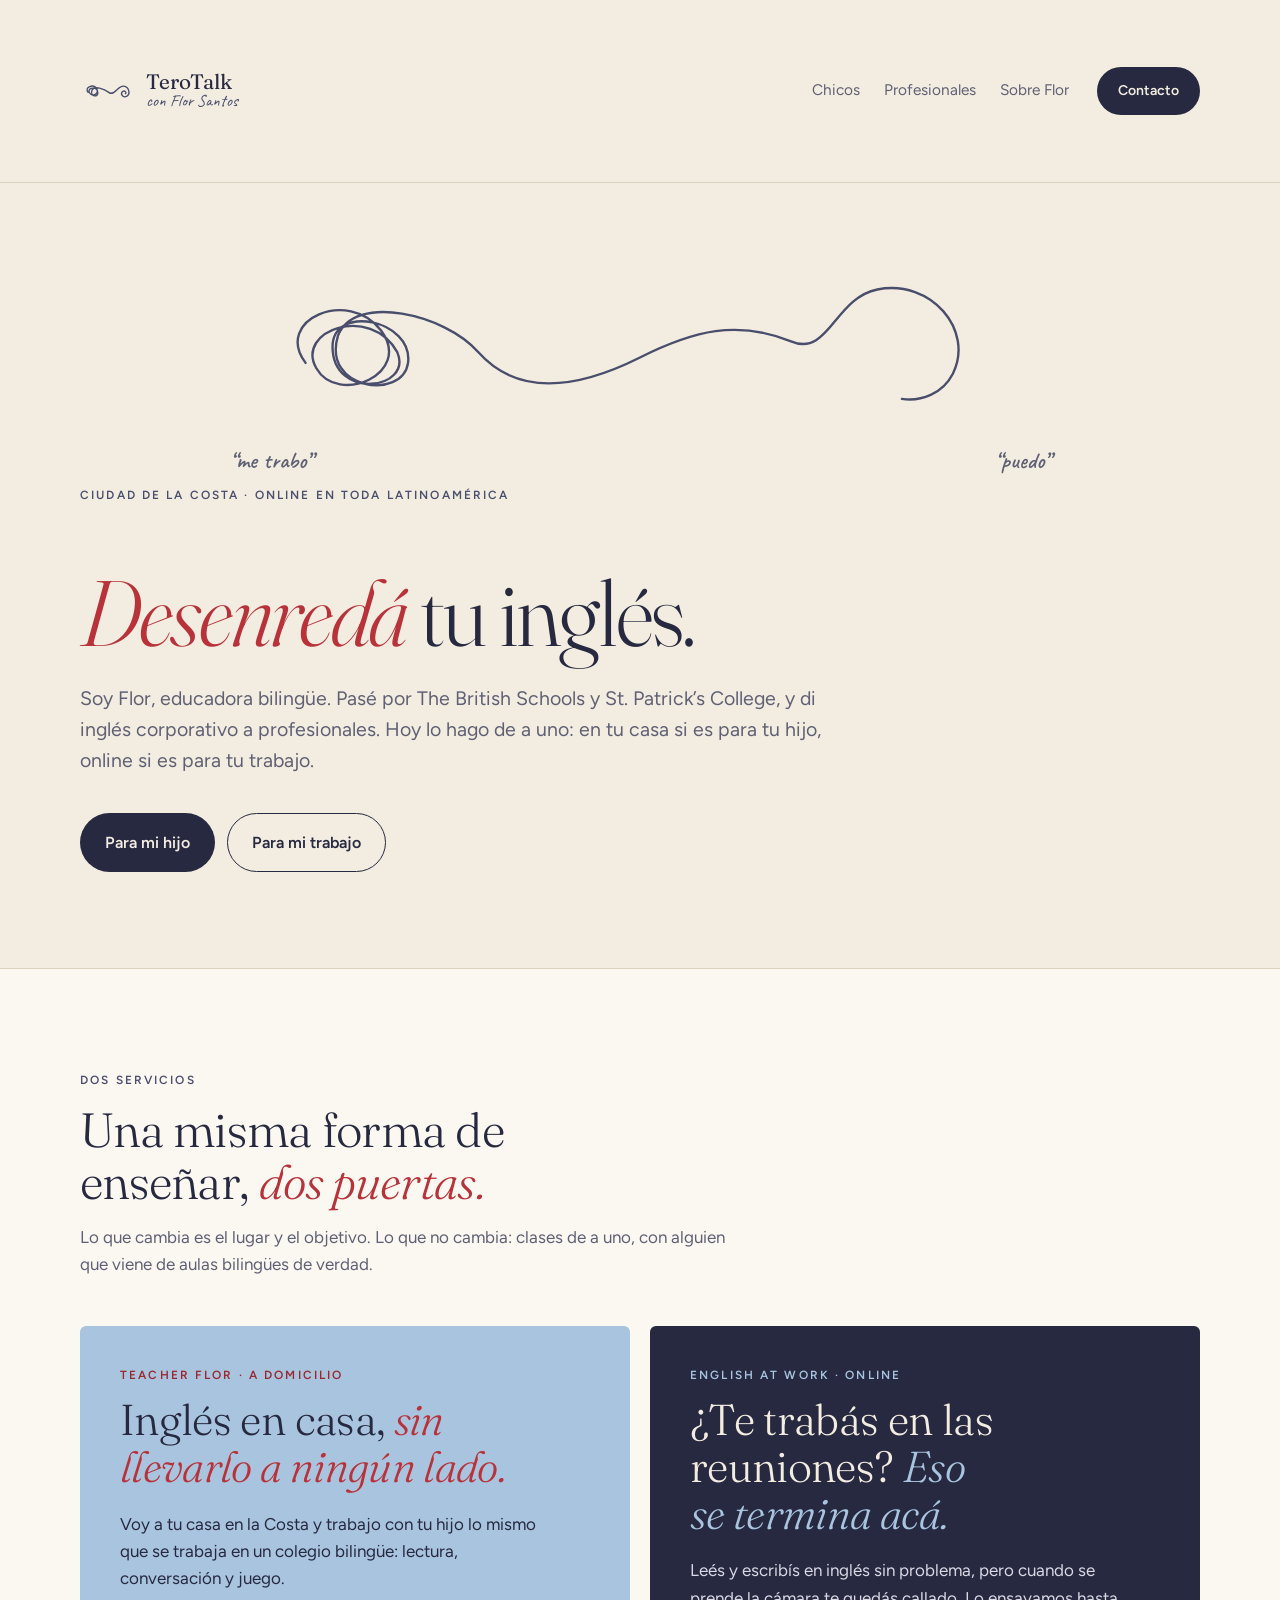
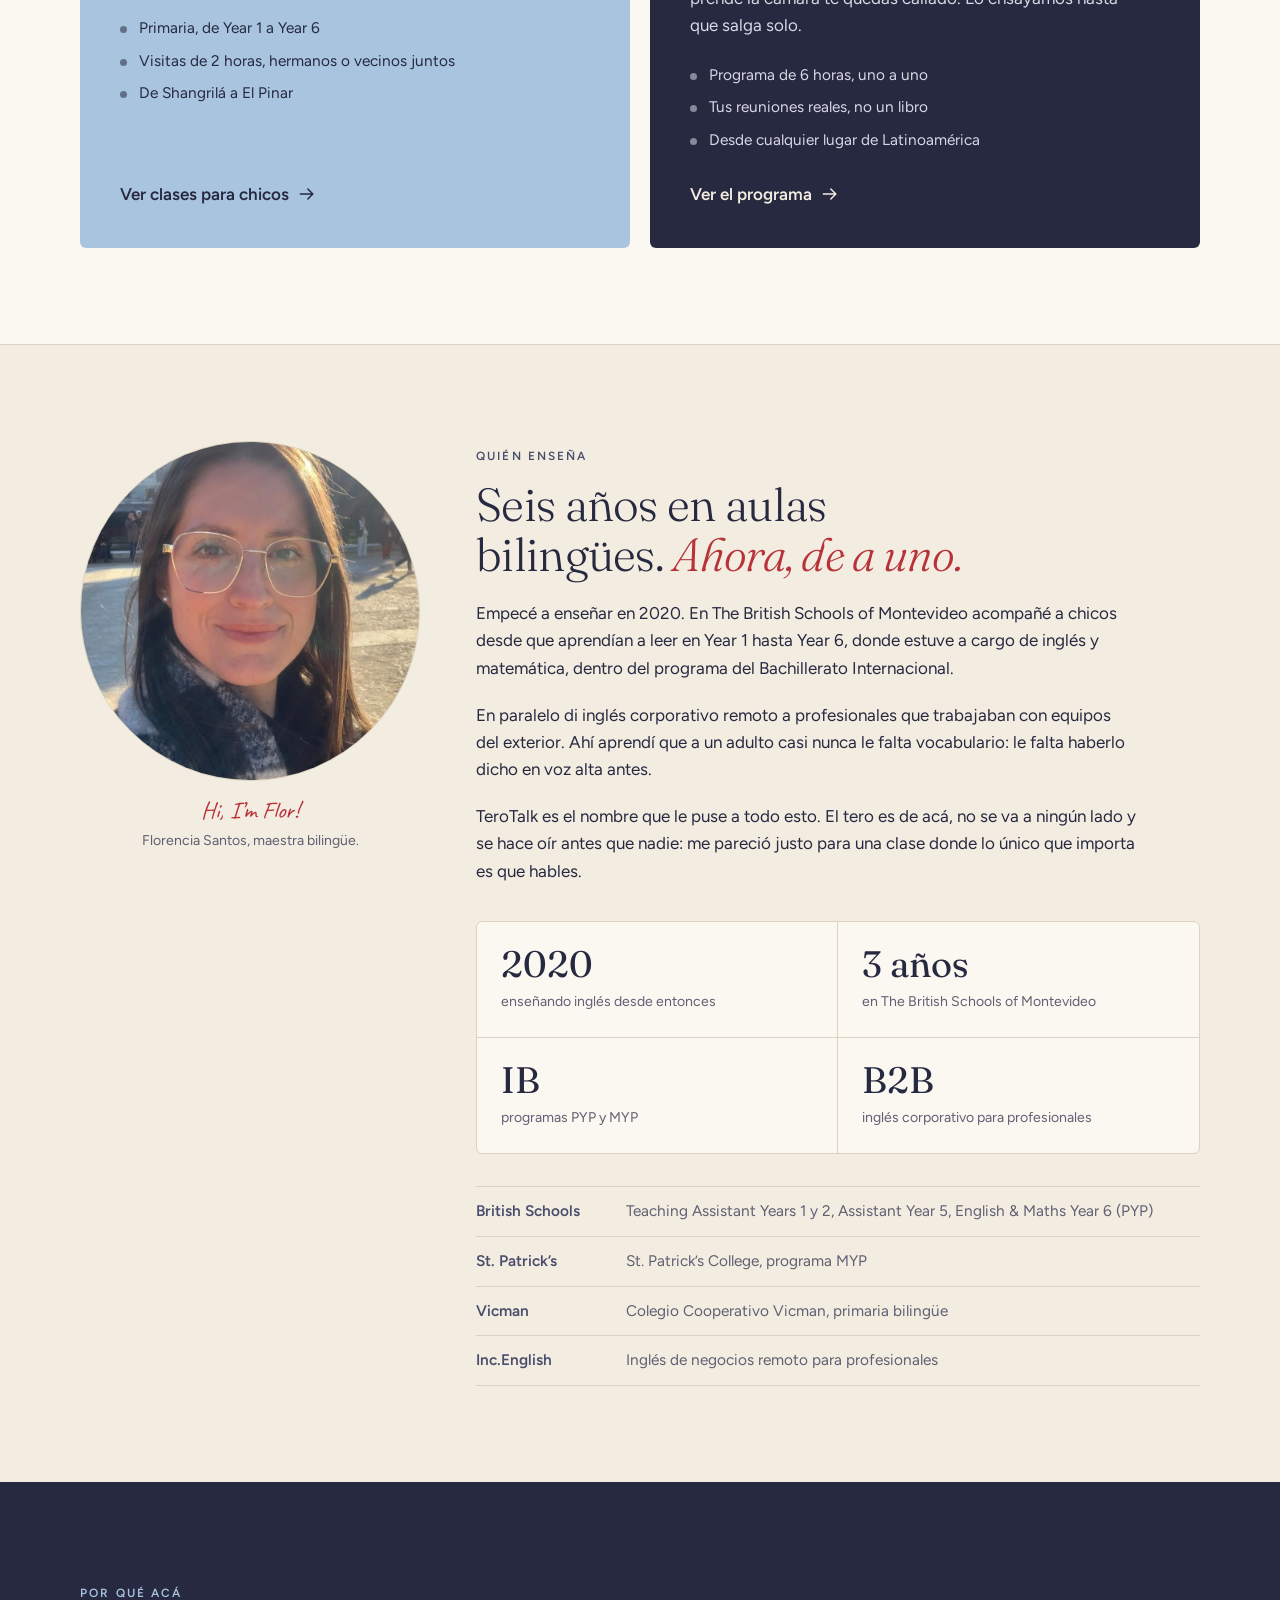
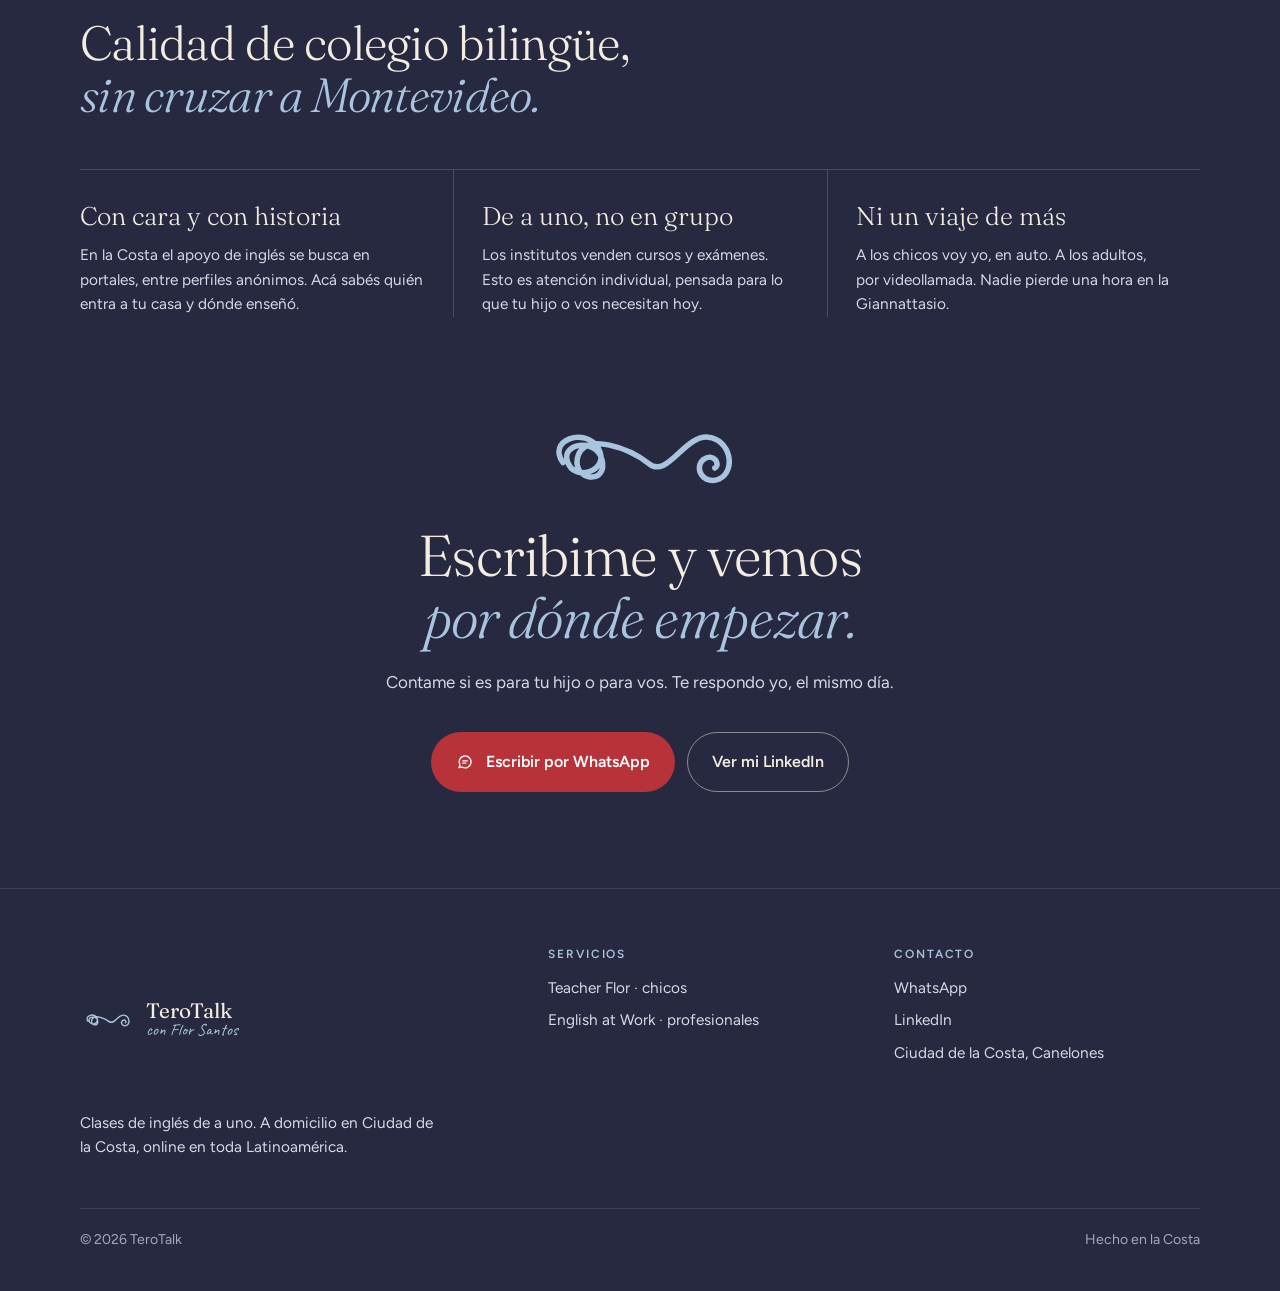
==== index.html @ 5e0bdafa "feat(brand): rebrand site and repo to TeroTalk" ====
<!DOCTYPE html>
<html lang="es-UY">
<head>
<meta charset="utf-8">
<meta name="viewport" content="width=device-width,initial-scale=1">
<title>TeroTalk · Clases de inglés en Ciudad de la Costa y online</title>
<meta name="description" content="TeroTalk es Flor Santos, educadora bilingüe con experiencia en The British Schools. Inglés a domicilio para chicos en Ciudad de la Costa e inglés para el trabajo online en toda Latinoamérica.">
<meta name="theme-color" content="#262940">
<link rel="icon" href="assets/brand/favicon.svg" type="image/svg+xml">
<link rel="canonical" href="https://barral.dev/terotalk/">

<meta property="og:type" content="website">
<meta property="og:locale" content="es_UY">
<meta property="og:url" content="https://barral.dev/terotalk/">
<meta property="og:title" content="TeroTalk · Desenredá tu inglés">
<meta property="og:description" content="Inglés a domicilio para chicos en Ciudad de la Costa. Inglés para el trabajo, online, en toda Latinoamérica.">
<meta property="og:image" content="https://barral.dev/terotalk/assets/brand/og-cover.png">
<meta name="twitter:card" content="summary_large_image">
<meta name="twitter:title" content="TeroTalk · Desenredá tu inglés">
<meta name="twitter:description" content="Inglés a domicilio para chicos en Ciudad de la Costa. Inglés para el trabajo, online, en toda Latinoamérica.">
<meta name="twitter:image" content="https://barral.dev/terotalk/assets/brand/og-cover.png">

<script type="application/ld+json">
{
  "@context": "https://schema.org",
  "@type": "Person",
  "name": "Florencia Santos",
  "alternateName": "Flor Santos",
  "jobTitle": "Bilingual Educator",
  "url": "https://barral.dev/terotalk/",
  "sameAs": ["https://www.linkedin.com/in/florsantosacosta/"],
  "worksFor": {
    "@type": "EducationalOrganization",
    "name": "TeroTalk",
    "areaServed": [
      {"@type": "Place", "name": "Ciudad de la Costa, Canelones"},
      {"@type": "Place", "name": "América Latina"}
    ],
    "address": {"@type": "PostalAddress", "addressLocality": "Ciudad de la Costa", "addressRegion": "Canelones", "addressCountry": "UY"}
  }
}
</script>

<link rel="preconnect" href="https://fonts.googleapis.com">
<link rel="preconnect" href="https://fonts.gstatic.com" crossorigin>
<link rel="stylesheet" href="https://fonts.googleapis.com/css2?family=Caveat:wght@600&family=Figtree:wght@400;500;600&family=Fraunces:ital,opsz,wght@0,9..144,300;0,9..144,400;1,9..144,300;1,9..144,400&display=swap">
<link rel="stylesheet" href="assets/css/site.css">
</head>
<body>
<svg class="icon-sprite" aria-hidden="true">
  <symbol id="knot" viewBox="0 0 200 80"><path d="M30 45 C15 25 50 12 62 32 C74 52 40 64 34 44 C28 26 64 22 66 46 C68 66 36 60 44 38 C52 18 90 32 108 46 C125 60 140 20 162 22 C182 24 188 52 172 60 C158 66 148 50 158 42 C166 36 174 46 168 50" fill="none" stroke="currentColor" stroke-width="5" stroke-linecap="round"/></symbol>
  <symbol id="arrow" viewBox="0 0 24 24"><path d="M4 12h15m-6-6 6 6-6 6" fill="none" stroke="currentColor" stroke-width="1.8" stroke-linecap="round" stroke-linejoin="round"/></symbol>
  <symbol id="chat" viewBox="0 0 24 24"><path d="M4 19.5 5.3 16A8 8 0 1 1 8 18.7z" fill="none" stroke="currentColor" stroke-width="1.8" stroke-linejoin="round"/><path d="M9 10.5h6M9 13.5h4" stroke="currentColor" stroke-width="1.8" stroke-linecap="round"/></symbol>
</svg>
<a class="skip-link" href="#main">Ir al contenido</a>

<header class="site-header">
  <div class="wrap site-header__bar">
    <a class="brand" href="./" aria-label="TeroTalk, inicio">
      <svg class="brand__mark" aria-hidden="true"><use href="#knot"/></svg>
      <span><b class="brand__name">TeroTalk</b><small class="brand__role">con Flor Santos</small></span>
    </a>
    <nav class="site-header__nav" aria-label="Principal">
      <a class="site-header__link" href="kids/">Chicos</a>
      <a class="site-header__link" href="professionals/">Profesionales</a>
      <a class="site-header__link site-header__link--optional" href="#about">Sobre Flor</a>
    </nav>
    <a class="btn btn--dark btn--sm" href="#contact">Contacto</a>
  </div>
</header>

<main id="main">

<section class="home-hero">
  <div class="wrap">
    <svg class="thread thread--draw home-hero__thread" viewBox="0 0 760 170" role="img" aria-label="Un hilo enredado que se desenreda y termina en espiral">
      <path d="M70 100 C40 60 110 30 140 70 C170 110 100 140 80 105 C60 70 130 45 155 90 C170 125 95 135 95 85 C95 45 170 60 165 100 C160 135 85 125 100 75 C115 35 200 55 230 90 C270 135 330 120 380 95 C430 70 470 60 520 80 C555 95 560 40 600 32 C650 22 690 70 670 110 C652 145 598 140 590 105 C583 75 618 58 640 76 C660 92 648 118 626 115 C610 113 606 96 618 88 C628 82 638 92 632 100"/>
    </svg>
    <div class="thread-caption hand" aria-hidden="true"><span>“me trabo”</span><span>“puedo”</span></div>

    <span class="eyebrow">Ciudad de la Costa · Online en toda Latinoamérica</span>
    <h1 class="home-hero__title"><em>Desenredá</em> tu inglés.</h1>
    <p class="lead lead--large">Soy Flor, educadora bilingüe. Pasé por The British Schools y St. Patrick’s College, y di inglés corporativo a profesionales. Hoy lo hago de a uno: en tu casa si es para tu hijo, online si es para tu trabajo.</p>
    <div class="actions">
      <a class="btn btn--dark" href="kids/">Para mi hijo</a>
      <a class="btn btn--outline" href="professionals/">Para mi trabajo</a>
    </div>
  </div>
</section>

<section class="band band--soft" aria-labelledby="doors">
  <div class="wrap">
    <div class="section-head">
      <span class="eyebrow">Dos servicios</span>
      <h2 class="section-head__title" id="doors">Una misma forma de enseñar, <em>dos puertas.</em></h2>
      <p class="section-head__text">Lo que cambia es el lugar y el objetivo. Lo que no cambia: clases de a uno, con alguien que viene de aulas bilingües de verdad.</p>
    </div>
    <div class="doors">
      <a class="door door--kids" href="kids/">
        <small class="door__label">Teacher Flor · a domicilio</small>
        <h3 class="door__title">Inglés en casa, <em>sin llevarlo a ningún lado.</em></h3>
        <p class="door__text">Voy a tu casa en la Costa y trabajo con tu hijo lo mismo que se trabaja en un colegio bilingüe: lectura, conversación y juego.</p>
        <ul class="door__list">
          <li class="door__item">Primaria, de Year 1 a Year 6</li>
          <li class="door__item">Visitas de 2 horas, hermanos o vecinos juntos</li>
          <li class="door__item">De Shangrilá a El Pinar</li>
        </ul>
        <span class="door__cta">Ver clases para chicos <svg class="door__arrow" aria-hidden="true"><use href="#arrow"/></svg></span>
      </a>
      <a class="door door--pros" href="professionals/">
        <small class="door__label">English at Work · online</small>
        <h3 class="door__title">¿Te trabás en las reuniones? <em>Eso se termina acá.</em></h3>
        <p class="door__text">Leés y escribís en inglés sin problema, pero cuando se prende la cámara te quedás callado. Lo ensayamos hasta que salga solo.</p>
        <ul class="door__list">
          <li class="door__item">Programa de 6 horas, uno a uno</li>
          <li class="door__item">Tus reuniones reales, no un libro</li>
          <li class="door__item">Desde cualquier lugar de Latinoamérica</li>
        </ul>
        <span class="door__cta">Ver el programa <svg class="door__arrow" aria-hidden="true"><use href="#arrow"/></svg></span>
      </a>
    </div>
  </div>
</section>

<section id="about" aria-labelledby="about-title">
  <div class="wrap about">
    <figure class="portrait">
      <img class="portrait__image" src="assets/flor-santos.jpg" width="843" height="1009" alt="Retrato de Flor Santos" loading="lazy" decoding="async">
      <figcaption class="portrait__caption">Hi, I’m Flor!<span class="portrait__note">Florencia Santos, maestra bilingüe.</span></figcaption>
    </figure>
    <div>
      <span class="eyebrow">Quién enseña</span>
      <h2 class="about__title" id="about-title">Seis años en aulas bilingües. <em>Ahora, de a uno.</em></h2>
      <p class="about__text">Empecé a enseñar en 2020. En The British Schools of Montevideo acompañé a chicos desde que aprendían a leer en Year 1 hasta Year 6, donde estuve a cargo de inglés y matemática, dentro del programa del Bachillerato Internacional.</p>
      <p class="about__text">En paralelo di inglés corporativo remoto a profesionales que trabajaban con equipos del exterior. Ahí aprendí que a un adulto casi nunca le falta vocabulario: le falta haberlo dicho en voz alta antes.</p>
      <p class="about__text">TeroTalk es el nombre que le puse a todo esto. El tero es de acá, no se va a ningún lado y se hace oír antes que nadie: me pareció justo para una clase donde lo único que importa es que hables.</p>
      <div class="facts">
        <div class="facts__cell"><b class="facts__value">2020</b><span class="facts__label">enseñando inglés desde entonces</span></div>
        <div class="facts__cell"><b class="facts__value">3 años</b><span class="facts__label">en The British Schools of Montevideo</span></div>
        <div class="facts__cell"><b class="facts__value">IB</b><span class="facts__label">programas PYP y MYP</span></div>
        <div class="facts__cell"><b class="facts__value">B2B</b><span class="facts__label">inglés corporativo para profesionales</span></div>
      </div>
      <ul class="timeline">
        <li class="timeline__item"><strong class="timeline__name">British Schools</strong><span class="timeline__detail">Teaching Assistant Years 1 y 2, Assistant Year 5, English &amp; Maths Year 6 (PYP)</span></li>
        <li class="timeline__item"><strong class="timeline__name">St. Patrick’s</strong><span class="timeline__detail">St. Patrick’s College, programa MYP</span></li>
        <li class="timeline__item"><strong class="timeline__name">Vicman</strong><span class="timeline__detail">Colegio Cooperativo Vicman, primaria bilingüe</span></li>
        <li class="timeline__item"><strong class="timeline__name">Inc.English</strong><span class="timeline__detail">Inglés de negocios remoto para profesionales</span></li>
      </ul>
    </div>
  </div>
</section>

<section class="band band--dark" aria-labelledby="why">
  <div class="wrap">
    <div class="section-head">
      <span class="eyebrow">Por qué acá</span>
      <h2 class="section-head__title" id="why">Calidad de colegio bilingüe, <em>sin cruzar a Montevideo.</em></h2>
    </div>
    <div class="why">
      <div class="why__item"><b class="why__title">Con cara y con historia</b><p class="why__text">En la Costa el apoyo de inglés se busca en portales, entre perfiles anónimos. Acá sabés quién entra a tu casa y dónde enseñó.</p></div>
      <div class="why__item"><b class="why__title">De a uno, no en grupo</b><p class="why__text">Los institutos venden cursos y exámenes. Esto es atención individual, pensada para lo que tu hijo o vos necesitan hoy.</p></div>
      <div class="why__item"><b class="why__title">Ni un viaje de más</b><p class="why__text">A los chicos voy yo, en auto. A los adultos, por videollamada. Nadie pierde una hora en la Giannattasio.</p></div>
    </div>
  </div>
</section>

<section class="band band--dark band--flush-top cta" id="contact" aria-labelledby="contact-title">
  <div class="wrap">
    <svg class="thread cta__thread" viewBox="0 0 200 80" aria-hidden="true"><use href="#knot"/></svg>
    <h2 class="cta__title" id="contact-title">Escribime y vemos <em>por dónde empezar.</em></h2>
    <p class="cta__text">Contame si es para tu hijo o para vos. Te respondo yo, el mismo día.</p>
    <div class="actions">
      <a class="btn btn--primary" href="https://wa.me/?text=Hola%20Flor!%20Vi%20tu%20p%C3%A1gina%20y%20quer%C3%ADa%20consultar." target="_blank" rel="noopener"><svg class="btn__icon" aria-hidden="true"><use href="#chat"/></svg>Escribir por WhatsApp</a>
      <a class="btn btn--outline-light" href="https://www.linkedin.com/in/florsantosacosta/" target="_blank" rel="noopener">Ver mi LinkedIn</a>
    </div>
  </div>
</section>

</main>

<footer class="site-footer">
  <div class="wrap">
    <div class="site-footer__grid">
      <div class="site-footer__about">
        <a class="brand" href="./"><svg class="brand__mark" aria-hidden="true"><use href="#knot"/></svg><span><b class="brand__name">TeroTalk</b><small class="brand__role">con Flor Santos</small></span></a>
        <p class="site-footer__text">Clases de inglés de a uno. A domicilio en Ciudad de la Costa, online en toda Latinoamérica.</p>
      </div>
      <div>
        <h4 class="site-footer__title">Servicios</h4>
        <ul class="site-footer__list"><li><a class="site-footer__link" href="kids/">Teacher Flor · chicos</a></li><li><a class="site-footer__link" href="professionals/">English at Work · profesionales</a></li></ul>
      </div>
      <div>
        <h4 class="site-footer__title">Contacto</h4>
        <ul class="site-footer__list"><li><a class="site-footer__link" href="https://wa.me/" target="_blank" rel="noopener">WhatsApp</a></li><li><a class="site-footer__link" href="https://www.linkedin.com/in/florsantosacosta/" target="_blank" rel="noopener">LinkedIn</a></li><li>Ciudad de la Costa, Canelones</li></ul>
      </div>
    </div>
    <div class="site-footer__base"><span>© 2026 TeroTalk</span><span>Hecho en la Costa</span></div>
  </div>
</footer>

</body>
</html>
---- assets/css/site.css ----
@layer vendor, reset, tokens, base, layout, components, utilities;

@import url("tokens.css") layer(tokens);
@import url("components.css") layer(components);

@layer reset{
  *{box-sizing:border-box;margin:0;padding:0}
  img,svg{max-width:100%;display:block}
  ul,ol{list-style:none}
  a{color:inherit;text-decoration:none}
  button,input,select,textarea{font:inherit;color:inherit}
}

@layer base{
  html{scroll-behavior:smooth;scroll-padding-top:var(--header-offset)}

  body{
    background:var(--color-surface);
    color:var(--color-text);
    font-family:var(--font-sans);
    font-size:17px;
    line-height:var(--leading-base);
    -webkit-font-smoothing:antialiased;
    overflow-x:hidden;
  }

  h1,h2,h3{
    font-family:var(--font-serif);
    font-weight:300;
    line-height:var(--leading-tight);
    letter-spacing:var(--tracking-tight);
    text-wrap:balance;
  }

  h1 em,h2 em{font-style:italic;color:var(--color-accent)}

  :focus-visible{outline:2px solid var(--color-accent);outline-offset:3px}

  @media (max-width:640px){
    body{font-size:16px}
  }

  @media (prefers-reduced-motion:reduce){
    *{animation:none !important;transition:none !important;scroll-behavior:auto !important}
  }
}

@layer layout{
  .wrap{width:min(100% - var(--space-8),var(--wrap));margin-inline:auto}

  section{padding:var(--space-24) 0}

  .band{background:var(--color-surface)}

  .band--dark{
    --color-surface:var(--navy-900);
    --color-surface-raised:rgba(243,236,224,.05);
    --color-text:var(--sand-100);
    --color-text-muted:var(--lilac-200);
    --color-accent:var(--blue-300);
    --color-brand:var(--blue-300);
    --color-border:rgba(243,236,224,.18);
    background:var(--color-surface);
    color:var(--color-text);
  }

  .band--flush-top{padding-top:0}

  .band--soft{
    --color-surface:var(--sand-50);
    background:var(--color-surface);
    border-block:1px solid var(--color-border);
  }

  .duo{display:grid;grid-template-columns:1fr 1fr;gap:var(--space-8)}
  .duo p+p{margin-top:var(--space-4)}

  .split{display:grid;grid-template-columns:1fr 1fr;gap:var(--space-5)}

  .cards{display:grid;grid-template-columns:repeat(3,1fr);gap:var(--space-5)}
  .cards--auto{grid-template-columns:repeat(auto-fit,minmax(220px,1fr))}

  @media (max-width:900px){
    section{padding:var(--space-18) 0}
    .duo,.split{grid-template-columns:1fr}
    .cards{grid-template-columns:1fr 1fr}
  }

  @media (max-width:640px){
    section{padding:var(--space-16) 0}
    .cards{grid-template-columns:1fr}
  }
}

@layer utilities{
  .hand{font-family:var(--font-hand);font-weight:600}

  .eyebrow{
    display:inline-block;
    font-size:var(--text-xs);
    font-weight:600;
    letter-spacing:var(--tracking-wide);
    text-transform:uppercase;
    color:var(--color-brand);
  }

  .lead{
    margin-top:var(--space-5);
    max-width:58ch;
    font-size:var(--text-lg);
    color:var(--color-text-muted);
  }

  .lead--large{font-size:1.22rem}
}
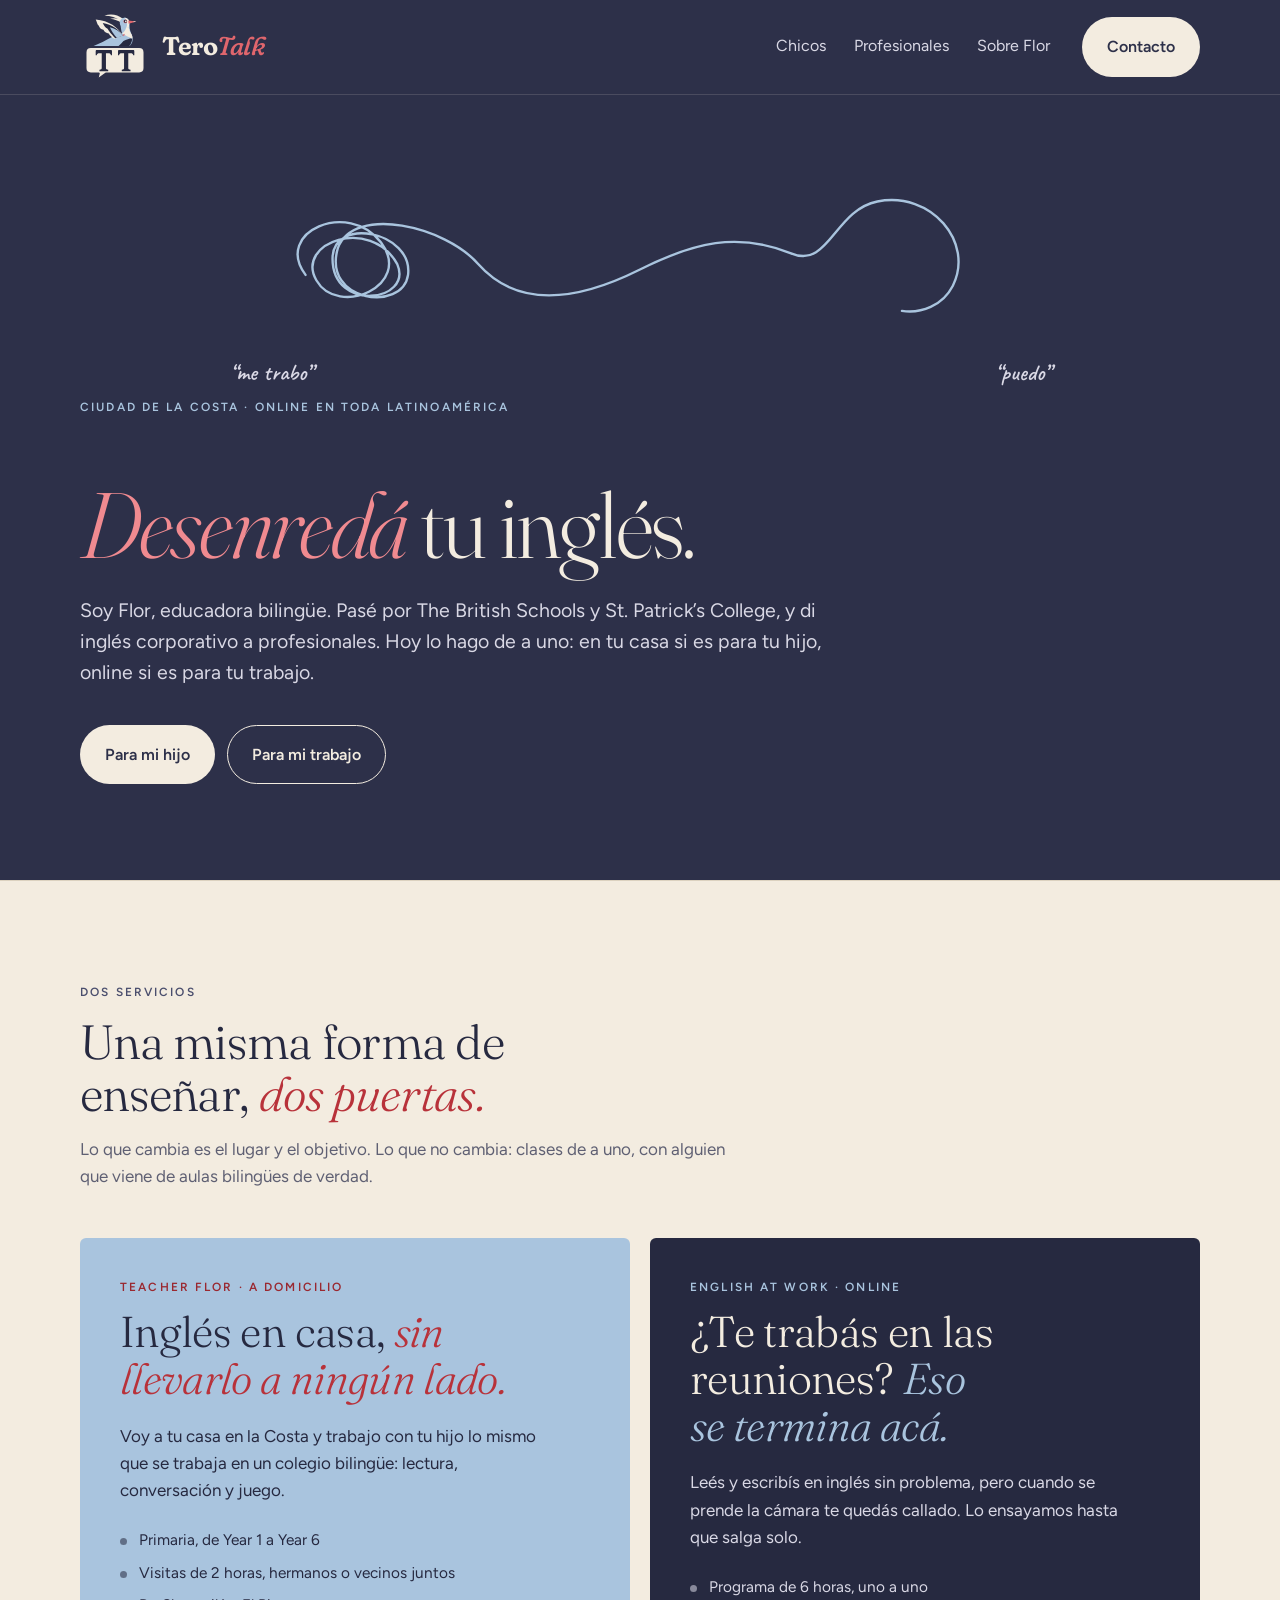
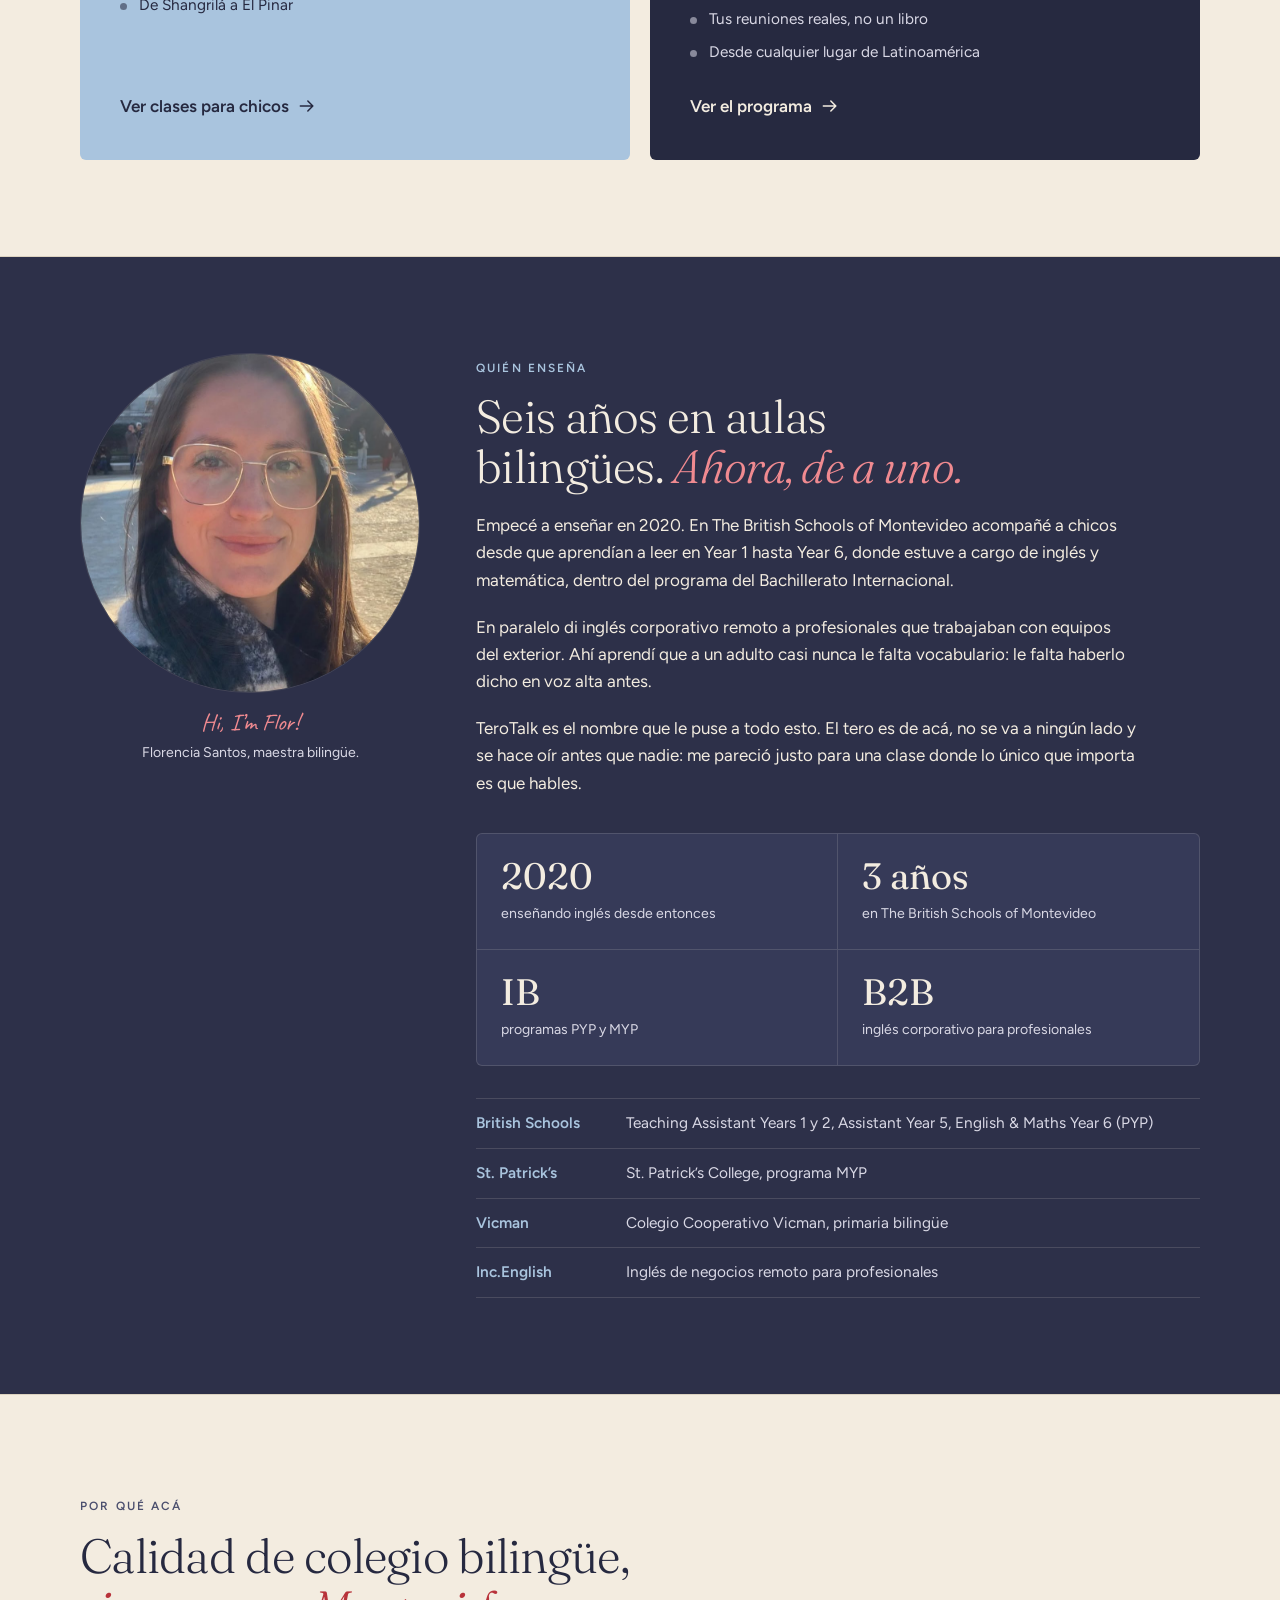
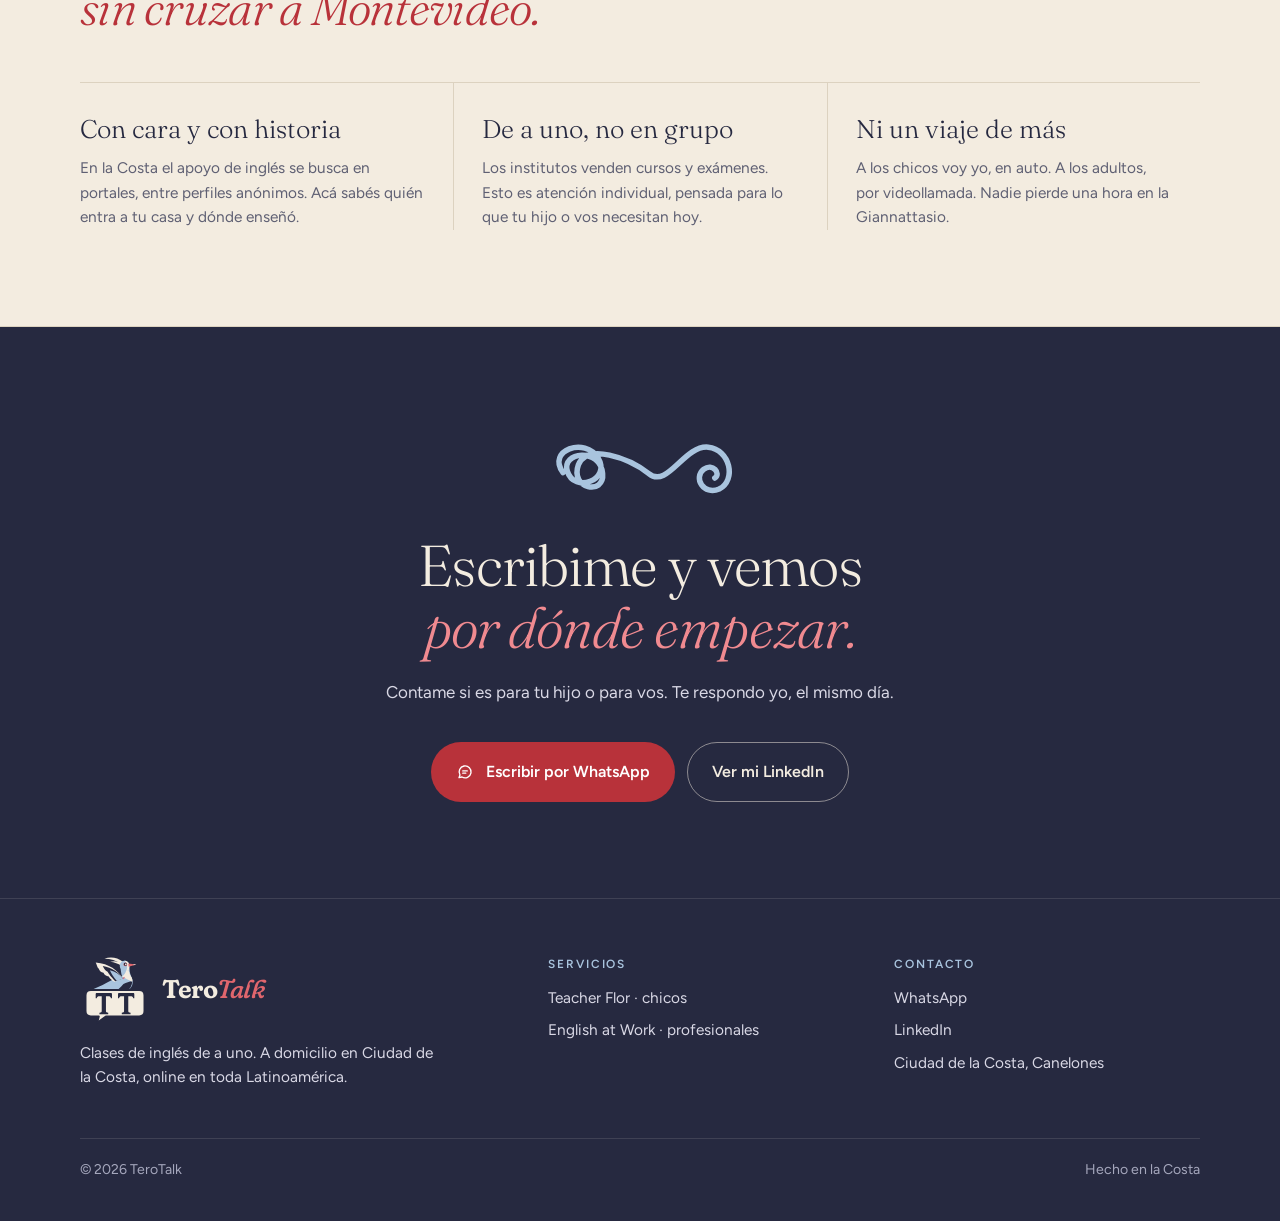
==== commit 3802686e: "feat(theme): switch site to navy with sand bands" ====
--- a/index.html
+++ b/index.html
@@ -5,7 +5,7 @@
 <meta name="viewport" content="width=device-width,initial-scale=1">
 <title>TeroTalk · Clases de inglés en Ciudad de la Costa y online</title>
 <meta name="description" content="TeroTalk es Flor Santos, educadora bilingüe con experiencia en The British Schools. Inglés a domicilio para chicos en Ciudad de la Costa e inglés para el trabajo online en toda Latinoamérica.">
-<meta name="theme-color" content="#262940">
+<meta name="theme-color" content="#2D3049">
 <link rel="icon" href="assets/brand/favicon.svg" type="image/svg+xml">
 <link rel="canonical" href="https://barral.dev/terotalk/">
 
@@ -43,12 +43,13 @@
 
 <link rel="preconnect" href="https://fonts.googleapis.com">
 <link rel="preconnect" href="https://fonts.gstatic.com" crossorigin>
-<link rel="stylesheet" href="https://fonts.googleapis.com/css2?family=Caveat:wght@600&family=Figtree:wght@400;500;600&family=Fraunces:ital,opsz,wght@0,9..144,300;0,9..144,400;1,9..144,300;1,9..144,400&display=swap">
+<link rel="stylesheet" href="https://fonts.googleapis.com/css2?family=Caveat:wght@600&family=Figtree:wght@400;500;600&family=Fraunces:ital,opsz,wght,SOFT,WONK@0,9..144,300..700,0..100,0..1;1,9..144,300..700,0..100,0..1&display=swap">
 <link rel="stylesheet" href="assets/css/site.css">
 </head>
 <body>
 <svg class="icon-sprite" aria-hidden="true">
   <symbol id="knot" viewBox="0 0 200 80"><path d="M30 45 C15 25 50 12 62 32 C74 52 40 64 34 44 C28 26 64 22 66 46 C68 66 36 60 44 38 C52 18 90 32 108 46 C125 60 140 20 162 22 C182 24 188 52 172 60 C158 66 148 50 158 42 C166 36 174 46 168 50" fill="none" stroke="currentColor" stroke-width="5" stroke-linecap="round"/></symbol>
+  <symbol id="logo" viewBox="4 22 232 232"><g transform="translate(10 -2) rotate(-6 120 140)"><path class="logo__wing" d="M136 64 C136 52 144 46 152 46 C162 47 167 56 166 66 C165 78 164 88 168 100 C174 114 172 128 162 138 C150 150 128 154 106 150 C84 146 62 138 40 128 C60 124 82 114 102 106 C116 100 128 98 138 96 C136 86 136 76 136 64 Z"/><path class="logo__belly" d="M170 116 C168 130 160 142 146 148 C132 153 114 153 100 149 C116 142 130 132 140 122 C150 118 160 116 170 116 Z"/><path class="logo__ink" d="M153 80 C150 88 144 94 138 97 C146 102 156 110 170 118 C172 110 170 104 167 99 C164 92 163 86 162 80 Z"/><path class="logo__ink" d="M140 104 C126 76 100 50 56 42 C60 52 58 58 64 63 C66 71 70 75 78 78 C80 86 86 90 94 92 C98 100 104 107 112 112 Z"/><path class="logo__belly" d="M140 104 C128 82 108 64 78 56 C82 66 84 72 92 76 C96 86 102 94 114 110 Z"/><path class="logo__wing" d="M140 104 C130 88 118 78 100 72 C104 84 108 94 120 110 Z"/><path class="logo__beak" d="M139 102 L147 99 L143 107 Z"/><path class="logo__ink" d="M146 49 C130 33 108 27 86 32 C106 34 124 42 140 56 Z"/><path class="logo__ink" d="M143 54 C131 45 117 42 104 44 C118 47 130 53 139 61 Z"/><circle class="logo__wing" cx="150" cy="62" r="16"/><path class="logo__ink" d="M165 56 C163 50 157 46 151 47 C156 52 158 58 158 64 C158 70 156 76 153 80 L162 80 C164 74 166 64 165 56 Z"/><path class="logo__beak" d="M163 56 L189 62.5 L163 67 Z"/><path class="logo__ink" d="M180 60.3 L189 62.5 L180 64.1 Z"/><circle class="logo__beak" cx="153" cy="58" r="6.4"/><circle class="logo__belly" cx="153" cy="58" r="5"/><circle class="logo__ink" cx="154.4" cy="58" r="2.9"/><circle class="logo__belly" cx="155.3" cy="56.9" r="1"/></g><path class="logo__bubble" stroke-width="7" stroke-linejoin="round" d="M40 138 H200 C211 138 218 145 218 156 V208 C218 219 211 226 200 226 H90 L60 248 L66 226 H40 C29 226 22 219 22 208 V156 C22 145 29 138 40 138 Z"/><path class="logo__letters" transform="translate(56 148)" d="M0 4 C0 1 1 0 4 0 H50 C53 0 54 1 54 4 V17 H50.5 C49.5 12.5 47 11 42 11 H34 V60 C34 64 36 65 41.5 65.5 V70 H12.5 V65.5 C18 65 20 64 20 60 V11 H12 C7 11 4.5 12.5 3.5 17 H0 Z"/><path class="logo__letters" transform="translate(130 148)" d="M0 4 C0 1 1 0 4 0 H50 C53 0 54 1 54 4 V17 H50.5 C49.5 12.5 47 11 42 11 H34 V60 C34 64 36 65 41.5 65.5 V70 H12.5 V65.5 C18 65 20 64 20 60 V11 H12 C7 11 4.5 12.5 3.5 17 H0 Z"/></symbol>
   <symbol id="arrow" viewBox="0 0 24 24"><path d="M4 12h15m-6-6 6 6-6 6" fill="none" stroke="currentColor" stroke-width="1.8" stroke-linecap="round" stroke-linejoin="round"/></symbol>
   <symbol id="chat" viewBox="0 0 24 24"><path d="M4 19.5 5.3 16A8 8 0 1 1 8 18.7z" fill="none" stroke="currentColor" stroke-width="1.8" stroke-linejoin="round"/><path d="M9 10.5h6M9 13.5h4" stroke="currentColor" stroke-width="1.8" stroke-linecap="round"/></symbol>
 </svg>
@@ -57,15 +58,15 @@
 <header class="site-header">
   <div class="wrap site-header__bar">
     <a class="brand" href="./" aria-label="TeroTalk, inicio">
-      <svg class="brand__mark" aria-hidden="true"><use href="#knot"/></svg>
-      <span><b class="brand__name">TeroTalk</b><small class="brand__role">con Flor Santos</small></span>
+      <svg class="brand__mark" aria-hidden="true"><use href="#logo"/></svg>
+      <b class="brand__name">Tero<i class="brand__talk">Talk</i></b>
     </a>
     <nav class="site-header__nav" aria-label="Principal">
       <a class="site-header__link" href="kids/">Chicos</a>
       <a class="site-header__link" href="professionals/">Profesionales</a>
       <a class="site-header__link site-header__link--optional" href="#about">Sobre Flor</a>
     </nav>
-    <a class="btn btn--dark btn--sm" href="#contact">Contacto</a>
+    <a class="btn btn--solid" href="#contact">Contacto</a>
   </div>
 </header>
 
@@ -82,7 +83,7 @@
     <h1 class="home-hero__title"><em>Desenredá</em> tu inglés.</h1>
     <p class="lead lead--large">Soy Flor, educadora bilingüe. Pasé por The British Schools y St. Patrick’s College, y di inglés corporativo a profesionales. Hoy lo hago de a uno: en tu casa si es para tu hijo, online si es para tu trabajo.</p>
     <div class="actions">
-      <a class="btn btn--dark" href="kids/">Para mi hijo</a>
+      <a class="btn btn--solid" href="kids/">Para mi hijo</a>
       <a class="btn btn--outline" href="professionals/">Para mi trabajo</a>
     </div>
   </div>
@@ -150,7 +151,7 @@
   </div>
 </section>
 
-<section class="band band--dark" aria-labelledby="why">
+<section class="band band--soft" aria-labelledby="why">
   <div class="wrap">
     <div class="section-head">
       <span class="eyebrow">Por qué acá</span>
@@ -164,7 +165,7 @@
   </div>
 </section>
 
-<section class="band band--dark band--flush-top cta" id="contact" aria-labelledby="contact-title">
+<section class="band band--dark cta" id="contact" aria-labelledby="contact-title">
   <div class="wrap">
     <svg class="thread cta__thread" viewBox="0 0 200 80" aria-hidden="true"><use href="#knot"/></svg>
     <h2 class="cta__title" id="contact-title">Escribime y vemos <em>por dónde empezar.</em></h2>
@@ -182,7 +183,7 @@
   <div class="wrap">
     <div class="site-footer__grid">
       <div class="site-footer__about">
-        <a class="brand" href="./"><svg class="brand__mark" aria-hidden="true"><use href="#knot"/></svg><span><b class="brand__name">TeroTalk</b><small class="brand__role">con Flor Santos</small></span></a>
+        <a class="brand" href="./"><svg class="brand__mark" aria-hidden="true"><use href="#logo"/></svg><b class="brand__name">Tero<i class="brand__talk">Talk</i></b></a>
         <p class="site-footer__text">Clases de inglés de a uno. A domicilio en Ciudad de la Costa, online en toda Latinoamérica.</p>
       </div>
       <div>
--- a/assets/css/site.css
+++ b/assets/css/site.css
@@ -12,7 +12,7 @@
 }
 
 @layer base{
-  html{scroll-behavior:smooth;scroll-padding-top:var(--header-offset)}
+  html{color-scheme:dark;scroll-behavior:smooth;scroll-padding-top:var(--header-offset)}
 
   body{
     background:var(--color-surface);
@@ -57,17 +57,24 @@
     --color-surface-raised:rgba(243,236,224,.05);
     --color-text:var(--sand-100);
     --color-text-muted:var(--lilac-200);
-    --color-accent:var(--blue-300);
     --color-brand:var(--blue-300);
     --color-border:rgba(243,236,224,.18);
     background:var(--color-surface);
     color:var(--color-text);
   }
 
-  .band--flush-top{padding-top:0}
 
   .band--soft{
-    --color-surface:var(--sand-50);
+    --color-surface:var(--sand-100);
+    --color-surface-raised:var(--sand-50);
+    --color-surface-sunken:var(--sand-200);
+    --color-text:var(--navy-900);
+    --color-text-muted:var(--slate-500);
+    --color-accent:var(--red-600);
+    --color-brand:var(--slate-600);
+    --color-border:var(--sand-300);
+    --color-positive:var(--green-700);
+    color:var(--color-text);
     background:var(--color-surface);
     border-block:1px solid var(--color-border);
   }
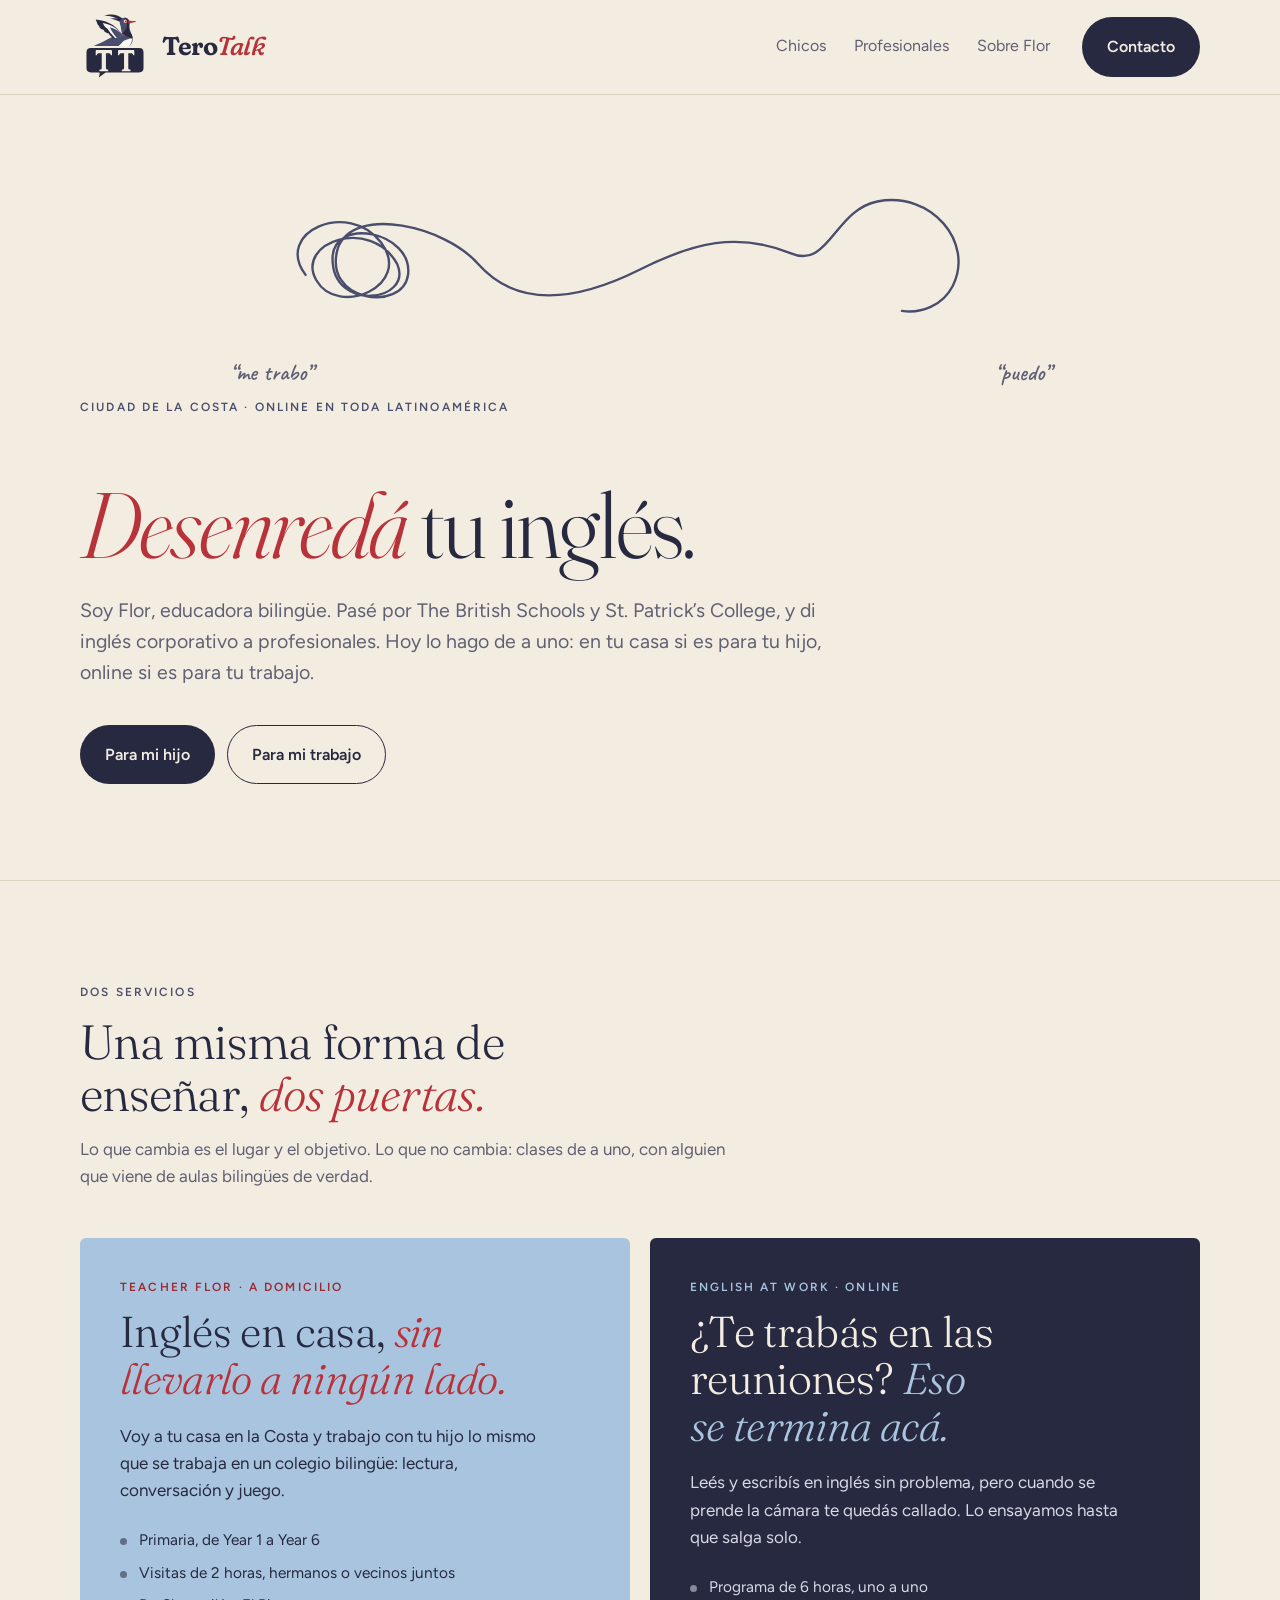
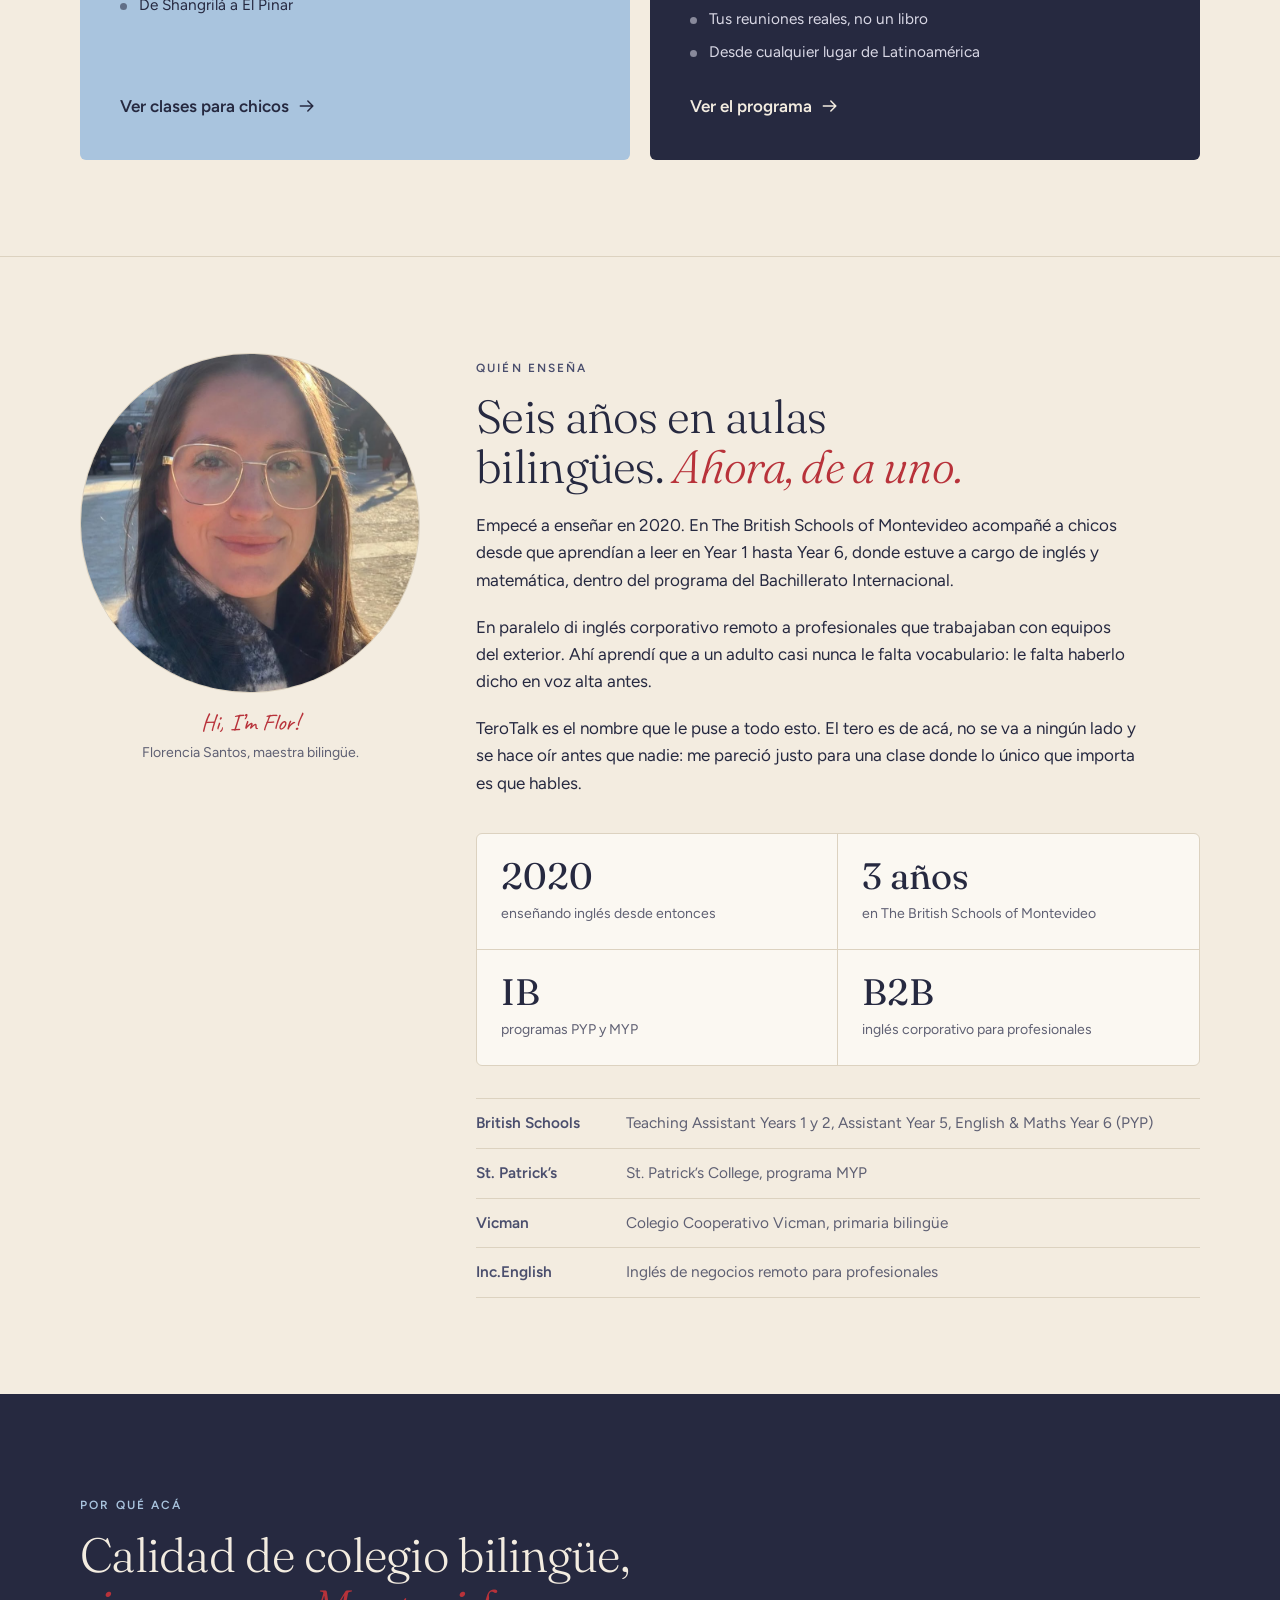
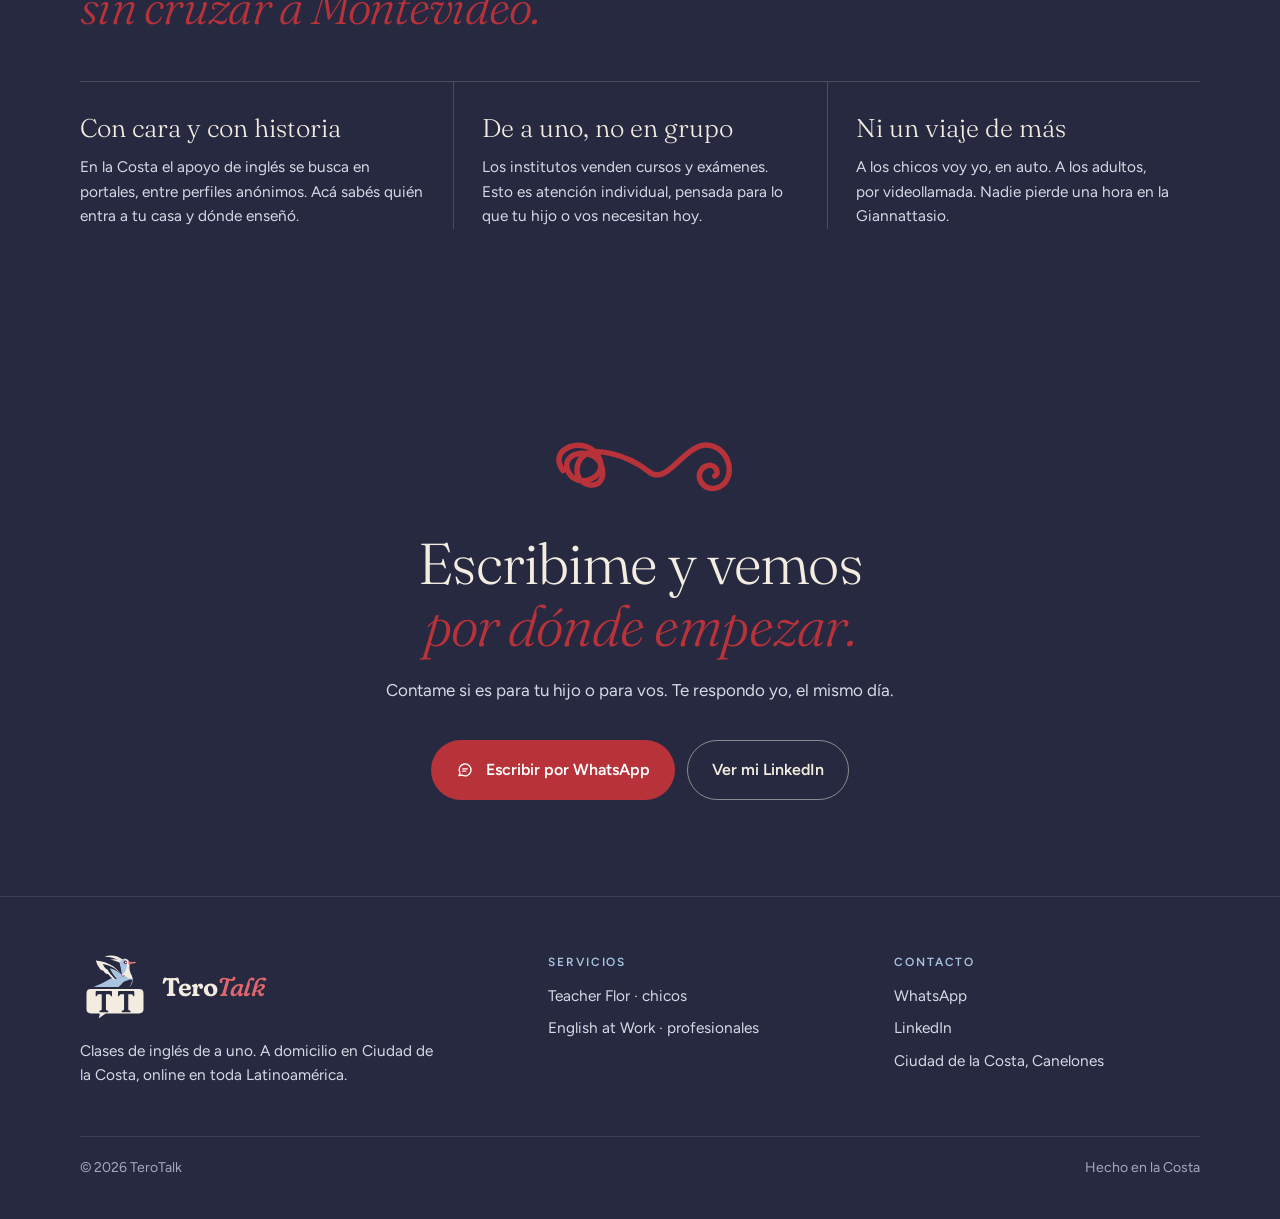
==== commit a757ac37: "feat(brand): replace knot mark with nesting tero logo" ====
--- a/index.html
+++ b/index.html
@@ -5,7 +5,7 @@
 <meta name="viewport" content="width=device-width,initial-scale=1">
 <title>TeroTalk · Clases de inglés en Ciudad de la Costa y online</title>
 <meta name="description" content="TeroTalk es Flor Santos, educadora bilingüe con experiencia en The British Schools. Inglés a domicilio para chicos en Ciudad de la Costa e inglés para el trabajo online en toda Latinoamérica.">
-<meta name="theme-color" content="#2D3049">
+<meta name="theme-color" content="#262940">
 <link rel="icon" href="assets/brand/favicon.svg" type="image/svg+xml">
 <link rel="canonical" href="https://barral.dev/terotalk/">
 
@@ -66,7 +66,7 @@
       <a class="site-header__link" href="professionals/">Profesionales</a>
       <a class="site-header__link site-header__link--optional" href="#about">Sobre Flor</a>
     </nav>
-    <a class="btn btn--solid" href="#contact">Contacto</a>
+    <a class="btn btn--dark" href="#contact">Contacto</a>
   </div>
 </header>
 
@@ -83,7 +83,7 @@
     <h1 class="home-hero__title"><em>Desenredá</em> tu inglés.</h1>
     <p class="lead lead--large">Soy Flor, educadora bilingüe. Pasé por The British Schools y St. Patrick’s College, y di inglés corporativo a profesionales. Hoy lo hago de a uno: en tu casa si es para tu hijo, online si es para tu trabajo.</p>
     <div class="actions">
-      <a class="btn btn--solid" href="kids/">Para mi hijo</a>
+      <a class="btn btn--dark" href="kids/">Para mi hijo</a>
       <a class="btn btn--outline" href="professionals/">Para mi trabajo</a>
     </div>
   </div>
@@ -151,7 +151,7 @@
   </div>
 </section>
 
-<section class="band band--soft" aria-labelledby="why">
+<section class="band band--dark" aria-labelledby="why">
   <div class="wrap">
     <div class="section-head">
       <span class="eyebrow">Por qué acá</span>
@@ -165,7 +165,7 @@
   </div>
 </section>
 
-<section class="band band--dark cta" id="contact" aria-labelledby="contact-title">
+<section class="band band--dark band--flush-top cta" id="contact" aria-labelledby="contact-title">
   <div class="wrap">
     <svg class="thread cta__thread" viewBox="0 0 200 80" aria-hidden="true"><use href="#knot"/></svg>
     <h2 class="cta__title" id="contact-title">Escribime y vemos <em>por dónde empezar.</em></h2>
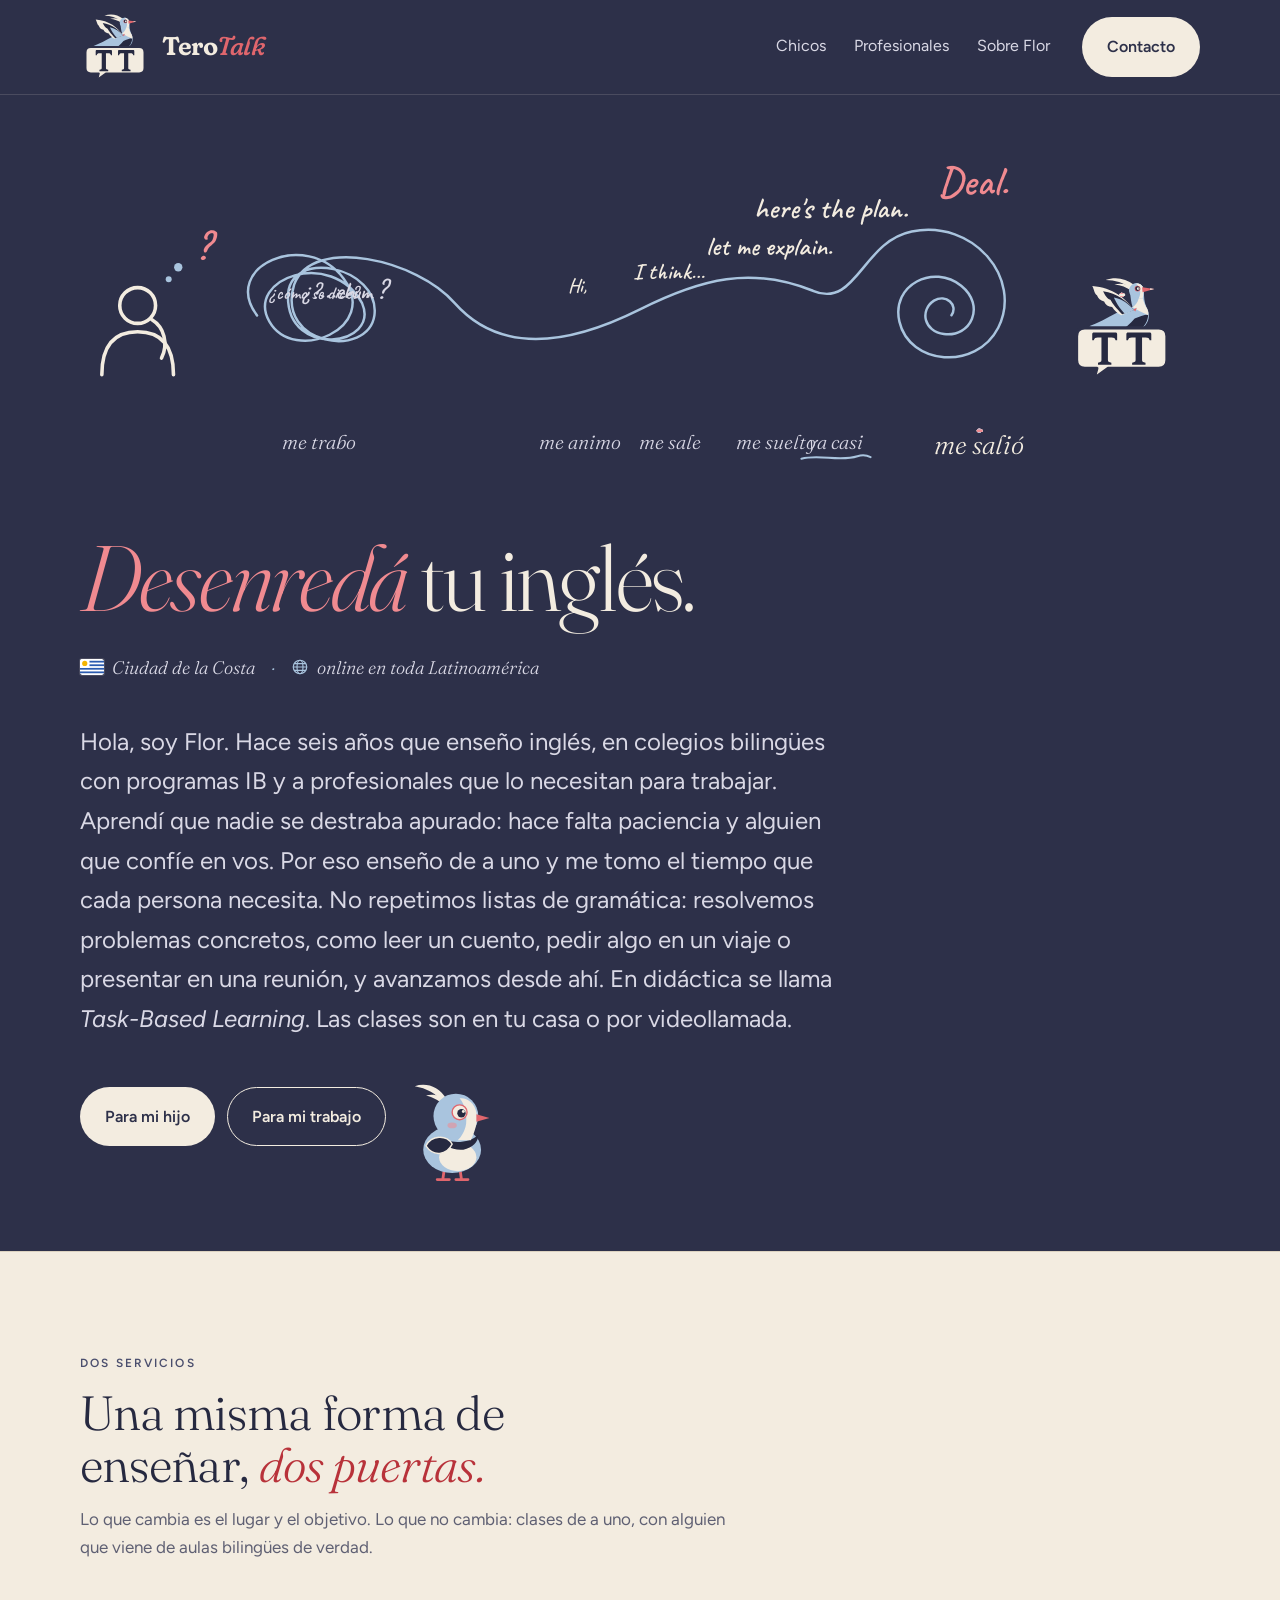
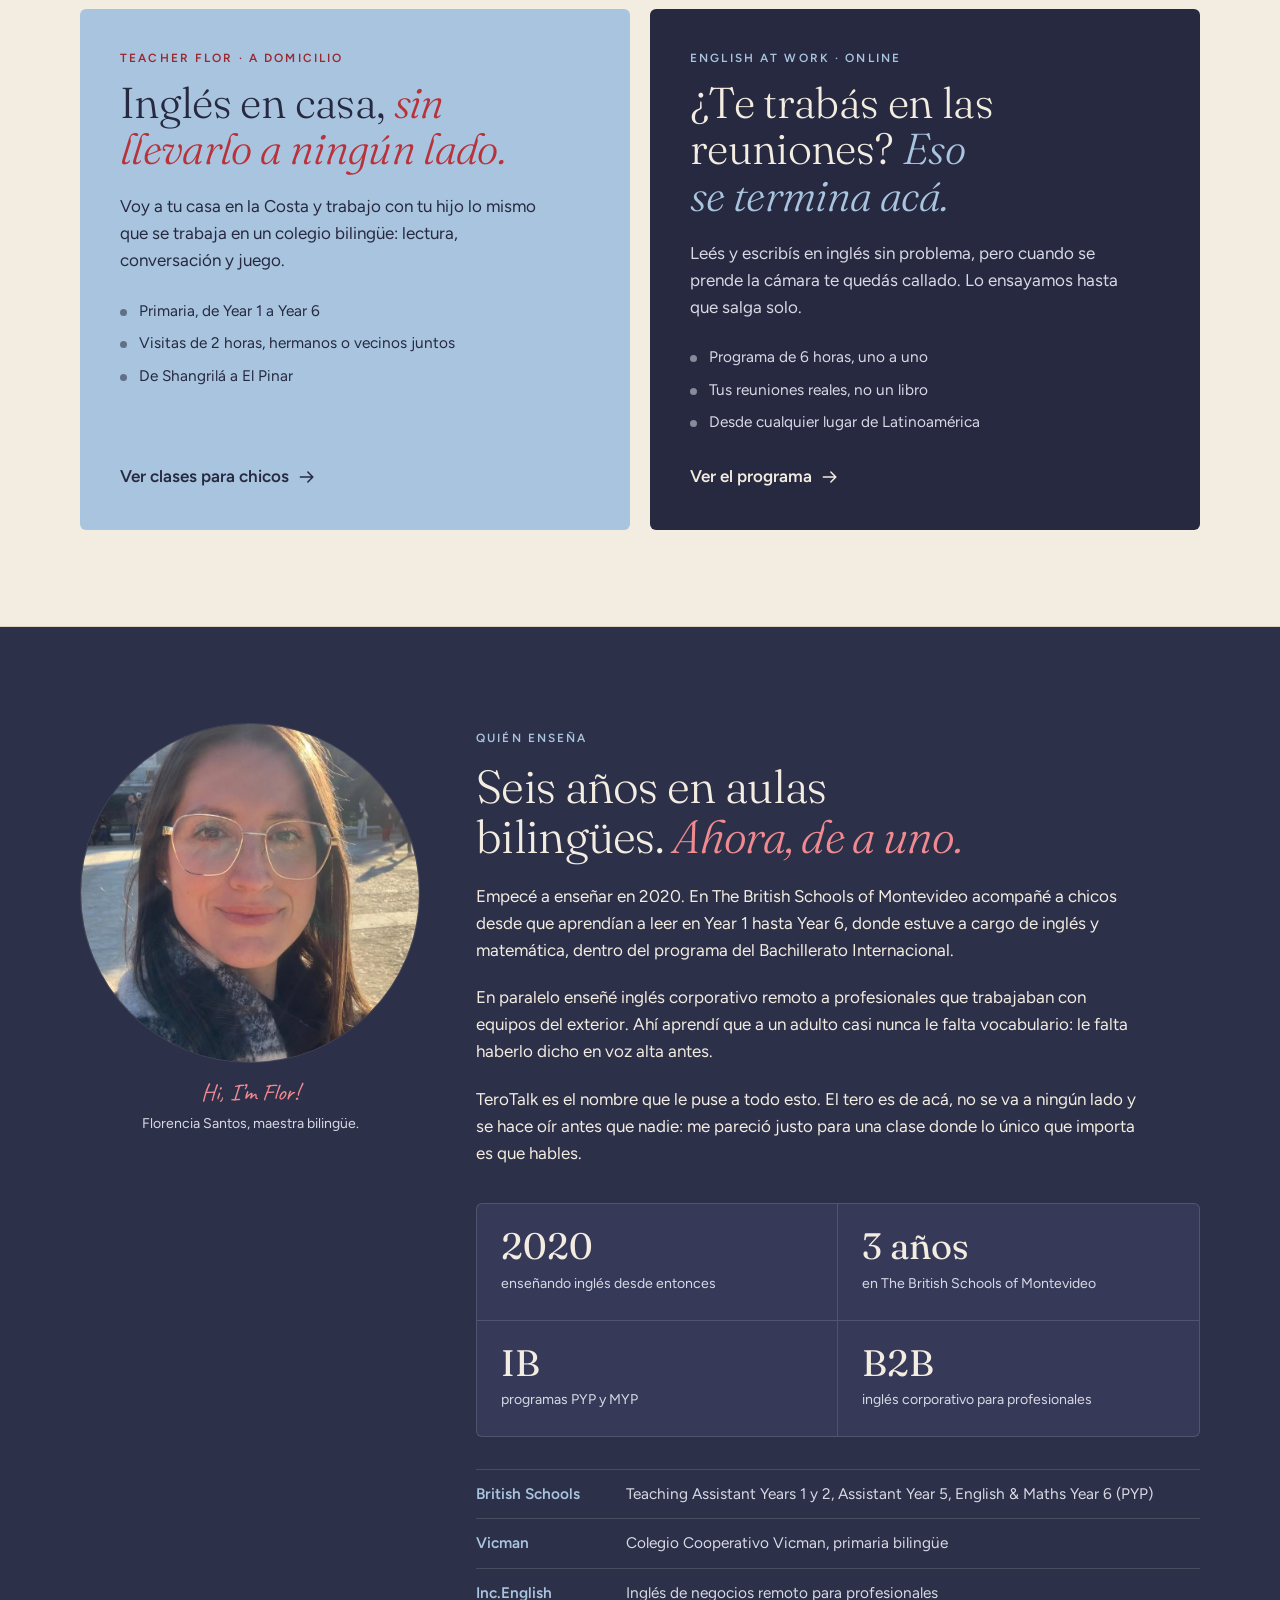
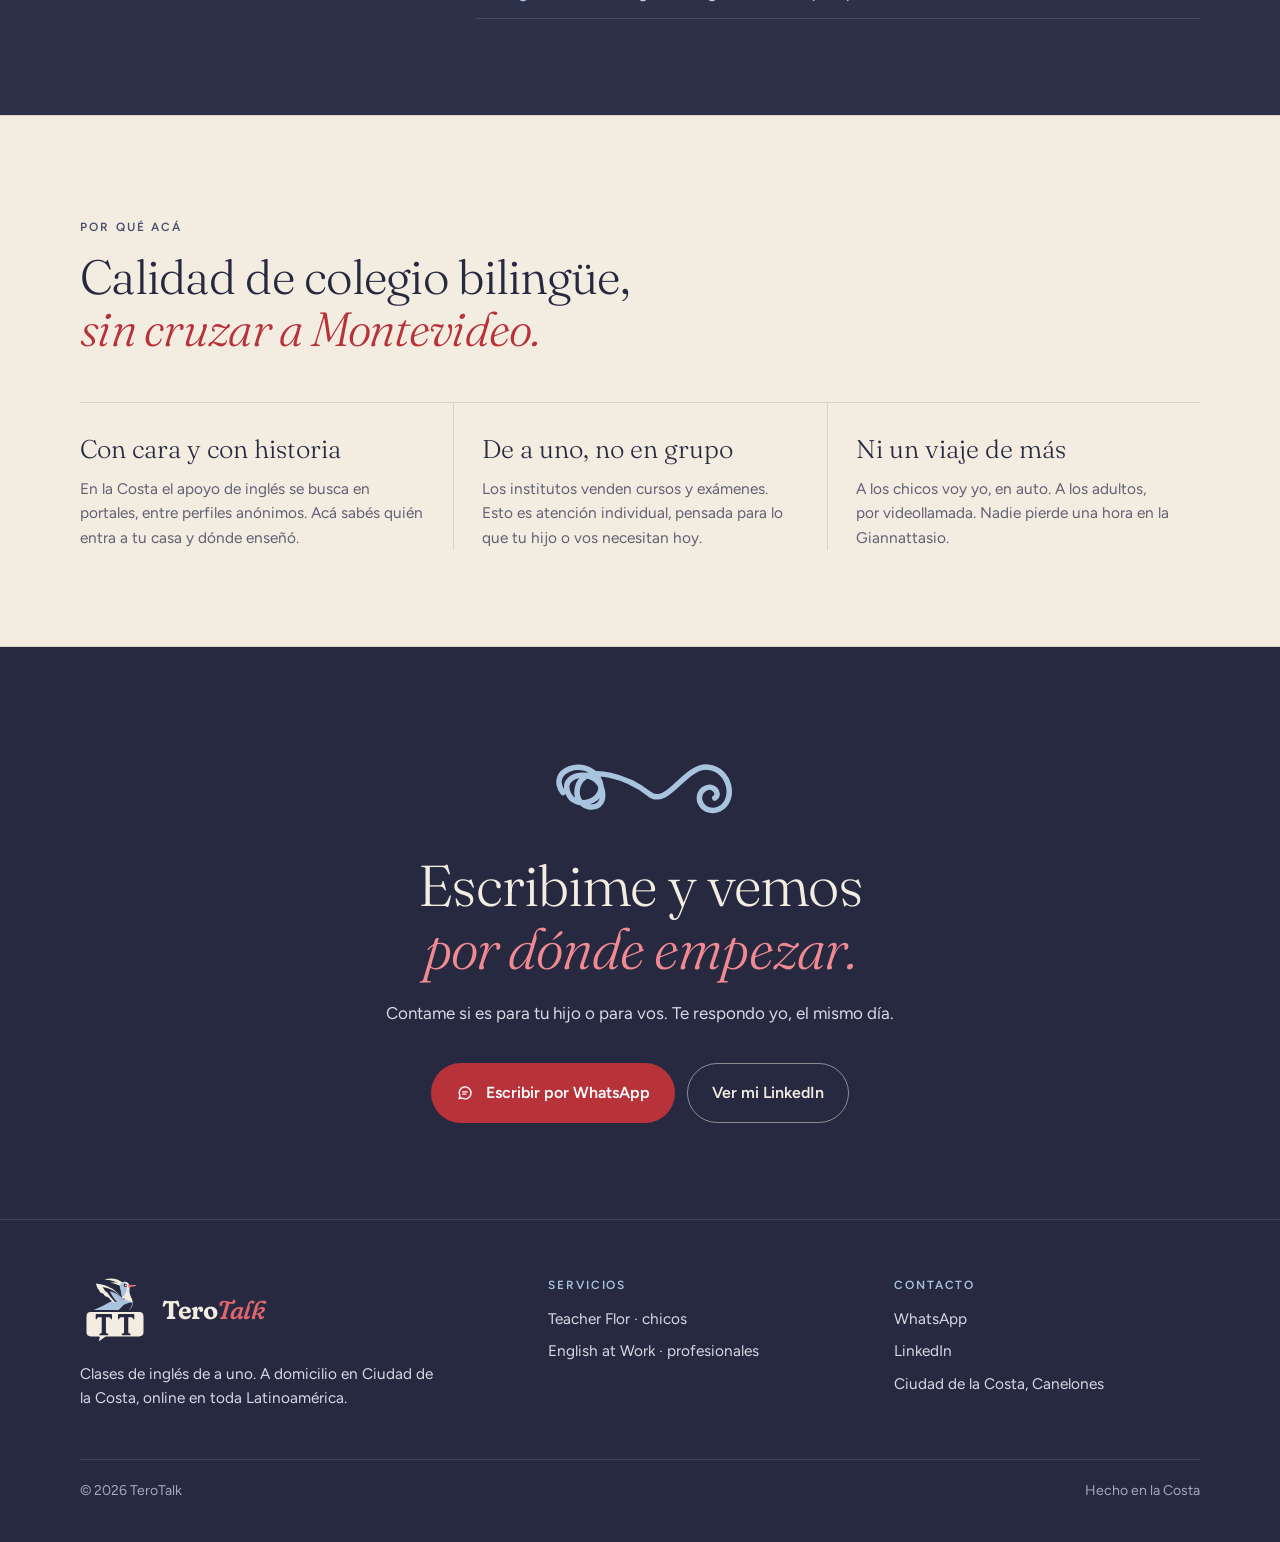
==== commit b346d490: "feat(home): hero animation, Flor's lead, chibi tero, page transitions" ====
--- a/index.html
+++ b/index.html
@@ -5,7 +5,7 @@
 <meta name="viewport" content="width=device-width,initial-scale=1">
 <title>TeroTalk · Clases de inglés en Ciudad de la Costa y online</title>
 <meta name="description" content="TeroTalk es Flor Santos, educadora bilingüe con experiencia en The British Schools. Inglés a domicilio para chicos en Ciudad de la Costa e inglés para el trabajo online en toda Latinoamérica.">
-<meta name="theme-color" content="#262940">
+<meta name="theme-color" content="#2D3049">
 <link rel="icon" href="assets/brand/favicon.svg" type="image/svg+xml">
 <link rel="canonical" href="https://barral.dev/terotalk/">
 
@@ -50,6 +50,8 @@
 <svg class="icon-sprite" aria-hidden="true">
   <symbol id="knot" viewBox="0 0 200 80"><path d="M30 45 C15 25 50 12 62 32 C74 52 40 64 34 44 C28 26 64 22 66 46 C68 66 36 60 44 38 C52 18 90 32 108 46 C125 60 140 20 162 22 C182 24 188 52 172 60 C158 66 148 50 158 42 C166 36 174 46 168 50" fill="none" stroke="currentColor" stroke-width="5" stroke-linecap="round"/></symbol>
   <symbol id="logo" viewBox="4 22 232 232"><g transform="translate(10 -2) rotate(-6 120 140)"><path class="logo__wing" d="M136 64 C136 52 144 46 152 46 C162 47 167 56 166 66 C165 78 164 88 168 100 C174 114 172 128 162 138 C150 150 128 154 106 150 C84 146 62 138 40 128 C60 124 82 114 102 106 C116 100 128 98 138 96 C136 86 136 76 136 64 Z"/><path class="logo__belly" d="M170 116 C168 130 160 142 146 148 C132 153 114 153 100 149 C116 142 130 132 140 122 C150 118 160 116 170 116 Z"/><path class="logo__ink" d="M153 80 C150 88 144 94 138 97 C146 102 156 110 170 118 C172 110 170 104 167 99 C164 92 163 86 162 80 Z"/><path class="logo__ink" d="M140 104 C126 76 100 50 56 42 C60 52 58 58 64 63 C66 71 70 75 78 78 C80 86 86 90 94 92 C98 100 104 107 112 112 Z"/><path class="logo__belly" d="M140 104 C128 82 108 64 78 56 C82 66 84 72 92 76 C96 86 102 94 114 110 Z"/><path class="logo__wing" d="M140 104 C130 88 118 78 100 72 C104 84 108 94 120 110 Z"/><path class="logo__beak" d="M139 102 L147 99 L143 107 Z"/><path class="logo__ink" d="M146 49 C130 33 108 27 86 32 C106 34 124 42 140 56 Z"/><path class="logo__ink" d="M143 54 C131 45 117 42 104 44 C118 47 130 53 139 61 Z"/><circle class="logo__wing" cx="150" cy="62" r="16"/><path class="logo__ink" d="M165 56 C163 50 157 46 151 47 C156 52 158 58 158 64 C158 70 156 76 153 80 L162 80 C164 74 166 64 165 56 Z"/><path class="logo__beak" d="M163 56 L189 62.5 L163 67 Z"/><path class="logo__ink" d="M180 60.3 L189 62.5 L180 64.1 Z"/><circle class="logo__beak" cx="153" cy="58" r="6.4"/><circle class="logo__belly" cx="153" cy="58" r="5"/><circle class="logo__ink" cx="154.4" cy="58" r="2.9"/><circle class="logo__belly" cx="155.3" cy="56.9" r="1"/></g><path class="logo__bubble" stroke-width="7" stroke-linejoin="round" d="M40 138 H200 C211 138 218 145 218 156 V208 C218 219 211 226 200 226 H90 L60 248 L66 226 H40 C29 226 22 219 22 208 V156 C22 145 29 138 40 138 Z"/><path class="logo__letters" transform="translate(56 148)" d="M0 4 C0 1 1 0 4 0 H50 C53 0 54 1 54 4 V17 H50.5 C49.5 12.5 47 11 42 11 H34 V60 C34 64 36 65 41.5 65.5 V70 H12.5 V65.5 C18 65 20 64 20 60 V11 H12 C7 11 4.5 12.5 3.5 17 H0 Z"/><path class="logo__letters" transform="translate(130 148)" d="M0 4 C0 1 1 0 4 0 H50 C53 0 54 1 54 4 V17 H50.5 C49.5 12.5 47 11 42 11 H34 V60 C34 64 36 65 41.5 65.5 V70 H12.5 V65.5 C18 65 20 64 20 60 V11 H12 C7 11 4.5 12.5 3.5 17 H0 Z"/></symbol>
+  <symbol id="flag-uy" viewBox="0 0 24 16"><rect class="flag-uy__field" width="24" height="16" rx="2"/><rect class="flag-uy__stripe" y="1.78" width="24" height="1.78"/><rect class="flag-uy__stripe" y="5.33" width="24" height="1.78"/><rect class="flag-uy__stripe" y="8.89" width="24" height="1.78"/><rect class="flag-uy__stripe" y="12.44" width="24" height="1.78"/><rect class="flag-uy__field" width="9.5" height="8.89"/><circle class="flag-uy__sun" cx="4.75" cy="4.4" r="2.6"/></symbol>
+  <symbol id="globe" viewBox="0 0 24 24"><g fill="none" stroke="currentColor" stroke-width="1.6"><circle cx="12" cy="12" r="9"/><ellipse cx="12" cy="12" rx="4" ry="9"/><path d="M3 12h18M4.5 7.5h15M4.5 16.5h15"/></g></symbol>
   <symbol id="arrow" viewBox="0 0 24 24"><path d="M4 12h15m-6-6 6 6-6 6" fill="none" stroke="currentColor" stroke-width="1.8" stroke-linecap="round" stroke-linejoin="round"/></symbol>
   <symbol id="chat" viewBox="0 0 24 24"><path d="M4 19.5 5.3 16A8 8 0 1 1 8 18.7z" fill="none" stroke="currentColor" stroke-width="1.8" stroke-linejoin="round"/><path d="M9 10.5h6M9 13.5h4" stroke="currentColor" stroke-width="1.8" stroke-linecap="round"/></symbol>
 </svg>
@@ -66,7 +68,7 @@
       <a class="site-header__link" href="professionals/">Profesionales</a>
       <a class="site-header__link site-header__link--optional" href="#about">Sobre Flor</a>
     </nav>
-    <a class="btn btn--dark" href="#contact">Contacto</a>
+    <a class="btn btn--solid" href="#contact">Contacto</a>
   </div>
 </header>
 
@@ -74,17 +76,15 @@
 
 <section class="home-hero">
   <div class="wrap">
-    <svg class="thread thread--draw home-hero__thread" viewBox="0 0 760 170" role="img" aria-label="Un hilo enredado que se desenreda y termina en espiral">
-      <path d="M70 100 C40 60 110 30 140 70 C170 110 100 140 80 105 C60 70 130 45 155 90 C170 125 95 135 95 85 C95 45 170 60 165 100 C160 135 85 125 100 75 C115 35 200 55 230 90 C270 135 330 120 380 95 C430 70 470 60 520 80 C555 95 560 40 600 32 C650 22 690 70 670 110 C652 145 598 140 590 105 C583 75 618 58 640 76 C660 92 648 118 626 115 C610 113 606 96 618 88 C628 82 638 92 632 100"/>
-    </svg>
-    <div class="thread-caption hand" aria-hidden="true"><span>“me trabo”</span><span>“puedo”</span></div>
-
-    <span class="eyebrow">Ciudad de la Costa · Online en toda Latinoamérica</span>
+    <svg class="hero-anim" viewBox="40 0 1360 400" role="img" aria-label="Un hilo enredado que se desenreda. Arriba, frases en inglés cada vez más seguras; abajo, cómo se siente: de me trabo a me salió."><g transform="translate(150 40) scale(1.5)"><path class="hero-anim__thread hero-anim__line--brand" d="M70 100 C40 60 110 30 140 70 C170 110 100 140 80 105 C60 70 130 45 155 90 C170 125 95 135 95 85 C95 45 170 60 165 100 C160 135 85 125 100 75 C115 35 200 55 230 90 C270 135 330 120 380 95 C430 70 470 60 520 80 C555 95 560 40 600 32 C650 22 690 70 670 110 C652 145 598 140 590 105 C583 75 618 58 640 76 C660 92 648 118 626 115 C610 113 606 96 618 88 C628 82 638 92 632 100" pathLength="1" fill="none" stroke-width="2" stroke-linecap="round"/></g><g class="hero-anim__think"><g transform="translate(110 262) scale(1.45) translate(-110 -262)"><circle class="hero-anim__line--text" cx="110" cy="204" r="15" fill="none" stroke-width="3"/><path class="hero-anim__line--text" d="M80 262 C80 236 92 226 110 226 C128 226 140 236 140 262" fill="none" stroke-width="3" stroke-linecap="round" stroke-linejoin="round"/><path class="hero-anim__line--text" d="M130 248 C136 236 132 222 122 216" fill="none" stroke-width="3" stroke-linecap="round" stroke-linejoin="round"/><circle class="hero-anim__ink--brand" cx="136" cy="182" r="2.5"/><circle class="hero-anim__ink--brand" cx="144" cy="172" r="3.5"/><text class="hero-anim__ink--accent hero-anim__hand" x="158" y="166" font-size="34" font-weight="700">?</text></g></g><g class="hero-anim__junk0 hero-anim__transient hero-anim__detail"><text class="hero-anim__hand hero-anim__ink--muted" x="270" y="170" font-size="22" font-weight="600">¿cómo se dice?</text></g><g class="hero-anim__junk1 hero-anim__transient hero-anim__detail"><text class="hero-anim__hand hero-anim__ink--muted" x="350" y="170" font-size="30" font-weight="600">eh…</text></g><g class="hero-anim__junk2 hero-anim__transient hero-anim__detail"><text class="hero-anim__hand hero-anim__ink--muted" x="400" y="170" font-size="34" font-weight="600">?</text></g><g class="hero-anim__junk3 hero-anim__transient hero-anim__detail"><text class="hero-anim__hand hero-anim__ink--muted" x="310" y="170" font-size="28" font-weight="600">¿?</text></g><g class="hero-anim__junk4 hero-anim__transient hero-anim__detail"><text class="hero-anim__hand hero-anim__ink--muted" x="370" y="170" font-size="26" font-weight="600">um</text></g><g class="hero-anim__junk5 hero-anim__transient hero-anim__detail"><text class="hero-anim__hand hero-anim__ink--muted" x="330" y="170" font-size="34" font-weight="600">…</text></g><g class="hero-anim__en0"><text class="hero-anim__hand hero-anim__ink--text" x="632" y="162" font-size="24" font-weight="600">Hi,</text></g><g class="hero-anim__en1"><text class="hero-anim__hand hero-anim__ink--text" x="712" y="146" font-size="28" font-weight="600">I think…</text></g><g class="hero-anim__en2"><text class="hero-anim__hand hero-anim__ink--text" x="800" y="116" font-size="32" font-weight="600">let me explain.</text></g><g class="hero-anim__en3"><text class="hero-anim__hand hero-anim__ink--text" x="858" y="72" font-size="36" font-weight="600">here's the plan.</text></g><g class="hero-anim__en4"><text class="hero-anim__hand hero-anim__ink--accent" x="1082" y="44" font-size="50" font-weight="600">Deal.</text></g><g class="hero-anim__tero"><use href="#logo" x="1240" y="140" width="130" height="130"/></g><g class="hero-anim__es0 hero-anim__transient hero-anim__detail"><text class="hero-anim__es" x="330" y="352" text-anchor="middle">me trabo</text></g><g class="hero-anim__es1 hero-anim__transient hero-anim__detail"><text class="hero-anim__es" x="647" y="352" text-anchor="middle">me animo</text></g><g class="hero-anim__es2 hero-anim__transient hero-anim__detail"><text class="hero-anim__es" x="757" y="352" text-anchor="middle">me sale</text></g><g class="hero-anim__es3 hero-anim__transient hero-anim__detail"><text class="hero-anim__es" x="885" y="352" text-anchor="middle">me suelto</text></g><g class="hero-anim__es4 hero-anim__transient hero-anim__detail"><text class="hero-anim__es" x="958" y="352" text-anchor="middle">ya casi</text></g><path class="hero-anim__underline hero-anim__transient hero-anim__detail hero-anim__line--brand" d="M916 364 C938 358 962 368 984 361 C990 359 996 360 1000 362" pathLength="1" fill="none" stroke-width="2.5" stroke-linecap="round"/><g class="hero-anim__es5 hero-anim__detail"><text class="hero-anim__es hero-anim__es--final" x="1132" y="358" text-anchor="middle">me salió</text></g><g class="hero-anim__confetti-tero-0 hero-anim__transient"><circle class="hero-anim__ink--accent" cx="1305" cy="165" r="2.6"/></g><g class="hero-anim__confetti-tero-1 hero-anim__transient"><rect class="hero-anim__ink--text" x="1302" y="163.5" width="7" height="3" rx="1"/></g><g class="hero-anim__confetti-tero-2 hero-anim__transient"><circle class="hero-anim__ink--brand" cx="1305" cy="165" r="2.6"/></g><g class="hero-anim__confetti-tero-3 hero-anim__transient"><rect class="hero-anim__ink--accent" x="1302" y="163.5" width="7" height="3" rx="1"/></g><g class="hero-anim__confetti-tero-4 hero-anim__transient"><circle class="hero-anim__ink--text" cx="1305" cy="165" r="2.6"/></g><g class="hero-anim__confetti-tero-5 hero-anim__transient"><rect class="hero-anim__ink--brand" x="1302" y="163.5" width="7" height="3" rx="1"/></g><g class="hero-anim__confetti-tero-6 hero-anim__transient"><circle class="hero-anim__ink--accent" cx="1305" cy="165" r="2.6"/></g><g class="hero-anim__confetti-tero-7 hero-anim__transient"><rect class="hero-anim__ink--text" x="1302" y="163.5" width="7" height="3" rx="1"/></g><g class="hero-anim__confetti-tero-8 hero-anim__transient"><circle class="hero-anim__ink--brand" cx="1305" cy="165" r="2.6"/></g><g class="hero-anim__confetti-tero-9 hero-anim__transient"><rect class="hero-anim__ink--accent" x="1302" y="163.5" width="7" height="3" rx="1"/></g><g class="hero-anim__confetti-tero-10 hero-anim__transient"><circle class="hero-anim__ink--text" cx="1305" cy="165" r="2.6"/></g><g class="hero-anim__confetti-tero-11 hero-anim__transient"><rect class="hero-anim__ink--brand" x="1302" y="163.5" width="7" height="3" rx="1"/></g><g class="hero-anim__confetti-tero-12 hero-anim__transient"><circle class="hero-anim__ink--accent" cx="1305" cy="165" r="2.6"/></g><g class="hero-anim__confetti-tero-13 hero-anim__transient"><rect class="hero-anim__ink--text" x="1302" y="163.5" width="7" height="3" rx="1"/></g><g class="hero-anim__confetti-es-0 hero-anim__transient hero-anim__detail"><circle class="hero-anim__ink--accent" cx="1132" cy="330" r="2.6"/></g><g class="hero-anim__confetti-es-1 hero-anim__transient hero-anim__detail"><rect class="hero-anim__ink--text" x="1129" y="328.5" width="7" height="3" rx="1"/></g><g class="hero-anim__confetti-es-2 hero-anim__transient hero-anim__detail"><circle class="hero-anim__ink--brand" cx="1132" cy="330" r="2.6"/></g><g class="hero-anim__confetti-es-3 hero-anim__transient hero-anim__detail"><rect class="hero-anim__ink--accent" x="1129" y="328.5" width="7" height="3" rx="1"/></g><g class="hero-anim__confetti-es-4 hero-anim__transient hero-anim__detail"><circle class="hero-anim__ink--text" cx="1132" cy="330" r="2.6"/></g><g class="hero-anim__confetti-es-5 hero-anim__transient hero-anim__detail"><rect class="hero-anim__ink--brand" x="1129" y="328.5" width="7" height="3" rx="1"/></g><g class="hero-anim__confetti-es-6 hero-anim__transient hero-anim__detail"><circle class="hero-anim__ink--accent" cx="1132" cy="330" r="2.6"/></g><g class="hero-anim__confetti-es-7 hero-anim__transient hero-anim__detail"><rect class="hero-anim__ink--text" x="1129" y="328.5" width="7" height="3" rx="1"/></g><g class="hero-anim__confetti-es-8 hero-anim__transient hero-anim__detail"><circle class="hero-anim__ink--brand" cx="1132" cy="330" r="2.6"/></g><g class="hero-anim__confetti-es-9 hero-anim__transient hero-anim__detail"><rect class="hero-anim__ink--accent" x="1129" y="328.5" width="7" height="3" rx="1"/></g></svg>
+
     <h1 class="home-hero__title"><em>Desenredá</em> tu inglés.</h1>
-    <p class="lead lead--large">Soy Flor, educadora bilingüe. Pasé por The British Schools y St. Patrick’s College, y di inglés corporativo a profesionales. Hoy lo hago de a uno: en tu casa si es para tu hijo, online si es para tu trabajo.</p>
-    <div class="actions">
-      <a class="btn btn--dark" href="kids/">Para mi hijo</a>
+    <p class="home-hero__place"><span class="home-hero__place-item"><svg class="home-hero__flag" aria-hidden="true"><use href="#flag-uy"/></svg>Ciudad de la Costa</span><span class="home-hero__sep" aria-hidden="true">·</span><span class="home-hero__place-item"><svg class="home-hero__globe" aria-hidden="true"><use href="#globe"/></svg>online en toda Latinoamérica</span></p>
+    <p class="home-hero__lead">Hola, soy Flor. Hace seis años que enseño inglés, en colegios bilingües con programas IB y a profesionales que lo necesitan para trabajar. Aprendí que nadie se destraba apurado: hace falta paciencia y alguien que confíe en vos. Por eso enseño de a uno y me tomo el tiempo que cada persona necesita. No repetimos listas de gramática: resolvemos problemas concretos, como leer un cuento, pedir algo en un viaje o presentar en una reunión, y avanzamos desde ahí. En didáctica se llama <i lang="en">Task-Based&nbsp;Learning</i>. Las clases son en tu casa o por videollamada.</p>
+    <div class="actions home-hero__actions">
+      <a class="btn btn--solid" href="kids/">Para mi hijo</a>
       <a class="btn btn--outline" href="professionals/">Para mi trabajo</a>
+      <svg class="chibi-tero" viewBox="0 -30 180 150" aria-hidden="true"><g class="chibi-tero__bird"><path class="chibi-tero__arm chibi-tero__arm--back" d="M74 74 C78 52 92 36 108 30 C112 48 102 64 86 78 Z"/><g class="chibi-tero__legs"><path d="M50 98 L48 112 M48 112 H42 M48 112 H55"/><path d="M66 98 L68 112 M68 112 H62 M68 112 H75"/></g><ellipse class="chibi-tero__body" cx="58" cy="80" rx="31" ry="25"/><ellipse class="chibi-tero__belly" cx="64" cy="88" rx="20" ry="15"/><path class="chibi-tero__bib" d="M44 66 C54 74 76 74 86 64 C86 72 80 78 70 80 C58 81 48 76 44 66 Z"/><path class="chibi-tero__arm chibi-tero__arm--front" d="M30 76 C36 64 52 64 58 74 C52 86 38 88 30 76 Z"/><g class="chibi-tero__crest"><path d="M52 26 C44 12 30 8 18 12 C30 14 42 20 48 30 Z"/><path d="M54 30 C48 22 38 20 30 22 C38 24 46 28 50 34 Z"/></g><circle class="chibi-tero__head" cx="62" cy="44" r="24"/><path class="chibi-tero__mask" d="M84 40 C82 30 74 24 66 25 C72 32 74 42 73 52 C72 60 68 66 64 70 L78 70 C82 62 86 50 84 40 Z"/><path class="chibi-tero__beak" d="M84 42 L98 46 L84 50 Z"/><ellipse class="chibi-tero__cheek" cx="58" cy="54" rx="5" ry="3"/><g class="chibi-tero__eye"><circle class="chibi-tero__eye-white" cx="66" cy="40" r="8"/><circle class="chibi-tero__pupil" cx="68" cy="41" r="4.5"/><circle class="chibi-tero__glint" cx="70" cy="39" r="1.6"/></g><path class="chibi-tero__arm chibi-tero__arm--up" d="M44 76 C32 64 20 50 12 34 C28 36 42 50 52 70 Z"/></g><g class="chibi-tero__say"><path class="chibi-tero__bubble" d="M106 -26 H168 C174 -26 178 -22 178 -16 V2 C178 8 174 12 168 12 H118 L104 22 L108 12 H106 C100 12 96 8 96 2 V-16 C96 -22 100 -26 106 -26 Z"/><text class="chibi-tero__words" x="137" y="0" text-anchor="middle">I did it!</text></g></svg>
     </div>
   </div>
 </section>
@@ -133,7 +133,7 @@
       <span class="eyebrow">Quién enseña</span>
       <h2 class="about__title" id="about-title">Seis años en aulas bilingües. <em>Ahora, de a uno.</em></h2>
       <p class="about__text">Empecé a enseñar en 2020. En The British Schools of Montevideo acompañé a chicos desde que aprendían a leer en Year 1 hasta Year 6, donde estuve a cargo de inglés y matemática, dentro del programa del Bachillerato Internacional.</p>
-      <p class="about__text">En paralelo di inglés corporativo remoto a profesionales que trabajaban con equipos del exterior. Ahí aprendí que a un adulto casi nunca le falta vocabulario: le falta haberlo dicho en voz alta antes.</p>
+      <p class="about__text">En paralelo enseñé inglés corporativo remoto a profesionales que trabajaban con equipos del exterior. Ahí aprendí que a un adulto casi nunca le falta vocabulario: le falta haberlo dicho en voz alta antes.</p>
       <p class="about__text">TeroTalk es el nombre que le puse a todo esto. El tero es de acá, no se va a ningún lado y se hace oír antes que nadie: me pareció justo para una clase donde lo único que importa es que hables.</p>
       <div class="facts">
         <div class="facts__cell"><b class="facts__value">2020</b><span class="facts__label">enseñando inglés desde entonces</span></div>
@@ -143,7 +143,6 @@
       </div>
       <ul class="timeline">
         <li class="timeline__item"><strong class="timeline__name">British Schools</strong><span class="timeline__detail">Teaching Assistant Years 1 y 2, Assistant Year 5, English &amp; Maths Year 6 (PYP)</span></li>
-        <li class="timeline__item"><strong class="timeline__name">St. Patrick’s</strong><span class="timeline__detail">St. Patrick’s College, programa MYP</span></li>
         <li class="timeline__item"><strong class="timeline__name">Vicman</strong><span class="timeline__detail">Colegio Cooperativo Vicman, primaria bilingüe</span></li>
         <li class="timeline__item"><strong class="timeline__name">Inc.English</strong><span class="timeline__detail">Inglés de negocios remoto para profesionales</span></li>
       </ul>
@@ -151,7 +150,7 @@
   </div>
 </section>
 
-<section class="band band--dark" aria-labelledby="why">
+<section class="band band--soft" aria-labelledby="why">
   <div class="wrap">
     <div class="section-head">
       <span class="eyebrow">Por qué acá</span>
@@ -165,7 +164,7 @@
   </div>
 </section>
 
-<section class="band band--dark band--flush-top cta" id="contact" aria-labelledby="contact-title">
+<section class="band band--dark cta" id="contact" aria-labelledby="contact-title">
   <div class="wrap">
     <svg class="thread cta__thread" viewBox="0 0 200 80" aria-hidden="true"><use href="#knot"/></svg>
     <h2 class="cta__title" id="contact-title">Escribime y vemos <em>por dónde empezar.</em></h2>
--- a/assets/css/site.css
+++ b/assets/css/site.css
@@ -2,6 +2,13 @@
 
 @import url("tokens.css") layer(tokens);
 @import url("components.css") layer(components);
+
+/* Page transitions (cross-document View Transitions). The header holds still so moving
+   between pages feels like one site; the content hands over with a short fade and an 8px
+   drift. Browsers without support just navigate. Nothing runs with reduced motion. */
+@media (prefers-reduced-motion:no-preference){
+  @view-transition{navigation:auto}
+}
 
 @layer reset{
   *{box-sizing:border-box;margin:0;padding:0}
@@ -43,6 +50,13 @@
   @media (prefers-reduced-motion:reduce){
     *{animation:none !important;transition:none !important;scroll-behavior:auto !important}
   }
+
+  ::view-transition-old(root){animation:page-out .22s cubic-bezier(.4,0,1,1) both}
+  ::view-transition-new(root){animation:page-in .34s cubic-bezier(.2,.8,.2,1) .06s both}
+  ::view-transition-group(site-header){animation-duration:0s}
+
+  @keyframes page-out{to{opacity:0;transform:translateY(-8px)}}
+  @keyframes page-in{from{opacity:0;transform:translateY(8px)}}
 }
 
 @layer layout{
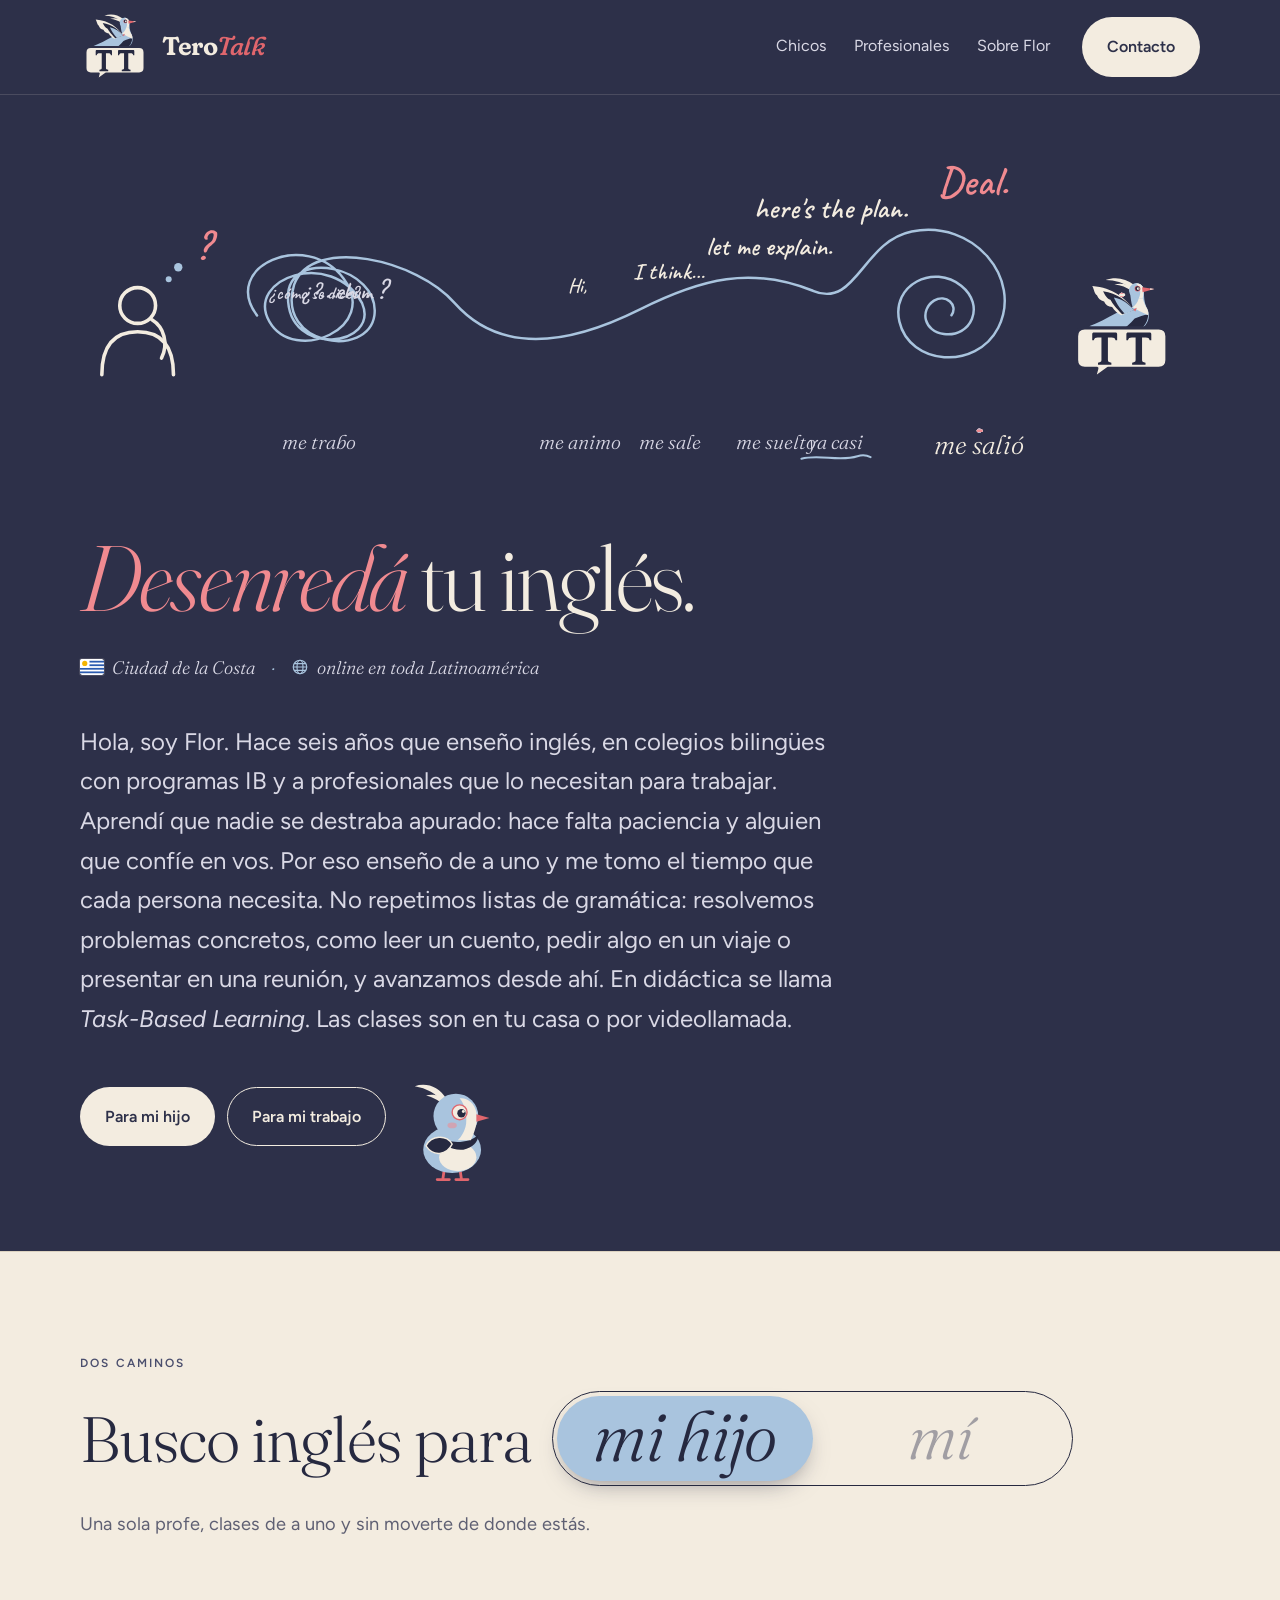
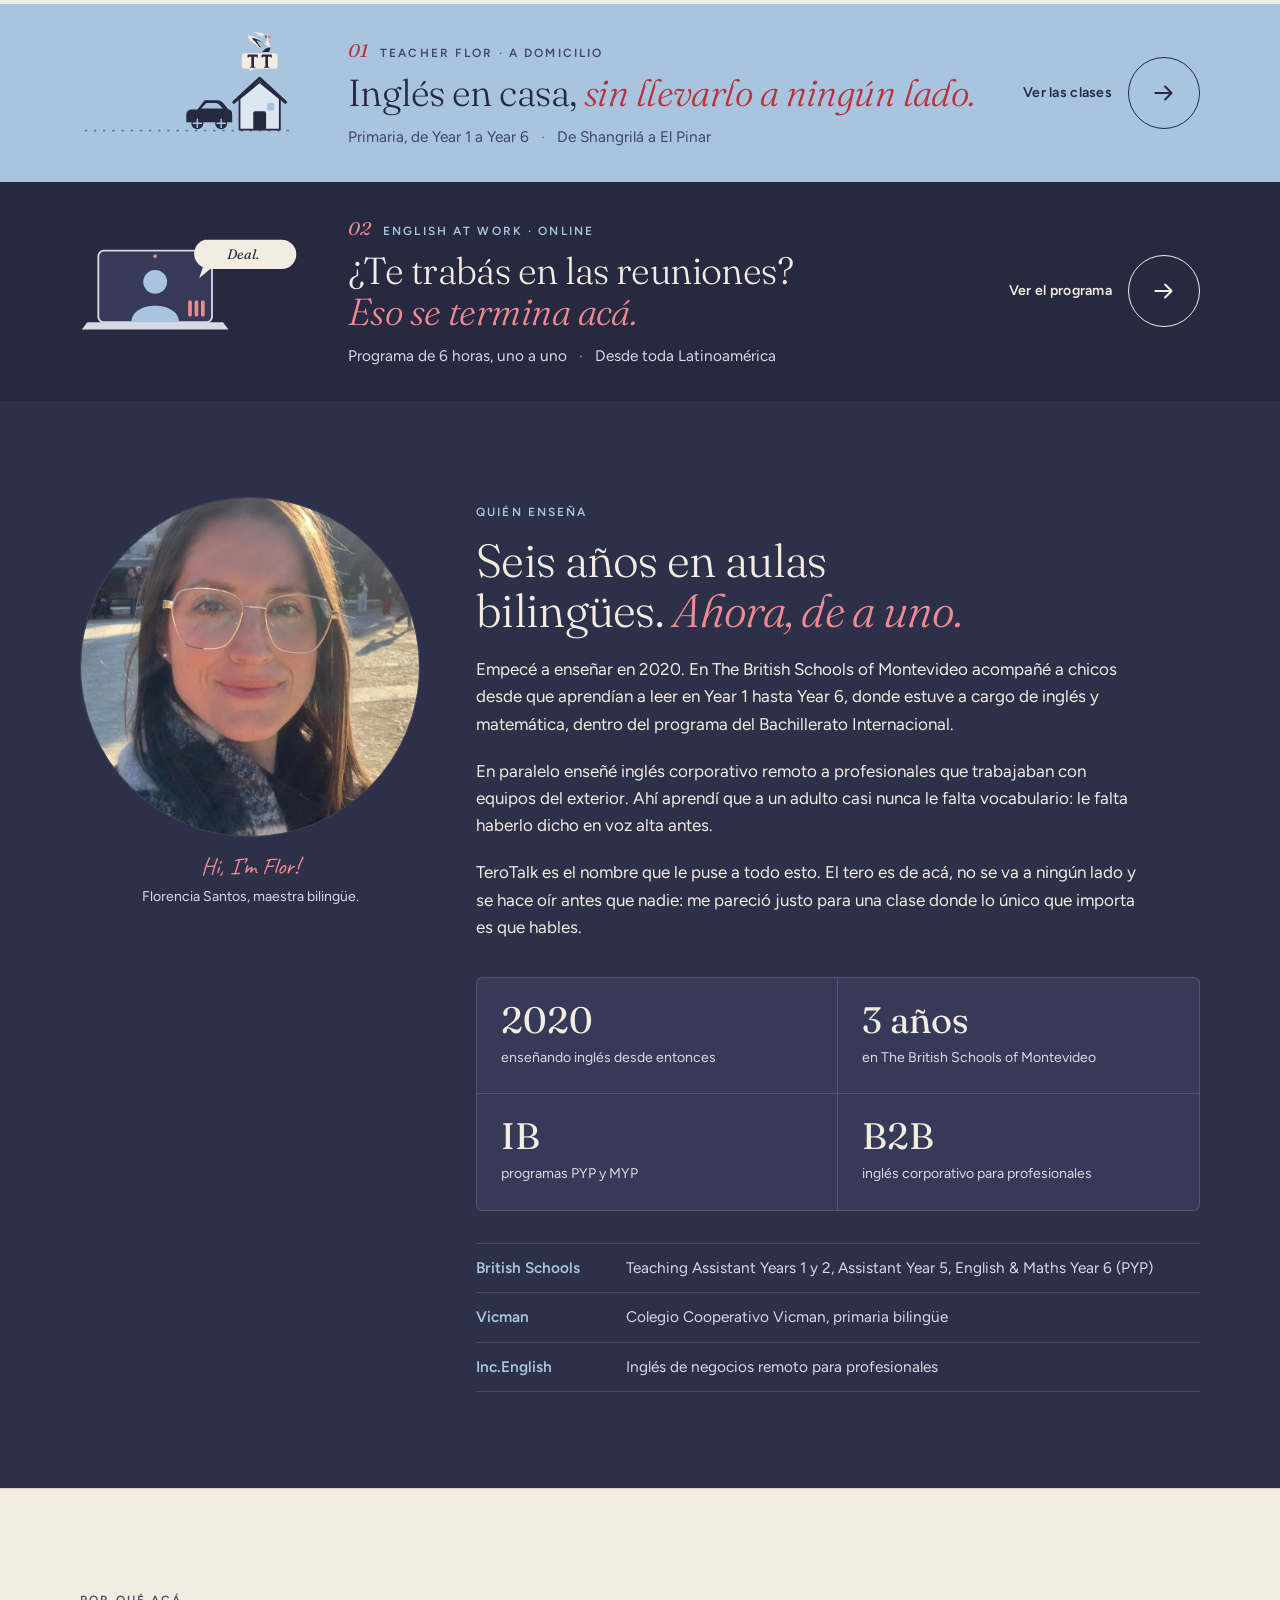
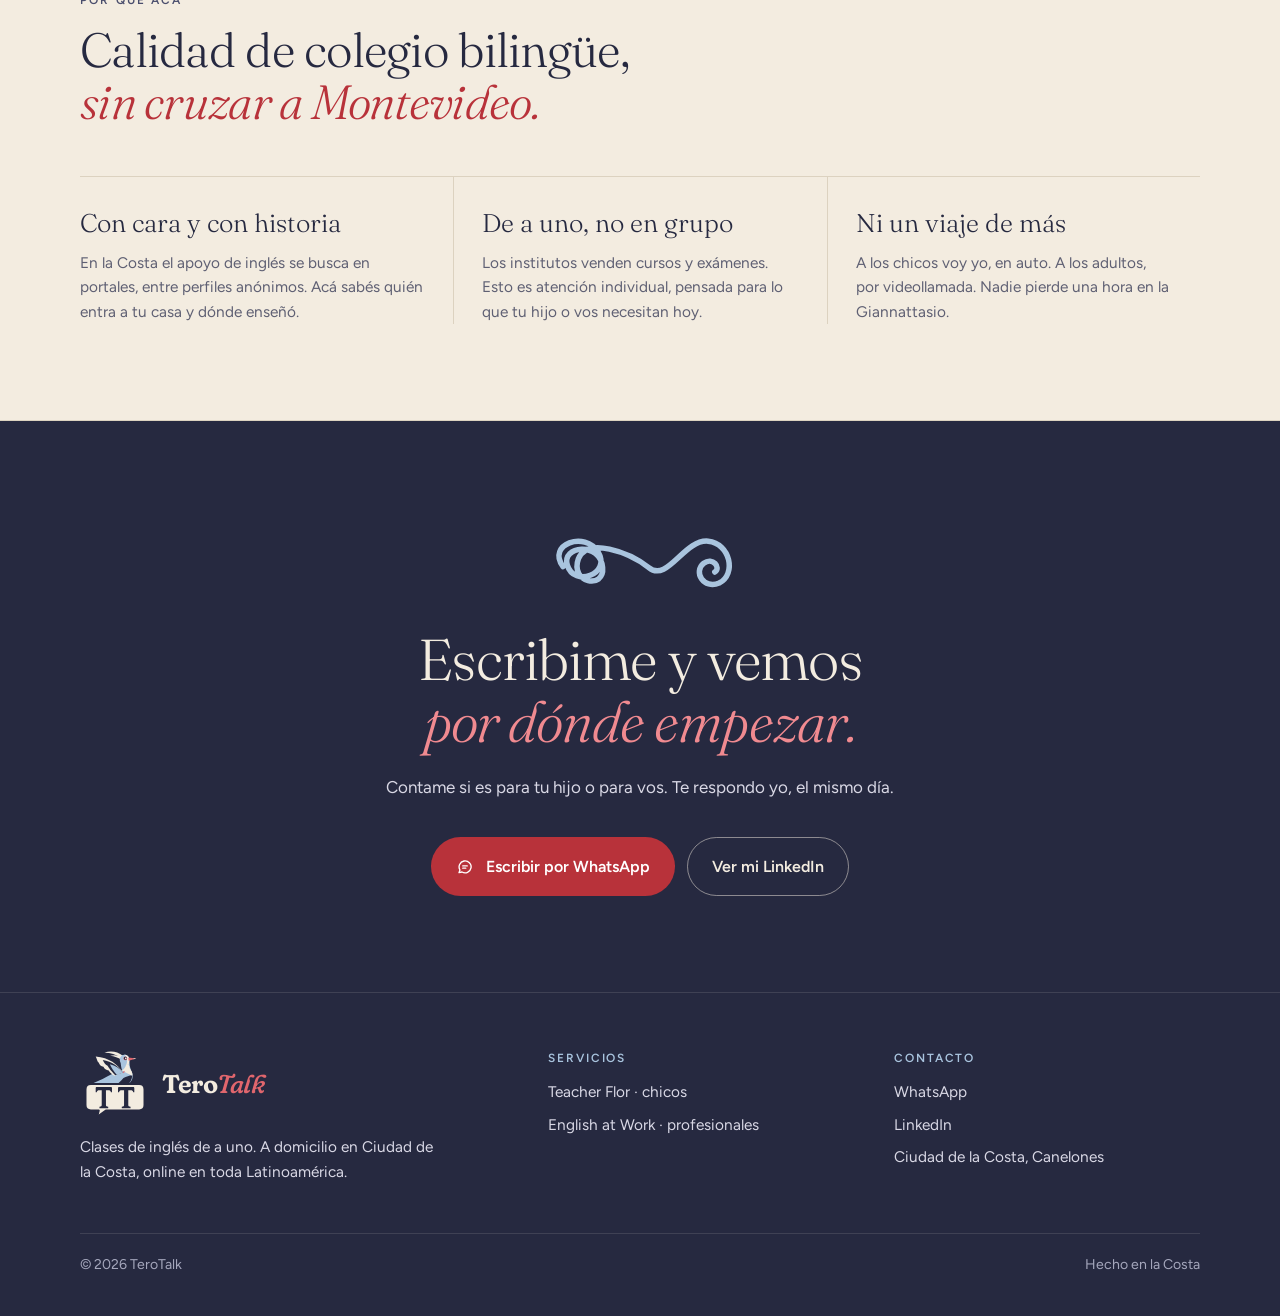
==== commit 16d47b60: "feat(home): replace service doors with picker and animated strips" ====
--- a/index.html
+++ b/index.html
@@ -89,38 +89,74 @@
   </div>
 </section>
 
-<section class="band band--soft" aria-labelledby="doors">
-  <div class="wrap">
-    <div class="section-head">
-      <span class="eyebrow">Dos servicios</span>
-      <h2 class="section-head__title" id="doors">Una misma forma de enseñar, <em>dos puertas.</em></h2>
-      <p class="section-head__text">Lo que cambia es el lugar y el objetivo. Lo que no cambia: clases de a uno, con alguien que viene de aulas bilingües de verdad.</p>
-    </div>
-    <div class="doors">
-      <a class="door door--kids" href="kids/">
-        <small class="door__label">Teacher Flor · a domicilio</small>
-        <h3 class="door__title">Inglés en casa, <em>sin llevarlo a ningún lado.</em></h3>
-        <p class="door__text">Voy a tu casa en la Costa y trabajo con tu hijo lo mismo que se trabaja en un colegio bilingüe: lectura, conversación y juego.</p>
-        <ul class="door__list">
-          <li class="door__item">Primaria, de Year 1 a Year 6</li>
-          <li class="door__item">Visitas de 2 horas, hermanos o vecinos juntos</li>
-          <li class="door__item">De Shangrilá a El Pinar</li>
-        </ul>
-        <span class="door__cta">Ver clases para chicos <svg class="door__arrow" aria-hidden="true"><use href="#arrow"/></svg></span>
-      </a>
-      <a class="door door--pros" href="professionals/">
-        <small class="door__label">English at Work · online</small>
-        <h3 class="door__title">¿Te trabás en las reuniones? <em>Eso se termina acá.</em></h3>
-        <p class="door__text">Leés y escribís en inglés sin problema, pero cuando se prende la cámara te quedás callado. Lo ensayamos hasta que salga solo.</p>
-        <ul class="door__list">
-          <li class="door__item">Programa de 6 horas, uno a uno</li>
-          <li class="door__item">Tus reuniones reales, no un libro</li>
-          <li class="door__item">Desde cualquier lugar de Latinoamérica</li>
-        </ul>
-        <span class="door__cta">Ver el programa <svg class="door__arrow" aria-hidden="true"><use href="#arrow"/></svg></span>
-      </a>
-    </div>
-  </div>
+<section class="band band--soft paths" aria-labelledby="paths-title">
+  <div class="paths__head">
+    <div class="wrap">
+      <span class="eyebrow">Dos caminos</span>
+      <div class="paths__ask">
+        <h2 class="paths__title" id="paths-title">Busco inglés para</h2>
+        <nav class="picker" aria-label="Para quién es el inglés">
+          <span class="picker__thumb" aria-hidden="true"></span>
+          <a class="picker__option picker__option--kids" href="kids/"><span class="picker__face">mi hijo</span></a>
+          <a class="picker__option picker__option--work" href="professionals/"><span class="picker__face">mí</span></a>
+        </nav>
+      </div>
+      <p class="paths__text">Una sola profe, clases de a uno y sin moverte de donde estás.</p>
+    </div>
+  </div>
+  <a class="path path--kids" href="kids/">
+    <div class="wrap path__inner">
+      <svg class="path__art ride" viewBox="0 0 240 120" aria-hidden="true">
+        <path class="ride__road" d="M6 101 H234"/>
+        <path class="ride__house" d="M174 100 V66 L196 48 L218 66 V100 Z"/>
+        <path class="ride__roof" d="M168 70 L196 44 L224 70"/>
+        <rect class="ride__door" x="189" y="80" width="14" height="20" rx="2"/>
+        <rect class="ride__window" x="204" y="71" width="8" height="8" rx="1.5"/>
+        <g class="ride__tero"><use href="#logo" x="172" y="-8" width="48" height="48"/></g>
+        <g class="ride__car">
+          <g class="ride__exhaust"><circle class="ride__puff" cx="8" cy="90" r="4"/><circle class="ride__puff ride__puff--late" cx="8" cy="90" r="4"/></g>
+          <path class="ride__body" d="M12 92 V84 Q12 78 18 78 H24 L32 68 H46 Q50 68 53 72 L58 78 Q62 78 62 84 V92 Z"/>
+          <path class="ride__glass" d="M28 77 L34 71 H44 Q47 71 49 74 L52 77 Z"/>
+          <g class="ride__wheel"><circle cx="24" cy="93" r="6.5"/><path d="M24 88.5 V97.5 M19.5 93 H28.5"/></g>
+          <g class="ride__wheel"><circle cx="50" cy="93" r="6.5"/><path d="M50 88.5 V97.5 M45.5 93 H54.5"/></g>
+        </g>
+      </svg>
+      <div class="path__body">
+        <small class="path__label"><span class="path__index">01</span>Teacher Flor · a domicilio</small>
+        <h3 class="path__title">Inglés en casa, <em>sin llevarlo a ningún lado.</em></h3>
+        <p class="path__meta">Primaria, de Year 1 a Year 6<span class="path__sep" aria-hidden="true">·</span>De Shangrilá a El Pinar</p>
+      </div>
+      <span class="path__go"><span class="path__go-label">Ver las clases</span><span class="path__go-ring"><svg class="path__go-arrow" aria-hidden="true"><use href="#arrow"/></svg></span></span>
+    </div>
+  </a>
+  <a class="path path--work" href="professionals/">
+    <div class="wrap path__inner">
+      <svg class="path__art call" viewBox="0 0 240 120" aria-hidden="true">
+        <rect class="call__screen" x="20" y="16" width="124" height="78" rx="6"/>
+        <path class="call__base" d="M8 94 H156 L162 102 H2 Z"/>
+        <circle class="call__cam" cx="82" cy="22" r="2"/>
+        <circle class="call__person" cx="82" cy="50" r="13"/>
+        <path class="call__person" d="M56 94 C56 70 108 70 108 94 Z"/>
+        <g class="call__voice">
+          <rect class="call__bar" x="118" y="70" width="4" height="18" rx="2"/>
+          <rect class="call__bar call__bar--mid" x="125" y="70" width="4" height="18" rx="2"/>
+          <rect class="call__bar call__bar--late" x="132" y="70" width="4" height="18" rx="2"/>
+        </g>
+        <g class="call__bubble">
+          <path class="call__balloon" d="M136 4 H220 A16 16 0 0 1 220 36 H142 L130 46 L134 34 A16 16 0 0 1 136 4 Z"/>
+          <text class="call__line call__line--hi" x="178" y="25" text-anchor="middle">Hi,</text>
+          <text class="call__line call__line--explain" x="178" y="25" text-anchor="middle">let me explain.</text>
+          <text class="call__line call__line--deal" x="178" y="25" text-anchor="middle">Deal.</text>
+        </g>
+      </svg>
+      <div class="path__body">
+        <small class="path__label"><span class="path__index">02</span>English at Work · online</small>
+        <h3 class="path__title">¿Te trabás en las reuniones? <em>Eso se termina acá.</em></h3>
+        <p class="path__meta">Programa de 6 horas, uno a uno<span class="path__sep" aria-hidden="true">·</span>Desde toda Latinoamérica</p>
+      </div>
+      <span class="path__go"><span class="path__go-label">Ver el programa</span><span class="path__go-ring"><svg class="path__go-arrow" aria-hidden="true"><use href="#arrow"/></svg></span></span>
+    </div>
+  </a>
 </section>
 
 <section id="about" aria-labelledby="about-title">
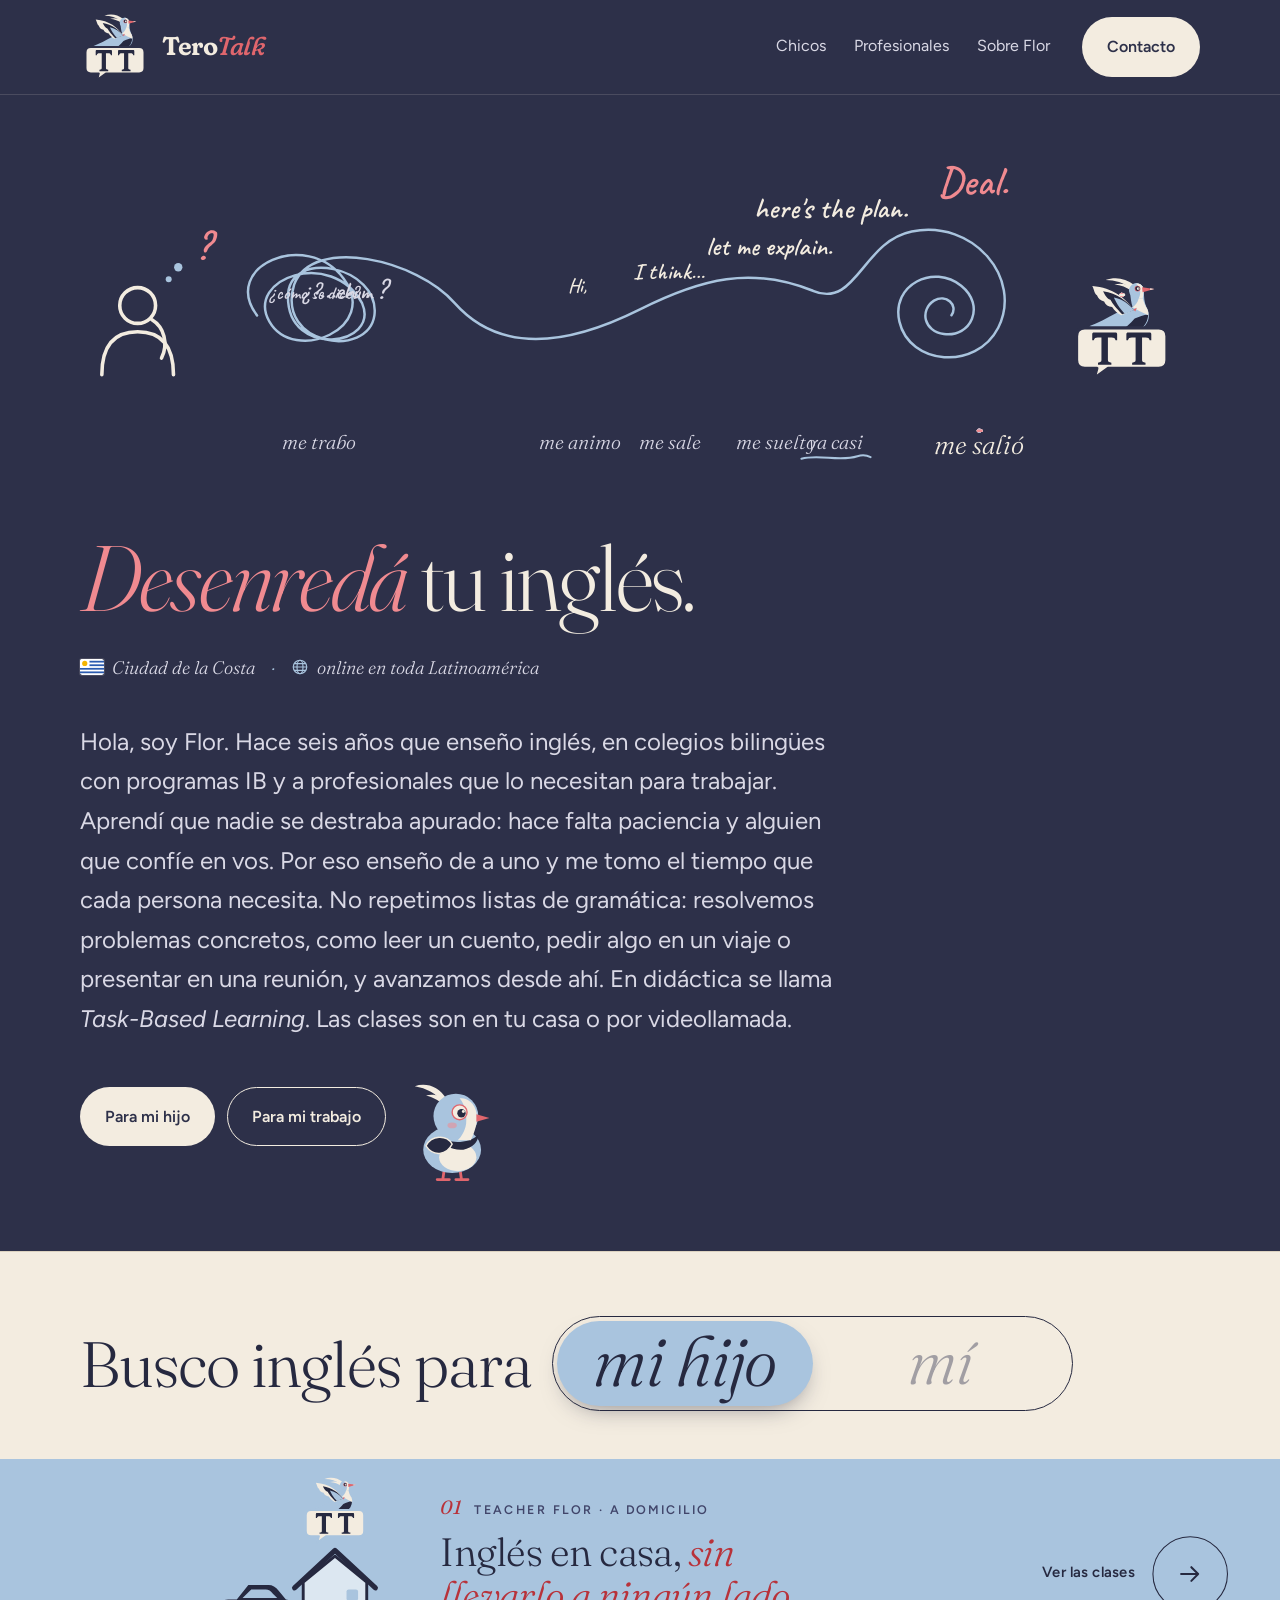
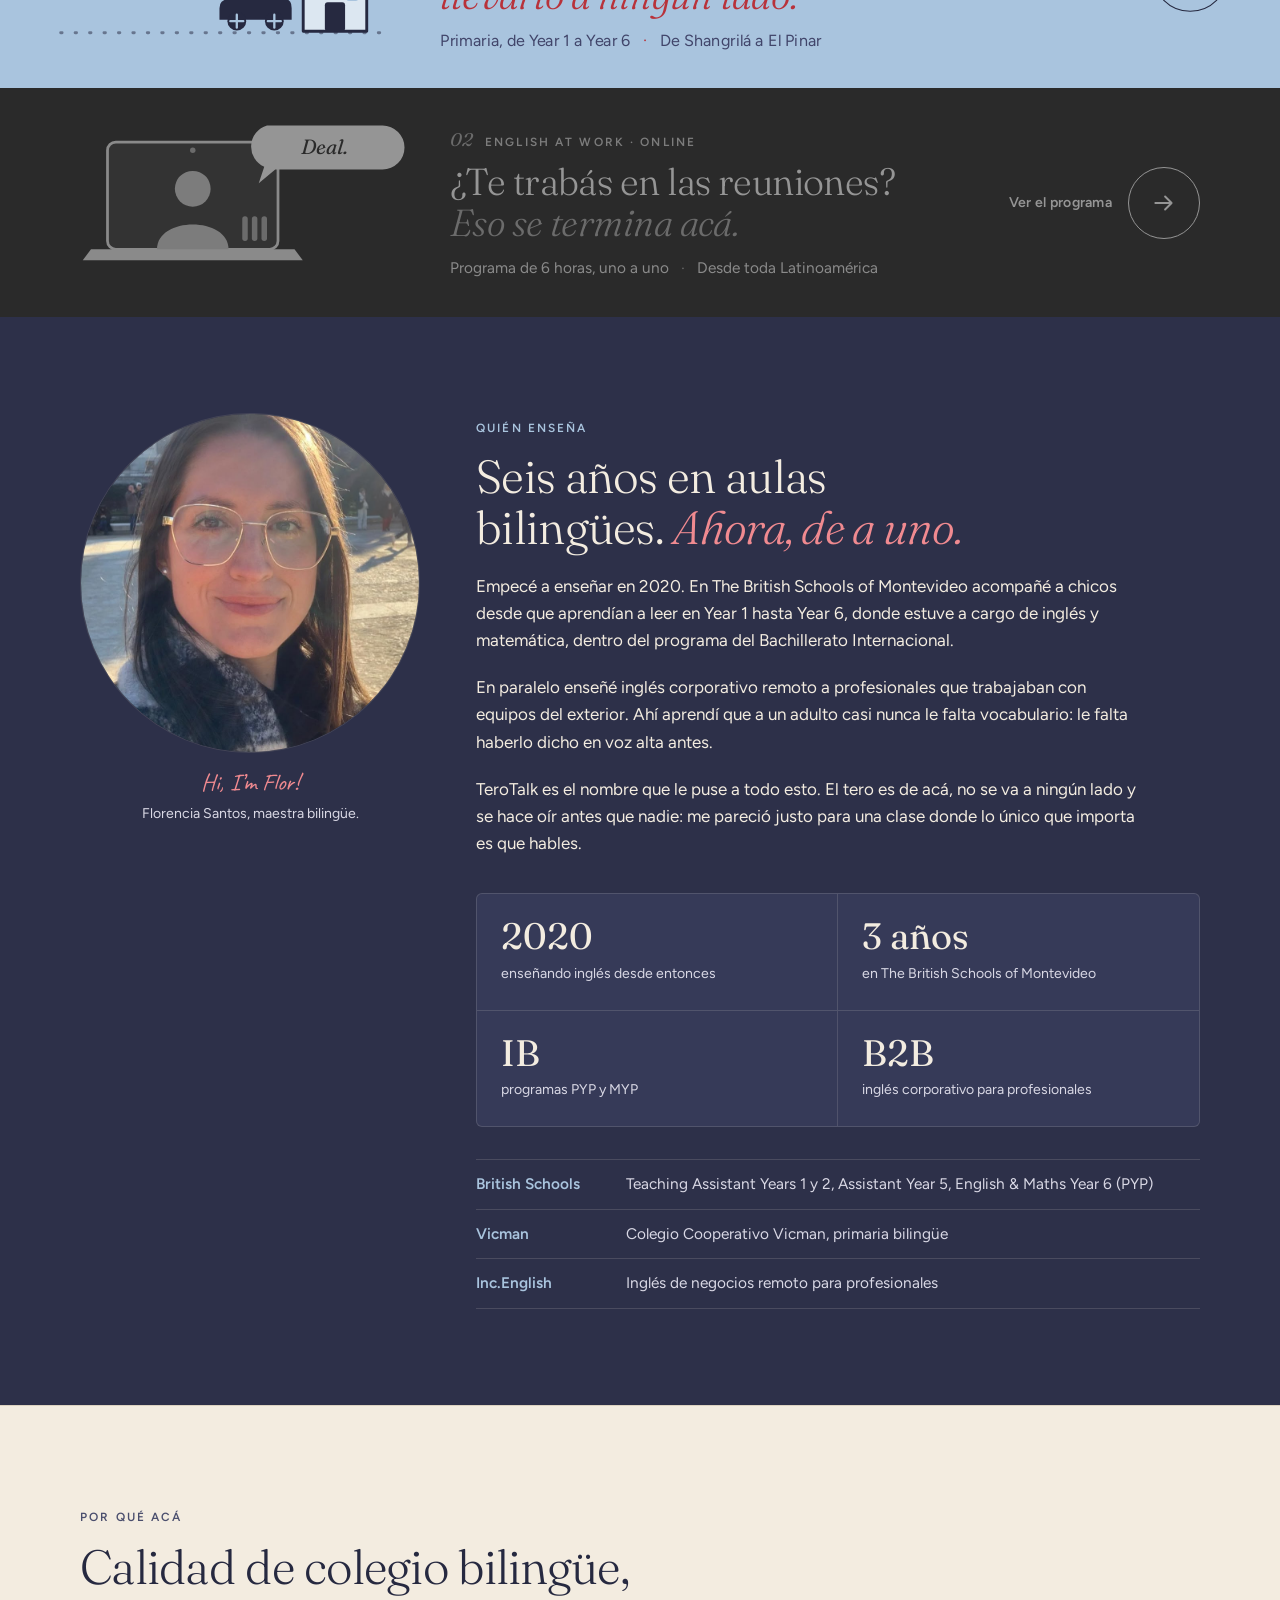
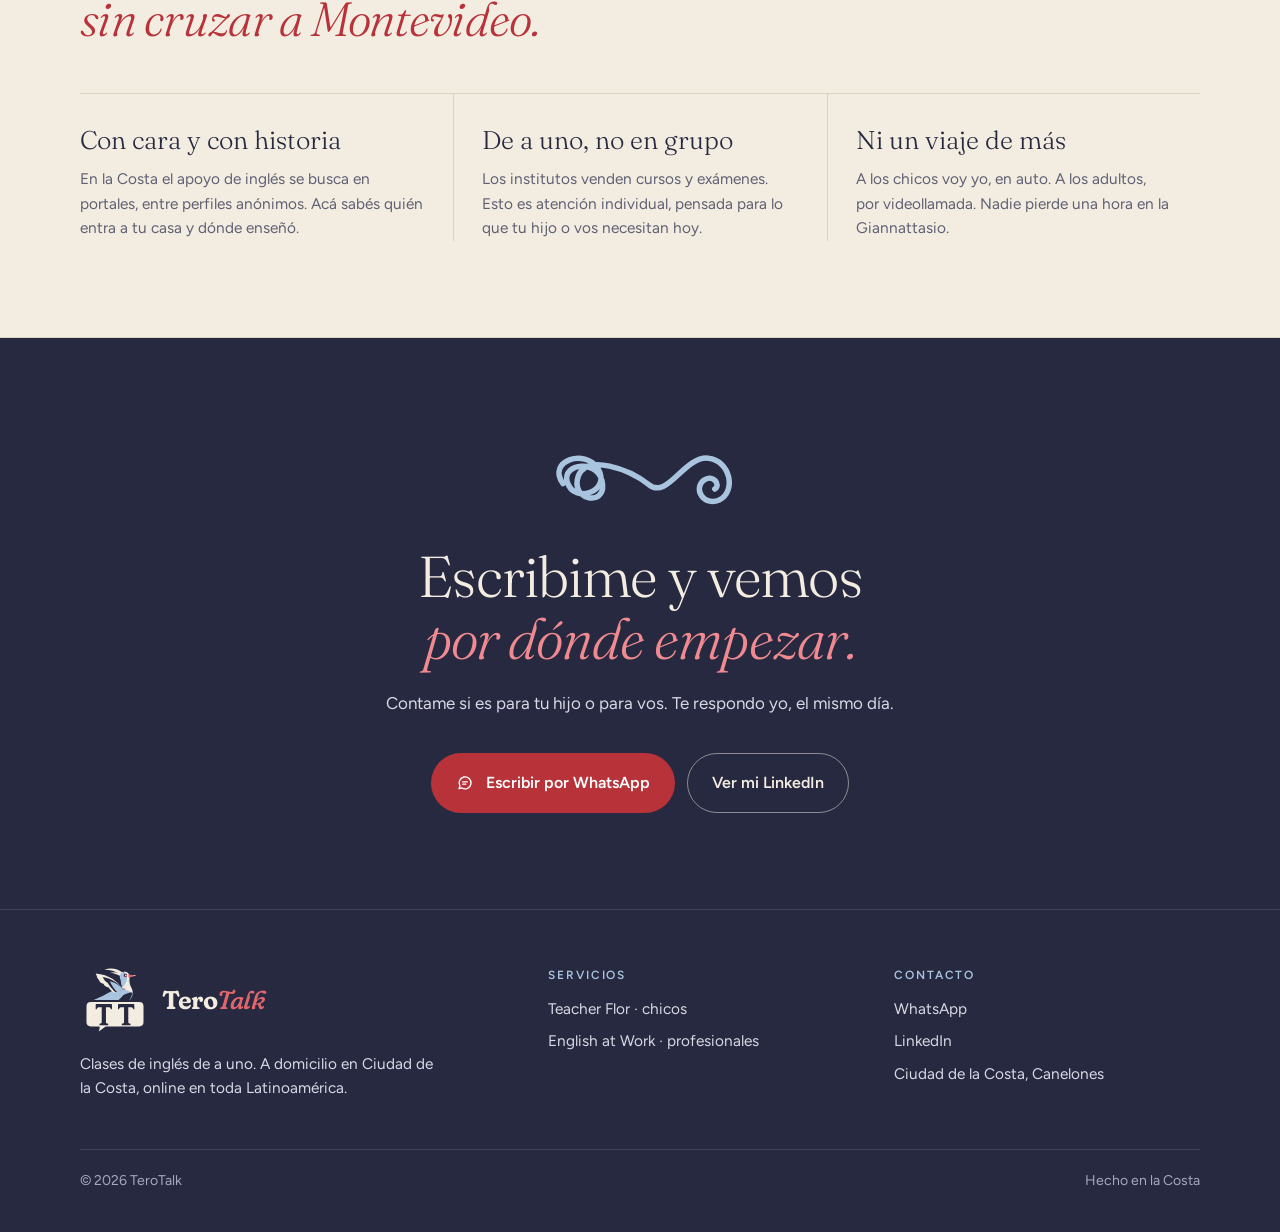
==== commit a69aaea6: "feat(home): picker drives strips, larger scenes, shorter head" ====
--- a/index.html
+++ b/index.html
@@ -92,7 +92,6 @@
 <section class="band band--soft paths" aria-labelledby="paths-title">
   <div class="paths__head">
     <div class="wrap">
-      <span class="eyebrow">Dos caminos</span>
       <div class="paths__ask">
         <h2 class="paths__title" id="paths-title">Busco inglés para</h2>
         <nav class="picker" aria-label="Para quién es el inglés">
@@ -101,7 +100,6 @@
           <a class="picker__option picker__option--work" href="professionals/"><span class="picker__face">mí</span></a>
         </nav>
       </div>
-      <p class="paths__text">Una sola profe, clases de a uno y sin moverte de donde estás.</p>
     </div>
   </div>
   <a class="path path--kids" href="kids/">
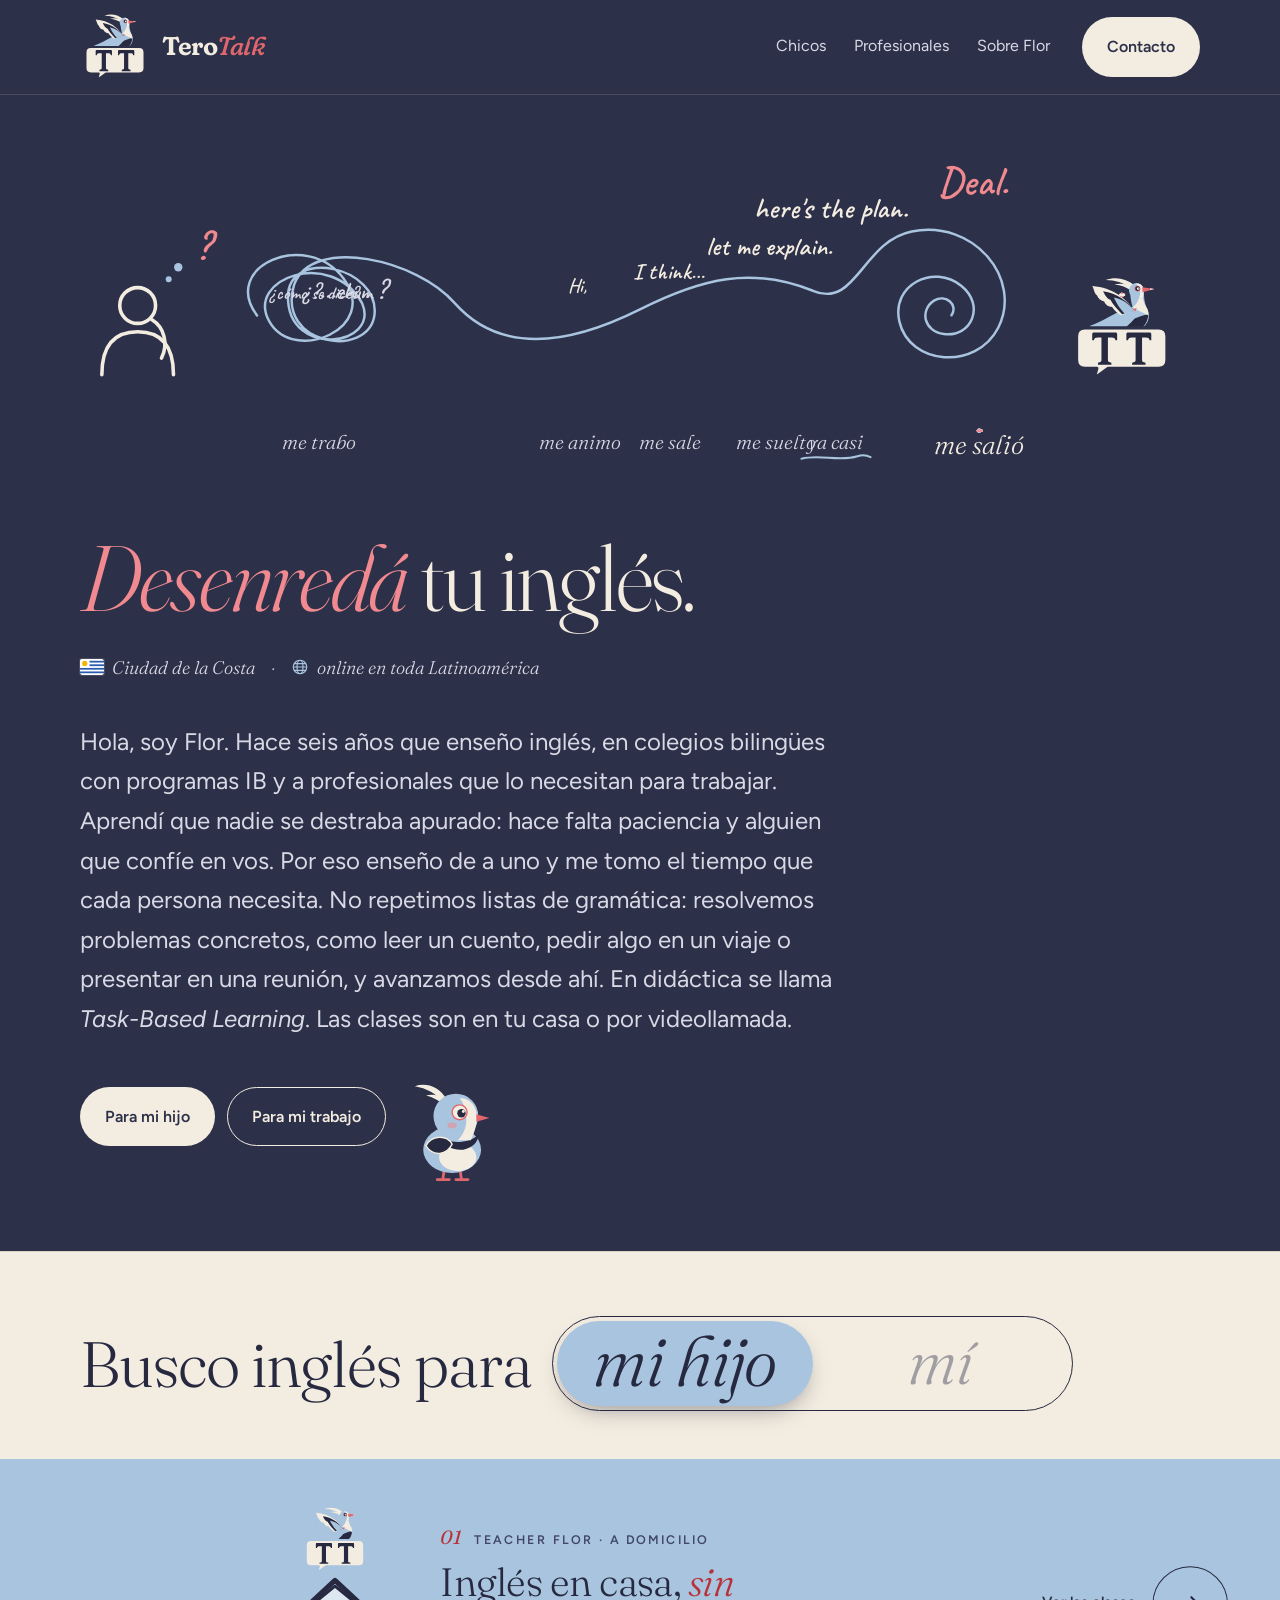
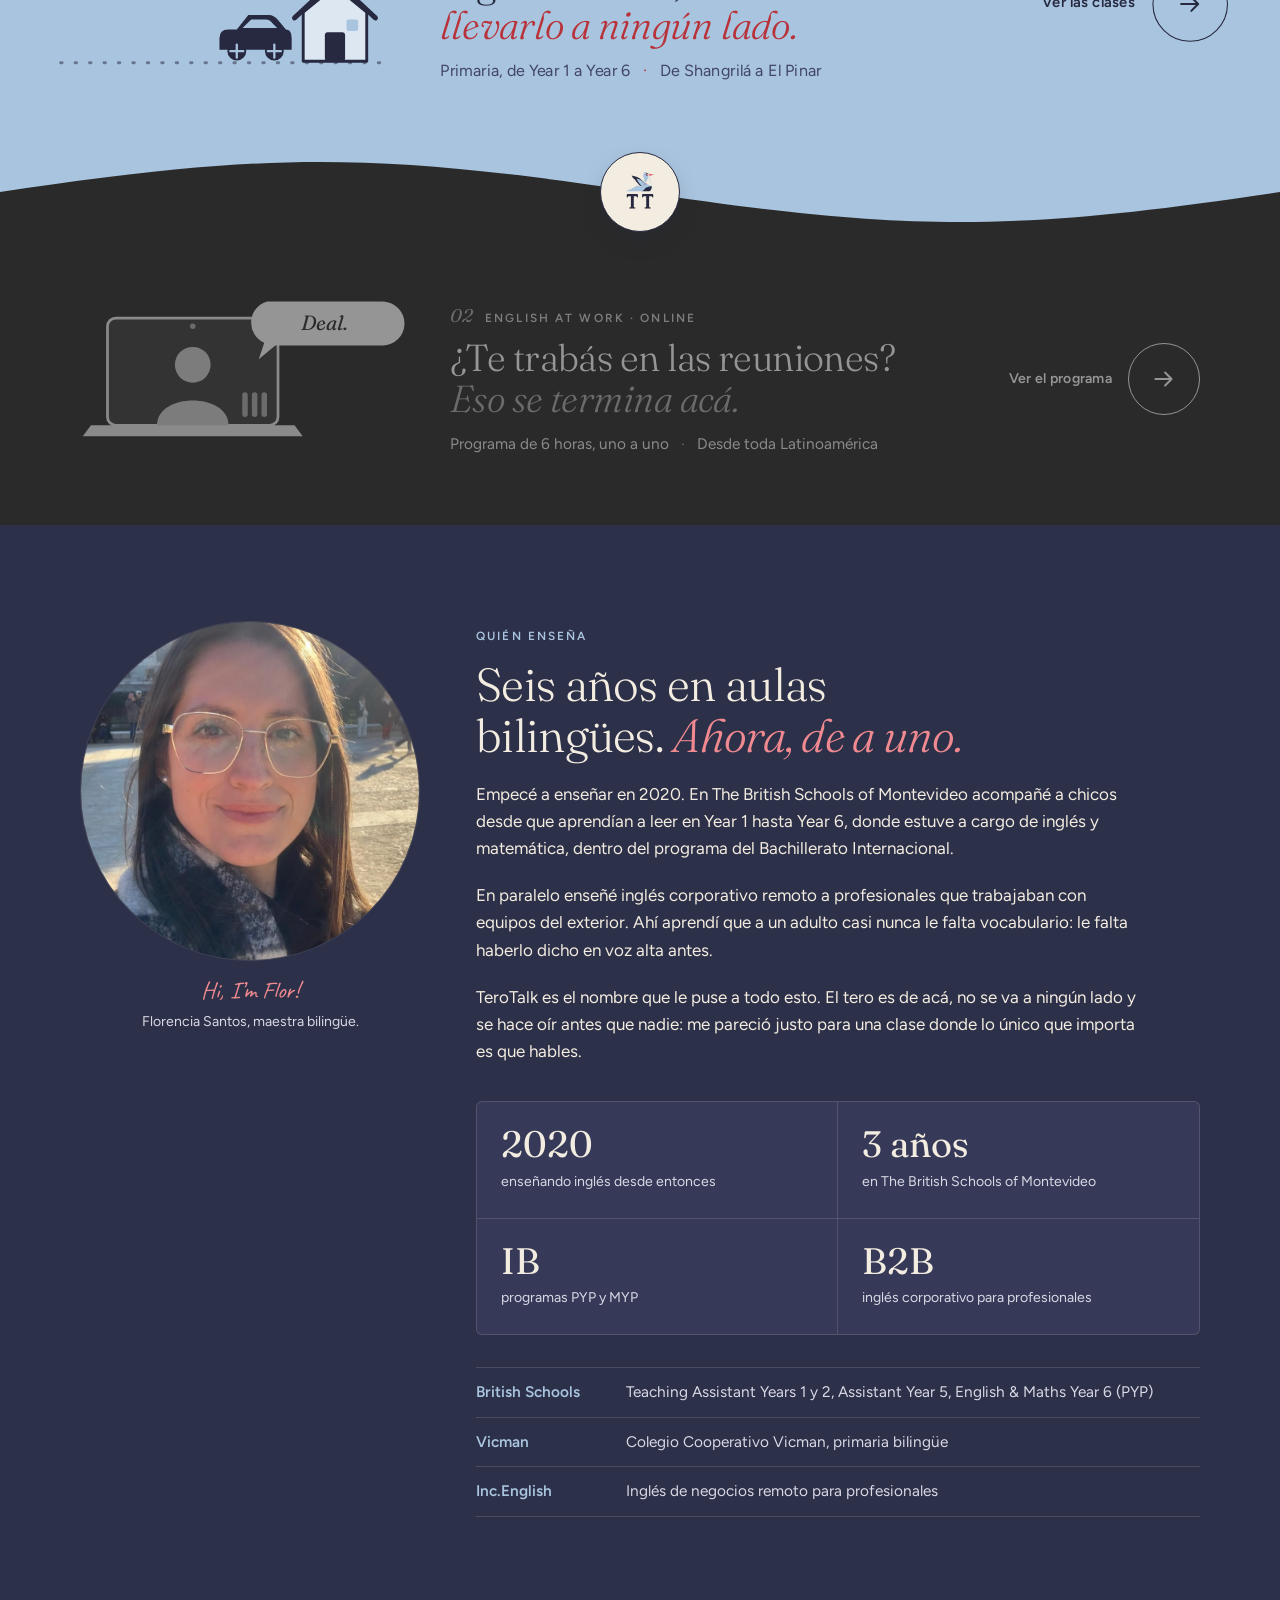
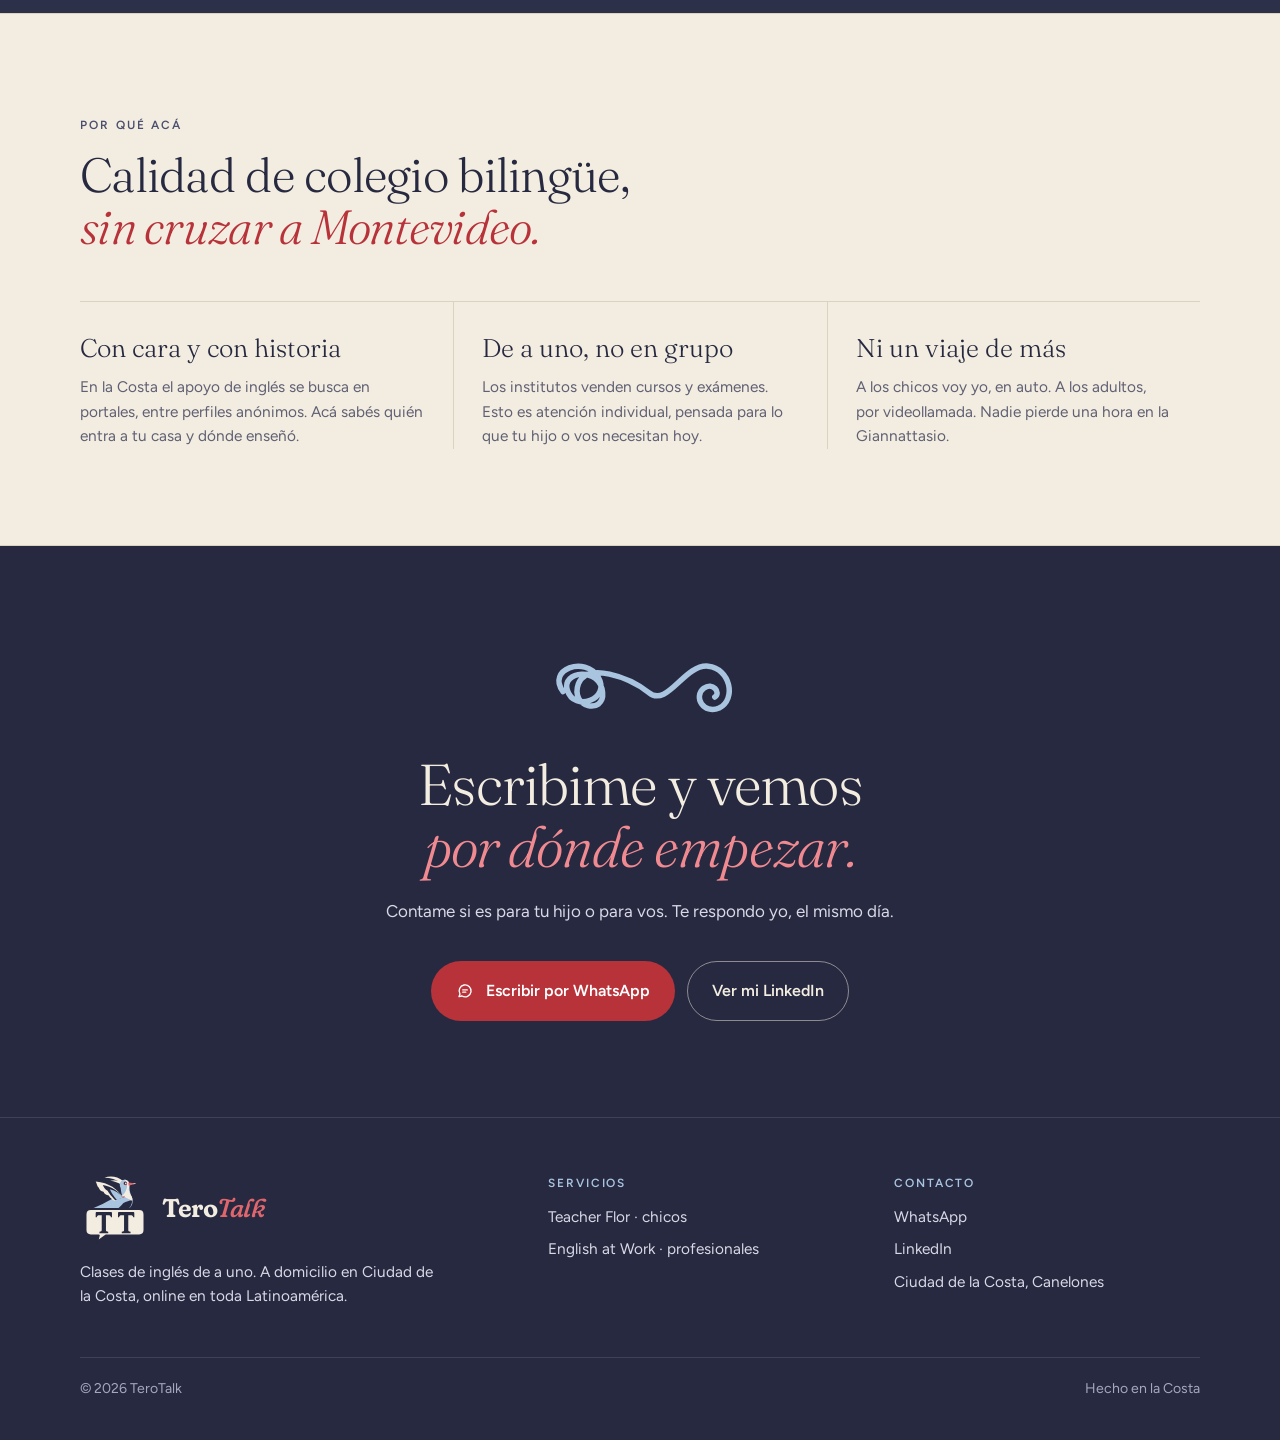
==== commit 0956bbe0: "feat(home): taller strips joined by a wave and logo medallion" ====
--- a/index.html
+++ b/index.html
@@ -127,6 +127,7 @@
       <span class="path__go"><span class="path__go-label">Ver las clases</span><span class="path__go-ring"><svg class="path__go-arrow" aria-hidden="true"><use href="#arrow"/></svg></span></span>
     </div>
   </a>
+  <div class="paths__seam" aria-hidden="true"><span class="paths__medal"><svg class="paths__medal-logo"><use href="#logo"/></svg></span></div>
   <a class="path path--work" href="professionals/">
     <div class="wrap path__inner">
       <svg class="path__art call" viewBox="0 0 240 120" aria-hidden="true">
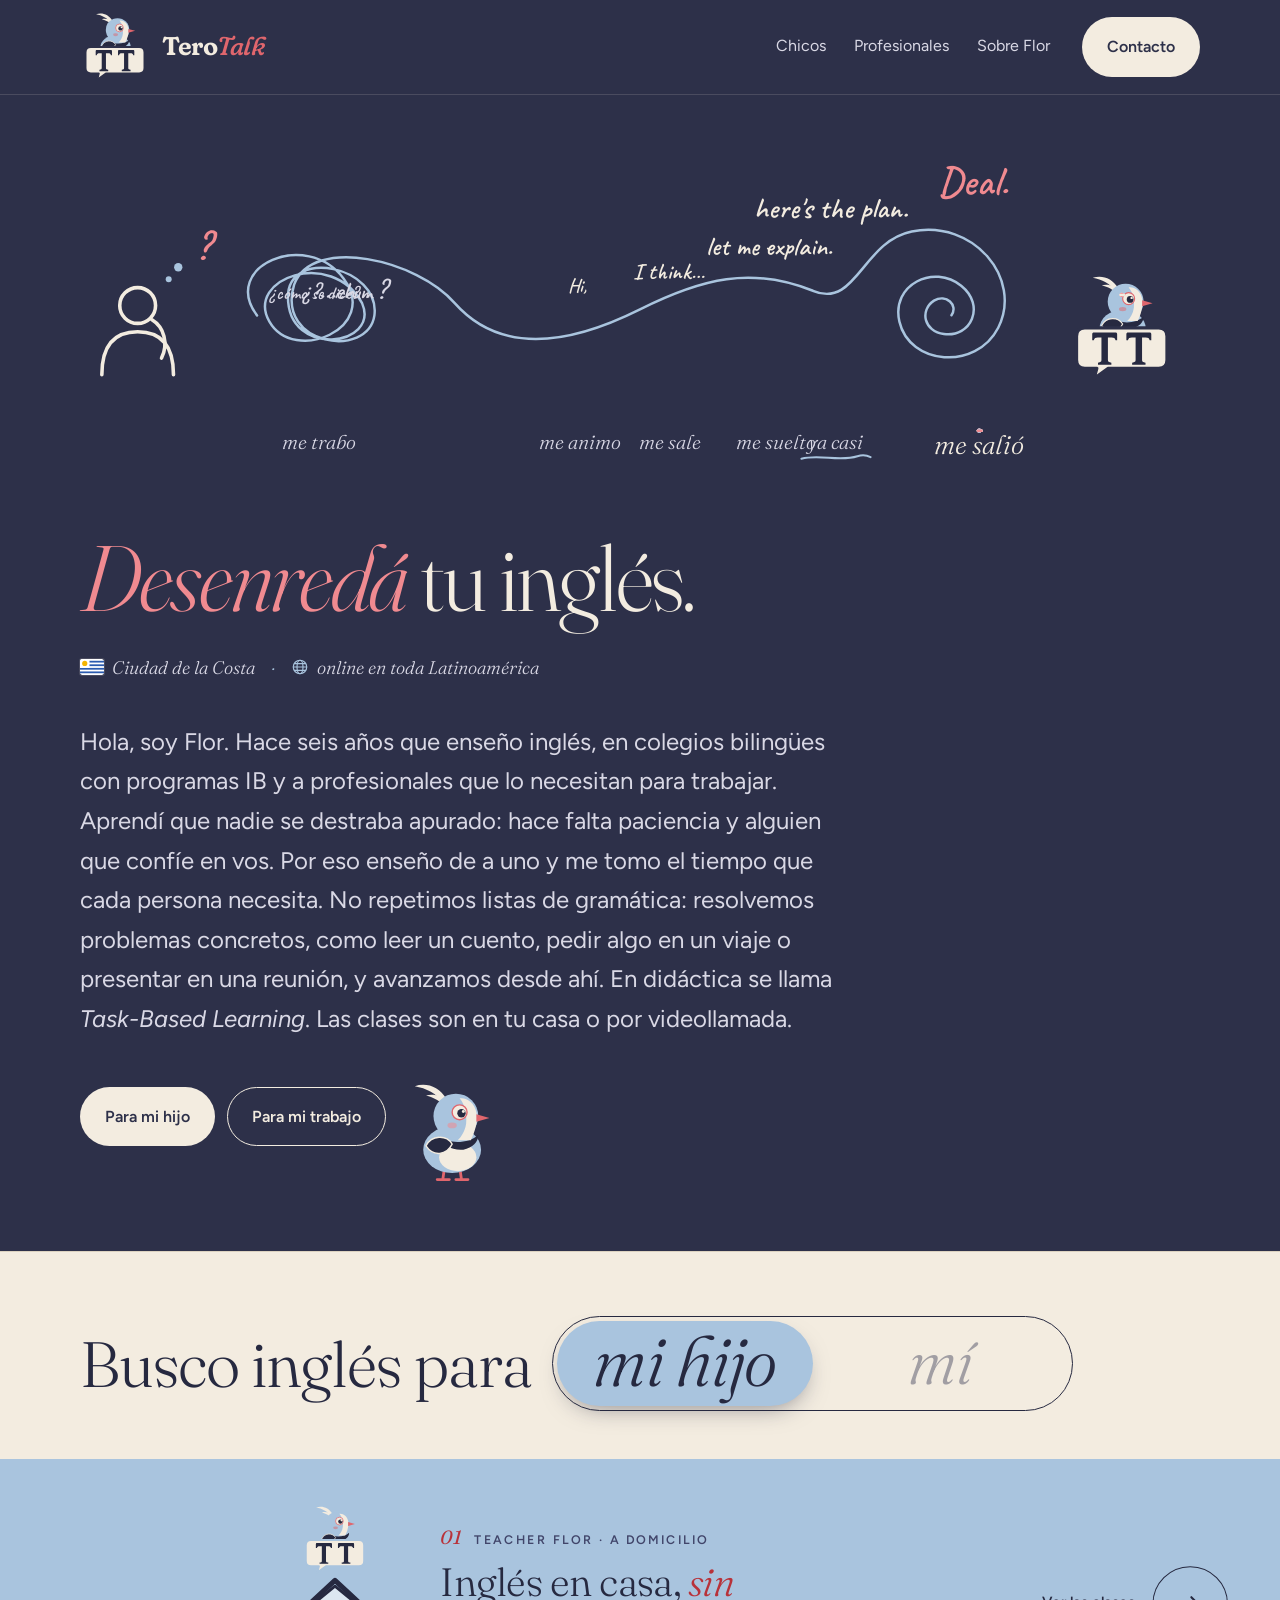
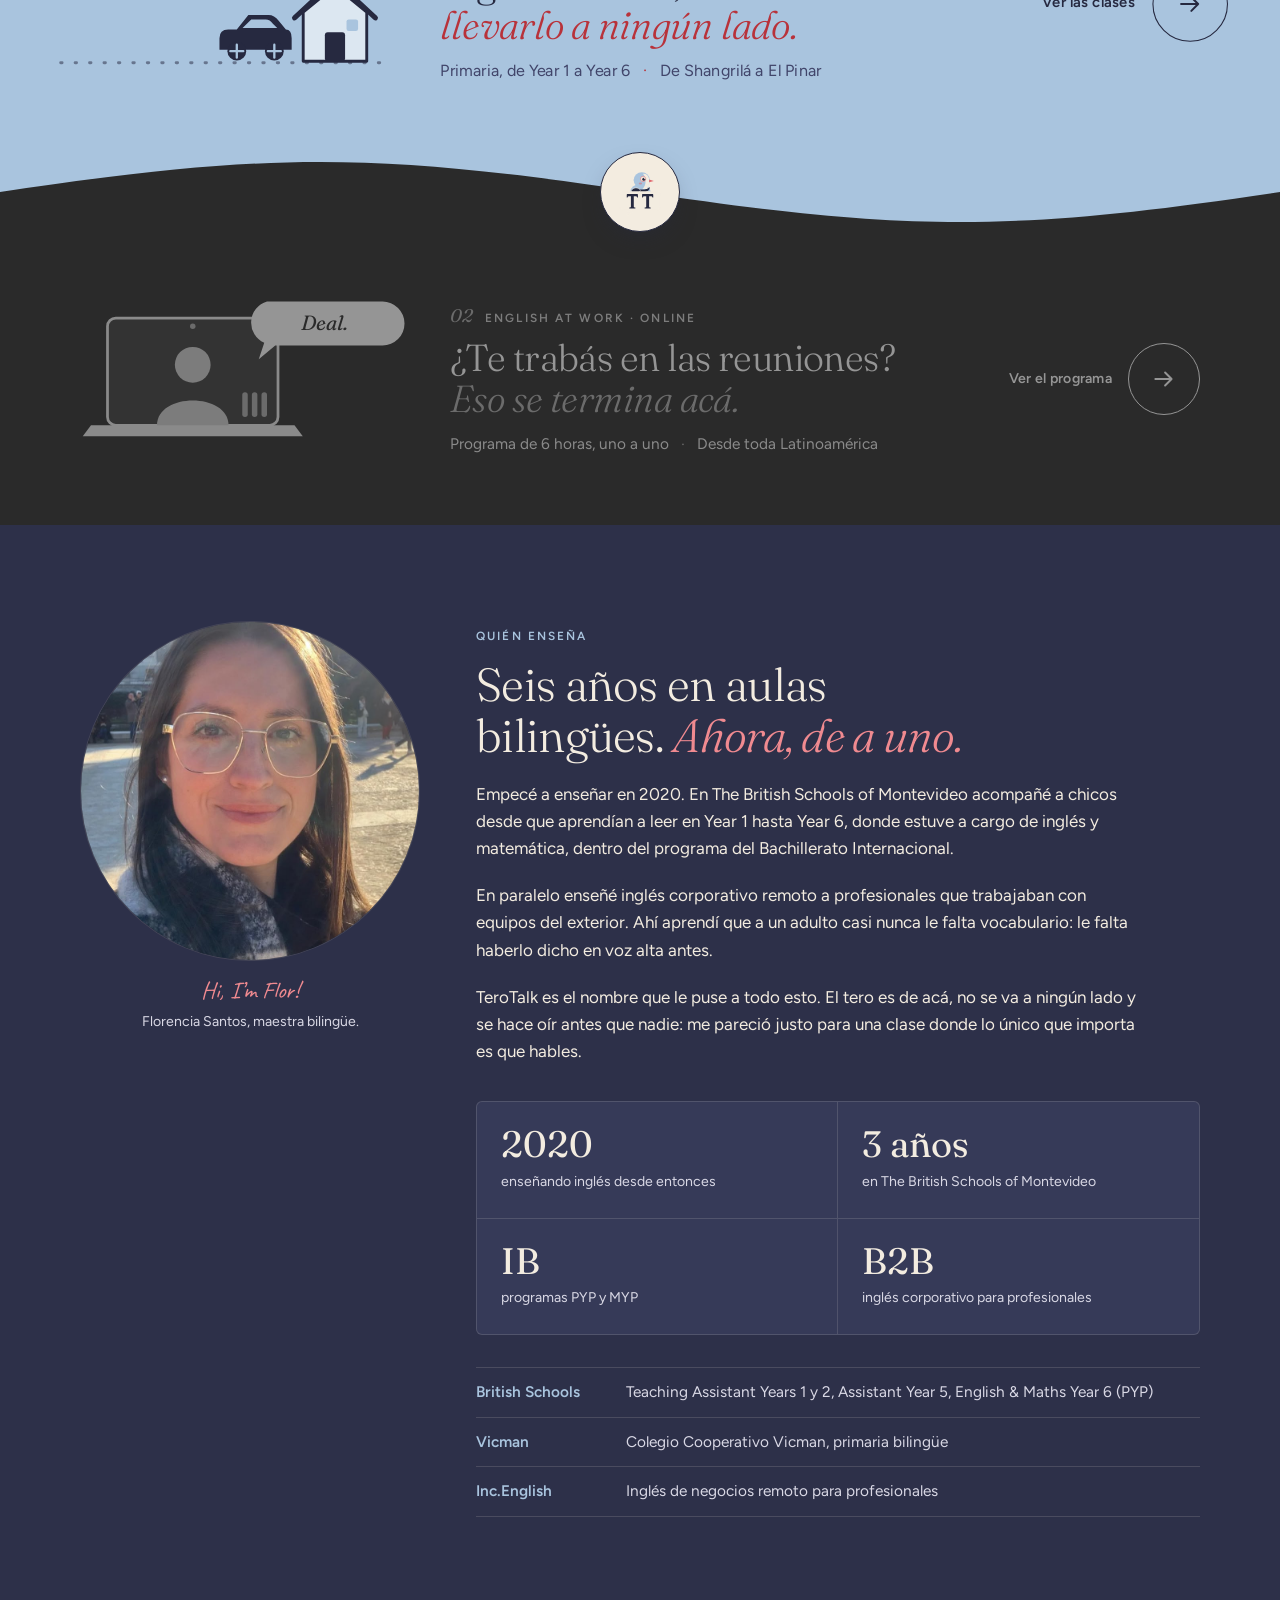
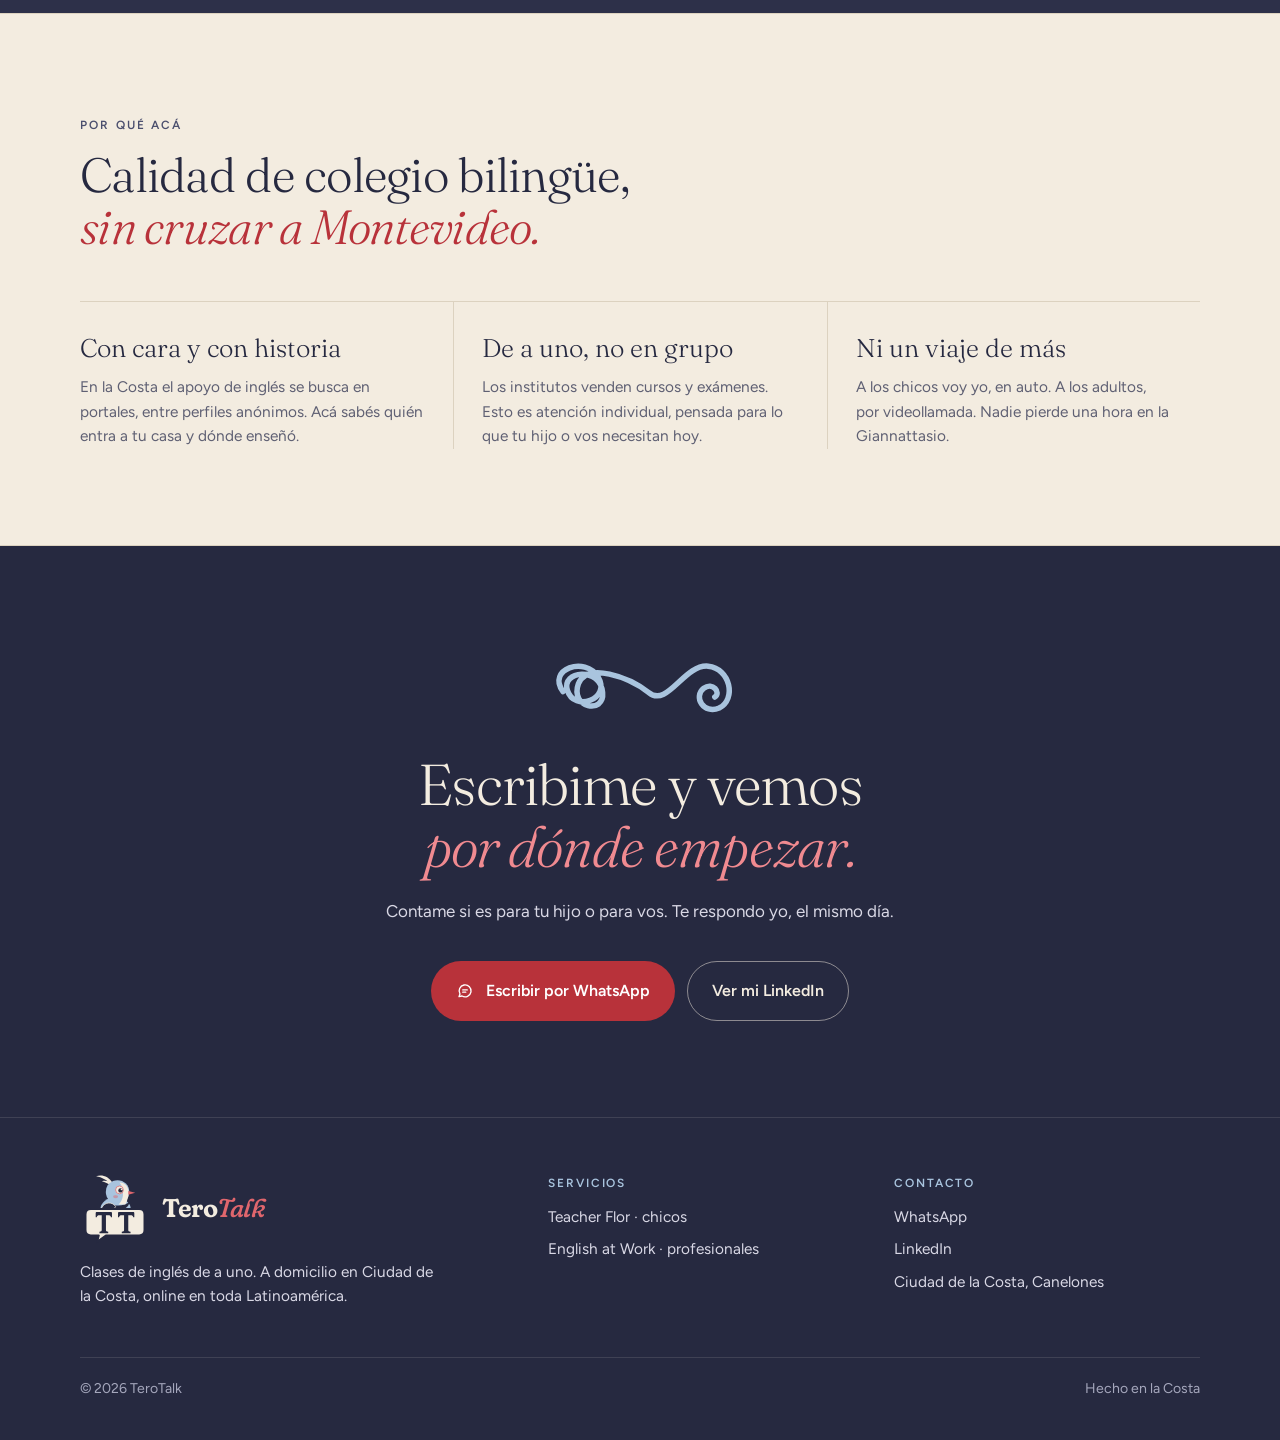
==== commit 5bf7776b: "feat(brand): mascot becomes the logo, brand source in design/" ====
--- a/index.html
+++ b/index.html
@@ -49,7 +49,7 @@
 <body>
 <svg class="icon-sprite" aria-hidden="true">
   <symbol id="knot" viewBox="0 0 200 80"><path d="M30 45 C15 25 50 12 62 32 C74 52 40 64 34 44 C28 26 64 22 66 46 C68 66 36 60 44 38 C52 18 90 32 108 46 C125 60 140 20 162 22 C182 24 188 52 172 60 C158 66 148 50 158 42 C166 36 174 46 168 50" fill="none" stroke="currentColor" stroke-width="5" stroke-linecap="round"/></symbol>
-  <symbol id="logo" viewBox="4 22 232 232"><g transform="translate(10 -2) rotate(-6 120 140)"><path class="logo__wing" d="M136 64 C136 52 144 46 152 46 C162 47 167 56 166 66 C165 78 164 88 168 100 C174 114 172 128 162 138 C150 150 128 154 106 150 C84 146 62 138 40 128 C60 124 82 114 102 106 C116 100 128 98 138 96 C136 86 136 76 136 64 Z"/><path class="logo__belly" d="M170 116 C168 130 160 142 146 148 C132 153 114 153 100 149 C116 142 130 132 140 122 C150 118 160 116 170 116 Z"/><path class="logo__ink" d="M153 80 C150 88 144 94 138 97 C146 102 156 110 170 118 C172 110 170 104 167 99 C164 92 163 86 162 80 Z"/><path class="logo__ink" d="M140 104 C126 76 100 50 56 42 C60 52 58 58 64 63 C66 71 70 75 78 78 C80 86 86 90 94 92 C98 100 104 107 112 112 Z"/><path class="logo__belly" d="M140 104 C128 82 108 64 78 56 C82 66 84 72 92 76 C96 86 102 94 114 110 Z"/><path class="logo__wing" d="M140 104 C130 88 118 78 100 72 C104 84 108 94 120 110 Z"/><path class="logo__beak" d="M139 102 L147 99 L143 107 Z"/><path class="logo__ink" d="M146 49 C130 33 108 27 86 32 C106 34 124 42 140 56 Z"/><path class="logo__ink" d="M143 54 C131 45 117 42 104 44 C118 47 130 53 139 61 Z"/><circle class="logo__wing" cx="150" cy="62" r="16"/><path class="logo__ink" d="M165 56 C163 50 157 46 151 47 C156 52 158 58 158 64 C158 70 156 76 153 80 L162 80 C164 74 166 64 165 56 Z"/><path class="logo__beak" d="M163 56 L189 62.5 L163 67 Z"/><path class="logo__ink" d="M180 60.3 L189 62.5 L180 64.1 Z"/><circle class="logo__beak" cx="153" cy="58" r="6.4"/><circle class="logo__belly" cx="153" cy="58" r="5"/><circle class="logo__ink" cx="154.4" cy="58" r="2.9"/><circle class="logo__belly" cx="155.3" cy="56.9" r="1"/></g><path class="logo__bubble" stroke-width="7" stroke-linejoin="round" d="M40 138 H200 C211 138 218 145 218 156 V208 C218 219 211 226 200 226 H90 L60 248 L66 226 H40 C29 226 22 219 22 208 V156 C22 145 29 138 40 138 Z"/><path class="logo__letters" transform="translate(56 148)" d="M0 4 C0 1 1 0 4 0 H50 C53 0 54 1 54 4 V17 H50.5 C49.5 12.5 47 11 42 11 H34 V60 C34 64 36 65 41.5 65.5 V70 H12.5 V65.5 C18 65 20 64 20 60 V11 H12 C7 11 4.5 12.5 3.5 17 H0 Z"/><path class="logo__letters" transform="translate(130 148)" d="M0 4 C0 1 1 0 4 0 H50 C53 0 54 1 54 4 V17 H50.5 C49.5 12.5 47 11 42 11 H34 V60 C34 64 36 65 41.5 65.5 V70 H12.5 V65.5 C18 65 20 64 20 60 V11 H12 C7 11 4.5 12.5 3.5 17 H0 Z"/></symbol>
+  <symbol id="logo" viewBox="4 22 232 232"><g transform="translate(28 10) scale(1.62)"><ellipse class="logo__wing" cx="58" cy="80" rx="31" ry="25"/><ellipse class="logo__ink" cx="64" cy="88" rx="20" ry="15"/><path class="logo__belly" d="M44 66 C54 74 76 74 86 64 C86 72 80 78 70 80 C58 81 48 76 44 66 Z"/><path class="logo__arm" d="M30 76 C36 64 52 64 58 74 C52 86 38 88 30 76 Z"/><path class="logo__ink" d="M52 26 C44 12 30 8 18 12 C30 14 42 20 48 30 Z"/><path class="logo__ink" d="M54 30 C48 22 38 20 30 22 C38 24 46 28 50 34 Z"/><circle class="logo__wing" cx="62" cy="44" r="24"/><path class="logo__ink" d="M84 40 C82 30 74 24 66 25 C72 32 74 42 73 52 C72 60 68 66 64 70 L78 70 C82 62 86 50 84 40 Z"/><path class="logo__beak" d="M84 42 L98 46 L84 50 Z"/><ellipse class="logo__cheek" cx="58" cy="54" rx="5" ry="3"/><circle class="logo__eye" cx="66" cy="40" r="8"/><circle class="logo__belly" cx="68" cy="41" r="4.5"/><circle class="logo__ink" cx="70" cy="39" r="1.6"/></g><path class="logo__bubble" stroke-width="7" stroke-linejoin="round" d="M40 138 H200 C211 138 218 145 218 156 V208 C218 219 211 226 200 226 H90 L60 248 L66 226 H40 C29 226 22 219 22 208 V156 C22 145 29 138 40 138 Z"/><path class="logo__letters" transform="translate(56 148)" d="M0 4 C0 1 1 0 4 0 H50 C53 0 54 1 54 4 V17 H50.5 C49.5 12.5 47 11 42 11 H34 V60 C34 64 36 65 41.5 65.5 V70 H12.5 V65.5 C18 65 20 64 20 60 V11 H12 C7 11 4.5 12.5 3.5 17 H0 Z"/><path class="logo__letters" transform="translate(130 148)" d="M0 4 C0 1 1 0 4 0 H50 C53 0 54 1 54 4 V17 H50.5 C49.5 12.5 47 11 42 11 H34 V60 C34 64 36 65 41.5 65.5 V70 H12.5 V65.5 C18 65 20 64 20 60 V11 H12 C7 11 4.5 12.5 3.5 17 H0 Z"/></symbol>
   <symbol id="flag-uy" viewBox="0 0 24 16"><rect class="flag-uy__field" width="24" height="16" rx="2"/><rect class="flag-uy__stripe" y="1.78" width="24" height="1.78"/><rect class="flag-uy__stripe" y="5.33" width="24" height="1.78"/><rect class="flag-uy__stripe" y="8.89" width="24" height="1.78"/><rect class="flag-uy__stripe" y="12.44" width="24" height="1.78"/><rect class="flag-uy__field" width="9.5" height="8.89"/><circle class="flag-uy__sun" cx="4.75" cy="4.4" r="2.6"/></symbol>
   <symbol id="globe" viewBox="0 0 24 24"><g fill="none" stroke="currentColor" stroke-width="1.6"><circle cx="12" cy="12" r="9"/><ellipse cx="12" cy="12" rx="4" ry="9"/><path d="M3 12h18M4.5 7.5h15M4.5 16.5h15"/></g></symbol>
   <symbol id="arrow" viewBox="0 0 24 24"><path d="M4 12h15m-6-6 6 6-6 6" fill="none" stroke="currentColor" stroke-width="1.8" stroke-linecap="round" stroke-linejoin="round"/></symbol>
